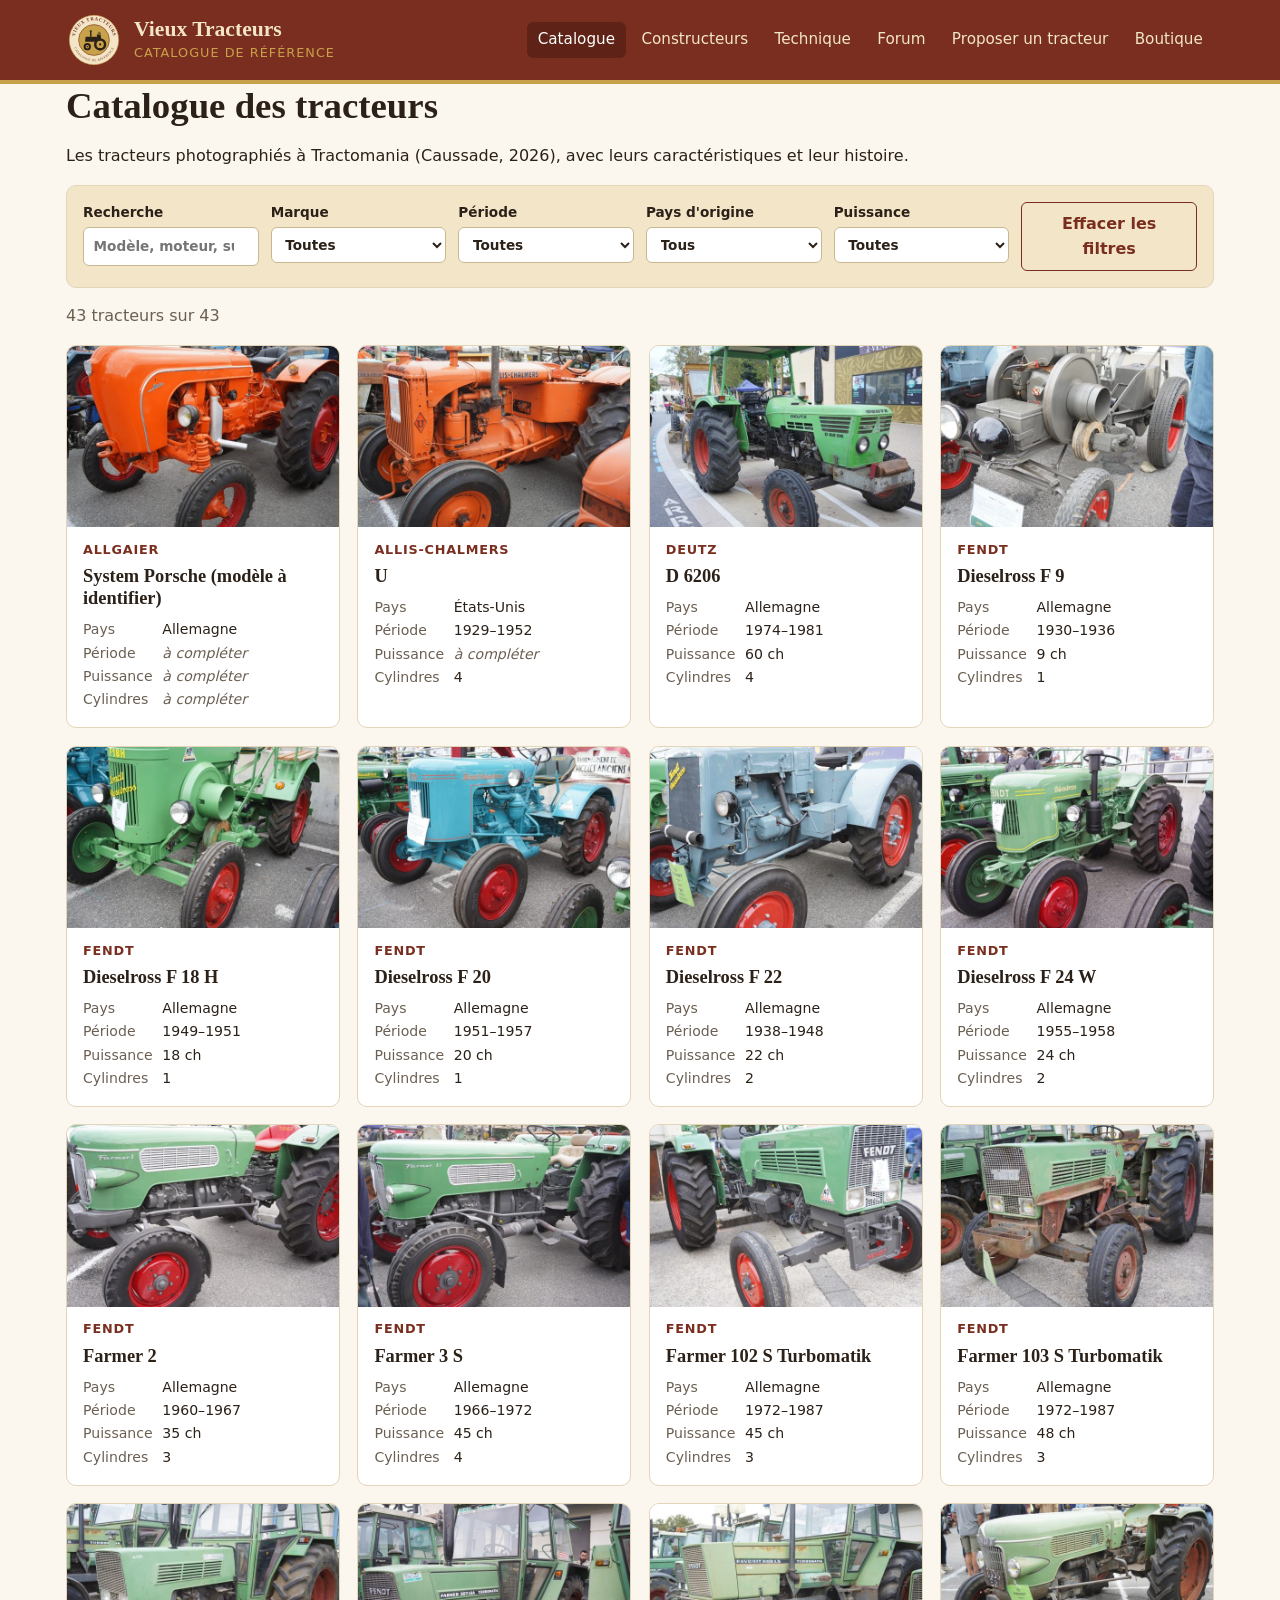
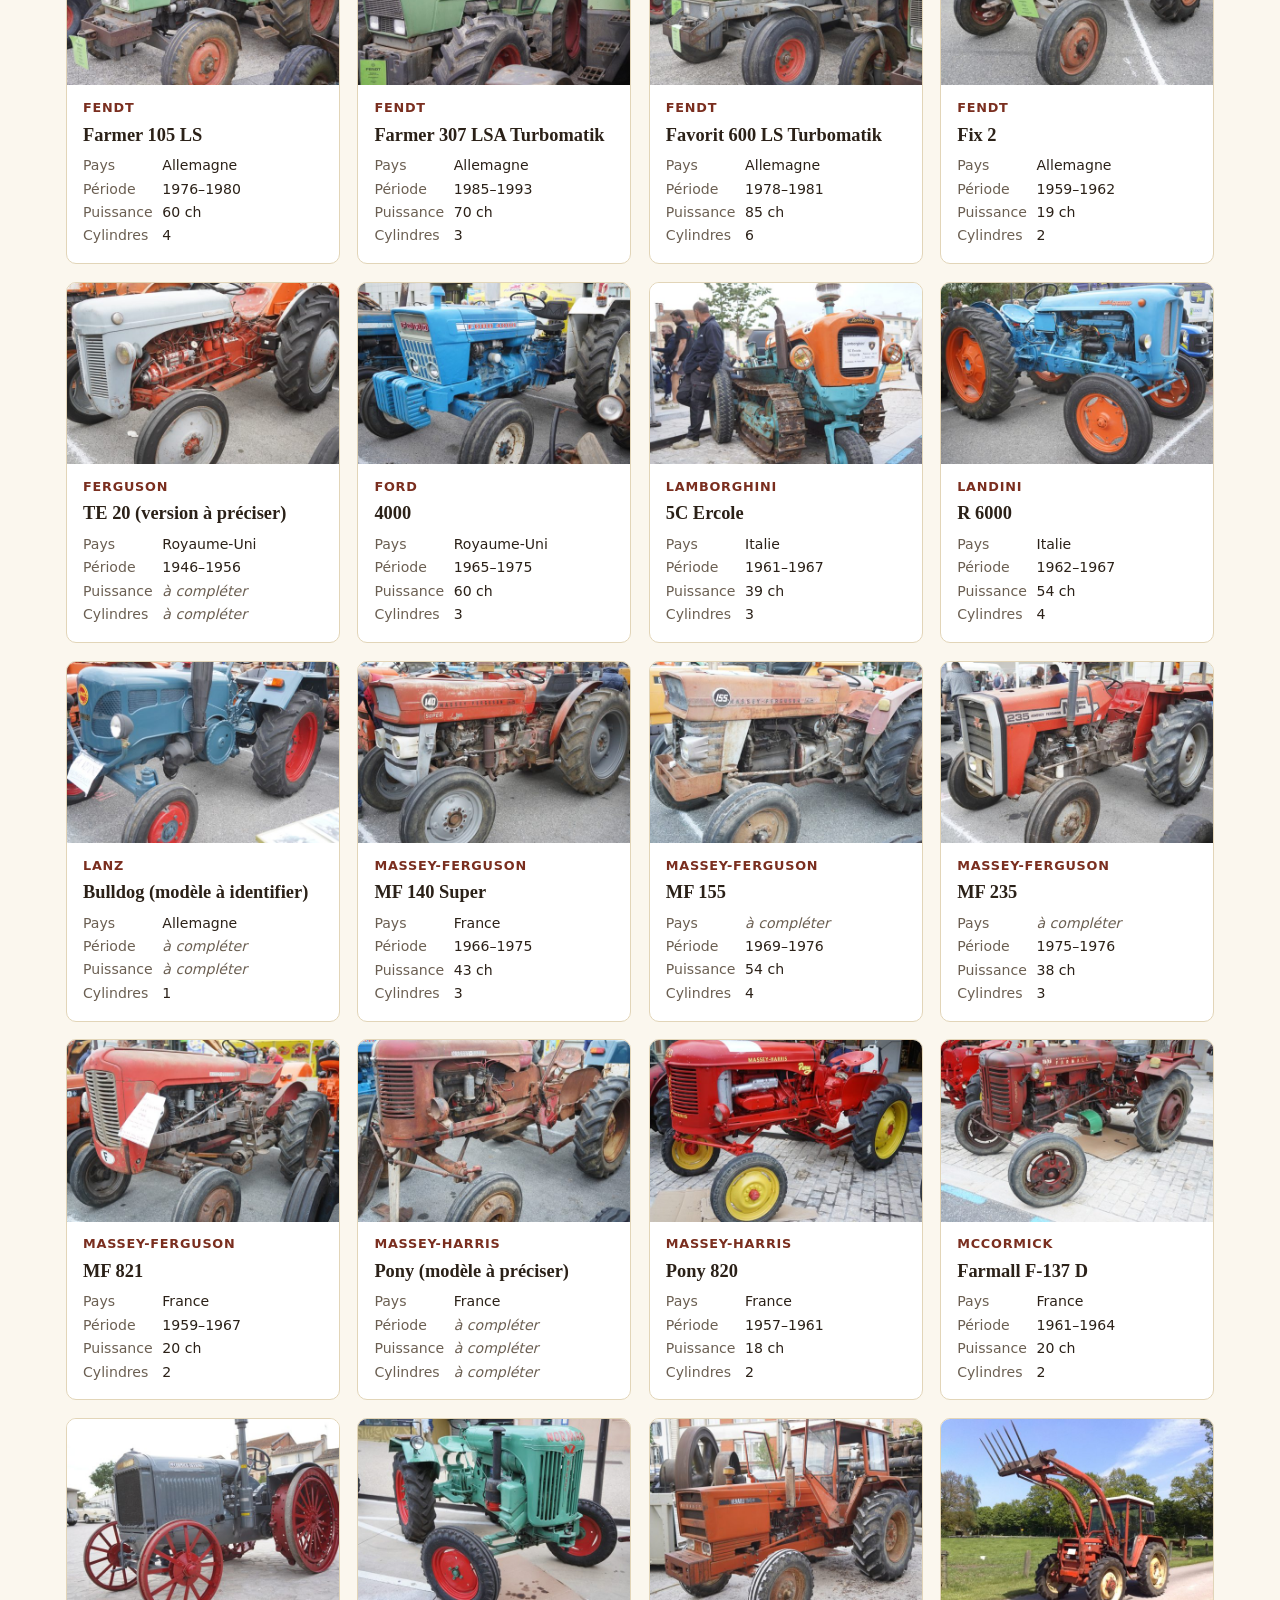
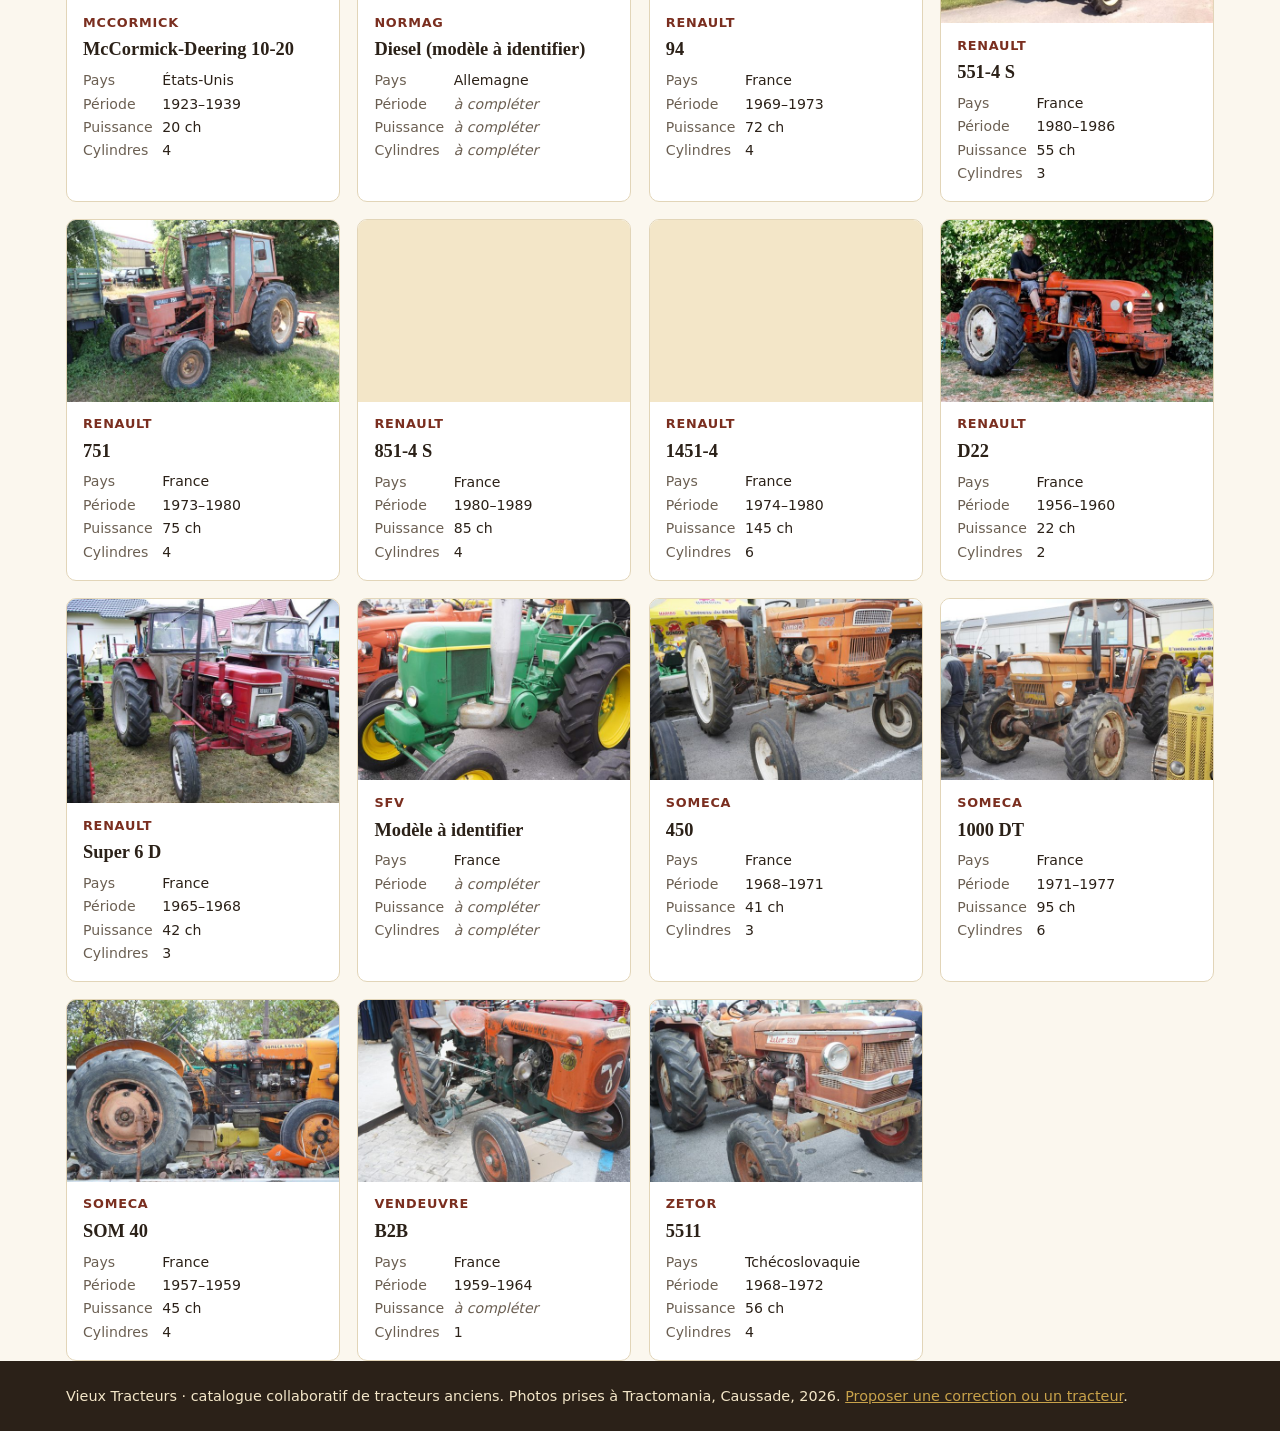
==== index.html @ 47f9be94 "Ajouter six fiches Renault détaillées (D22, Super 6 D, 551-4 S, 751, 851-4 S, 1451-4) Fiche techniqu" ====
<!doctype html>
<html lang="fr">
<head>
<meta charset="utf-8">
<meta name="viewport" content="width=device-width, initial-scale=1">
<title>Vieux Tracteurs · Catalogue de référence</title>
<meta name="description" content="Catalogue de référence des tracteurs anciens : fiches, photos, caractéristiques et histoire des constructeurs.">
<link rel="icon" href="assets/img/logo.svg" type="image/svg+xml">
<link rel="stylesheet" href="assets/css/style.css?v=5">
</head>
<body>
<header id="entete"></header>
<main class="conteneur">
<h1>Catalogue des tracteurs</h1>
<p>Les tracteurs photographiés à Tractomania (Caussade, 2026), avec leurs caractéristiques et leur histoire.</p>
<form class="filtres" onsubmit="return false" role="search">
  <label>Recherche<input id="f-q" type="search" placeholder="Modèle, moteur, surnom…"></label>
  <label>Marque<select id="f-marque"><option value="">Toutes</option></select></label>
  <label>Période<select id="f-decennie"><option value="">Toutes</option></select></label>
  <label>Pays d'origine<select id="f-pays"><option value="">Tous</option></select></label>
  <label>Puissance<select id="f-puissance"><option value="">Toutes</option></select></label>
  <div class="actions"><button type="button" class="bouton secondaire" id="f-effacer">Effacer les filtres</button></div>
</form>
<p class="compteur" id="compteur" aria-live="polite"></p>
<div class="grille" id="grille"></div>
</main>
<footer id="pied"></footer>
<script src="assets/js/config.js?v=5"></script>
<script src="data/constructeurs.js?v=5"></script>
<script src="data/tracteurs.js?v=5"></script>
<script src="assets/js/commun.js?v=5"></script>
<script src="assets/js/catalogue.js?v=5"></script>
</body>
</html>
---- assets/css/style.css ----
:root {
  --rouille: #7a2e1f;
  --rouille-fonce: #5e2216;
  --paille: #f3e6c8;
  --or: #c8a24a;
  --encre: #2b2118;
  --fond: #fbf7ee;
  --gris: #6b5f52;
  --bord: #e2d5b8;
  --rayon: 10px;
}

* { box-sizing: border-box; }

html { -webkit-text-size-adjust: 100%; }

body {
  margin: 0;
  background: var(--fond);
  color: var(--encre);
  font-family: system-ui, -apple-system, "Segoe UI", Roboto, sans-serif;
  line-height: 1.55;
  overflow-x: hidden;
}

h1, h2, h3, .marque-titre { font-family: Georgia, "Times New Roman", serif; line-height: 1.2; }
h1 { font-size: clamp(1.6rem, 4vw, 2.3rem); margin: 0 0 .5rem; }
h2 { font-size: 1.4rem; margin: 2rem 0 .75rem; color: var(--rouille); }
h3 { font-size: 1.1rem; margin: 1.25rem 0 .5rem; }

a { color: var(--rouille); }
a:hover { color: var(--rouille-fonce); }
img { max-width: 100%; height: auto; display: block; }

.conteneur { max-width: 1180px; margin: 0 auto; padding: 0 16px; }

/* En-tête */
.entete { background: var(--rouille); color: var(--paille); border-bottom: 4px solid var(--or); }
.entete .conteneur { display: flex; align-items: center; justify-content: space-between; gap: 1rem; flex-wrap: wrap; padding-top: .75rem; padding-bottom: .75rem; }
.logo { display: flex; align-items: center; gap: .75rem; color: var(--paille); text-decoration: none; }
.logo:hover { color: #fff; }
.logo img { width: 56px; height: 56px; }
.logo .marque-titre { font-size: 1.35rem; font-weight: bold; display: block; }
.logo small { display: block; font-size: .8rem; letter-spacing: .08em; text-transform: uppercase; color: var(--or); }
.nav { display: flex; flex-wrap: wrap; gap: .25rem; }
.nav a { color: var(--paille); text-decoration: none; padding: .4rem .7rem; border-radius: 6px; font-size: .95rem; }
.nav a:hover, .nav a[aria-current="page"] { background: var(--rouille-fonce); color: #fff; }

main { padding: 1.5rem 0 3rem; min-height: 60vh; }

/* Pied */
.pied { background: var(--encre); color: var(--paille); padding: 1.5rem 0; font-size: .9rem; }
.pied a { color: var(--or); }

/* Filtres */
.filtres { background: var(--paille); border: 1px solid var(--bord); border-radius: var(--rayon); padding: 1rem; display: grid; grid-template-columns: repeat(auto-fit, minmax(170px, 1fr)); gap: .75rem; margin-bottom: 1rem; }
.filtres label { display: flex; flex-direction: column; font-size: .85rem; font-weight: 600; gap: .25rem; min-width: 0; }
input, select, textarea { font: inherit; padding: .5rem .6rem; border: 1px solid #c9b791; border-radius: 6px; background: #fff; color: var(--encre); width: 100%; min-width: 0; }
input:focus, select:focus, textarea:focus { outline: 2px solid var(--or); outline-offset: 1px; }
.bouton { display: inline-block; font: inherit; font-weight: 600; background: var(--rouille); color: var(--paille); border: 0; border-radius: 6px; padding: .55rem 1rem; cursor: pointer; text-decoration: none; }
.bouton:hover { background: var(--rouille-fonce); color: #fff; }
.bouton.secondaire { background: transparent; color: var(--rouille); border: 1px solid var(--rouille); }
.bouton.secondaire:hover { background: var(--rouille); color: var(--paille); }
.filtres .actions { display: flex; align-items: flex-end; }

.compteur { color: var(--gris); margin: 0 0 1rem; }

/* Cartes */
.grille { display: grid; grid-template-columns: repeat(auto-fill, minmax(250px, 1fr)); gap: 1.1rem; }
.carte { background: #fff; border: 1px solid var(--bord); border-radius: var(--rayon); overflow: hidden; display: flex; flex-direction: column; text-decoration: none; color: inherit; transition: transform .15s, box-shadow .15s; }
.carte:hover { transform: translateY(-2px); box-shadow: 0 6px 18px rgba(43, 33, 24, .12); color: inherit; }
.carte .vignette { aspect-ratio: 3 / 2; background: var(--paille); position: relative; }
.carte .vignette img { width: 100%; height: 100%; object-fit: cover; }
.carte .corps { padding: .8rem 1rem 1rem; display: flex; flex-direction: column; gap: .35rem; }
.carte .marque { font-size: .8rem; text-transform: uppercase; letter-spacing: .06em; color: var(--rouille); font-weight: 700; }
.carte h3 { margin: 0; font-size: 1.15rem; font-family: Georgia, serif; }
.carte dl { display: grid; grid-template-columns: auto 1fr; gap: .1rem .6rem; margin: .25rem 0 0; font-size: .88rem; }
.carte dt { color: var(--gris); }
.carte dd { margin: 0; }
.badge { display: inline-block; background: var(--or); color: var(--encre); font-size: .75rem; font-weight: 700; padding: .15rem .5rem; border-radius: 999px; }
.carte .badge { position: absolute; top: .5rem; left: .5rem; }

.vide { text-align: center; padding: 2rem; background: var(--paille); border-radius: var(--rayon); }

/* Fiche */
.fil { font-size: .9rem; margin-bottom: 1rem; }
.fiche-entete { display: flex; flex-wrap: wrap; align-items: baseline; gap: .5rem 1rem; }
.surnom { font-style: italic; color: var(--gris); }
.encart { background: #fff4d6; border: 1px solid var(--or); border-left: 6px solid var(--or); border-radius: var(--rayon); padding: .8rem 1rem; margin: 1rem 0; }
.galerie .principale { border-radius: var(--rayon); overflow: hidden; background: var(--paille); }
.galerie .principale img { width: 100%; max-height: 560px; object-fit: contain; background: #e9dfc8; }
.galerie .miniatures { display: flex; gap: .5rem; flex-wrap: wrap; margin-top: .5rem; }
.galerie .miniatures button { padding: 0; border: 2px solid transparent; border-radius: 6px; overflow: hidden; cursor: pointer; background: none; width: 96px; }
.galerie .miniatures button[aria-current="true"] { border-color: var(--rouille); }
.galerie .miniatures img { width: 96px; height: 64px; object-fit: cover; }
.fiche-grille { display: grid; grid-template-columns: minmax(0, 3fr) minmax(0, 2fr); gap: 2rem; margin-top: 1.5rem; }
.caracs { width: 100%; border-collapse: collapse; background: #fff; border: 1px solid var(--bord); border-radius: var(--rayon); overflow: hidden; }
.caracs th, .caracs td { text-align: left; padding: .5rem .75rem; border-bottom: 1px solid var(--bord); vertical-align: top; }
.caracs th { width: 42%; background: var(--paille); font-weight: 600; }
.caracs tr:last-child th, .caracs tr:last-child td { border-bottom: 0; }
.a-completer { color: var(--gris); font-style: italic; }
.qualites-defauts { display: grid; grid-template-columns: 1fr 1fr; gap: 1rem; }
.qualites-defauts ul { padding-left: 1.2rem; margin: .25rem 0; }

/* Constructeurs */
.constructeur { background: #fff; border: 1px solid var(--bord); border-radius: var(--rayon); padding: 1rem 1.25rem; margin-bottom: 1rem; scroll-margin-top: 1rem; }
.constructeur h2 { margin-top: 0; }
.meta { color: var(--gris); font-size: .9rem; margin: -.4rem 0 .6rem; }
.liens-modeles { display: flex; flex-wrap: wrap; gap: .4rem; padding: 0; list-style: none; }
.liens-modeles a { display: inline-block; background: var(--paille); padding: .2rem .6rem; border-radius: 999px; text-decoration: none; font-size: .9rem; }
.sommaire { display: flex; flex-wrap: wrap; gap: .4rem; margin-bottom: 1.5rem; }
.sommaire a { font-size: .9rem; }

/* Formulaire */
.formulaire { display: grid; grid-template-columns: 1fr 1fr; gap: 1rem; background: #fff; border: 1px solid var(--bord); border-radius: var(--rayon); padding: 1.25rem; }
.formulaire label { display: flex; flex-direction: column; gap: .3rem; font-weight: 600; font-size: .92rem; min-width: 0; }
.formulaire .large { grid-column: 1 / -1; }
.aide { color: var(--gris); font-size: .9rem; }

.commentaires { margin-top: 2.5rem; }
.boutique { text-align: center; padding: 3rem 1rem; background: var(--paille); border-radius: var(--rayon); }
.boutique img { width: 140px; margin: 0 auto 1rem; }

@media (max-width: 760px) {
  .fiche-grille, .qualites-defauts, .formulaire { grid-template-columns: 1fr; }
  .entete .conteneur { justify-content: center; }
  .nav { justify-content: center; }
  .logo img { width: 48px; height: 48px; }
}

.sources ul { padding-left: 1.2rem; font-size: .9rem; }
.sources li { overflow-wrap: anywhere; margin-bottom: .2rem; }

.saviez { background: var(--paille); border-left: 6px solid var(--rouille); border-radius: var(--rayon); padding: .9rem 1.1rem; margin: 1rem 0 0; }
.saviez h3 { margin: 0 0 .4rem; color: var(--rouille); font-family: Georgia, serif; }
.saviez p { margin: .4rem 0 0; }

/* Pages techniques */
.technique { max-width: 820px; }
.technique h2 { scroll-margin-top: 1rem; }
.technique .chapo { font-size: 1.08rem; }
.sous-nav { display: flex; flex-wrap: wrap; gap: .5rem; margin: 1rem 0 1.5rem; }
.sous-nav a { background: var(--paille); border: 1px solid var(--bord); border-radius: 999px; padding: .3rem .8rem; text-decoration: none; font-size: .92rem; }
.sous-nav a[aria-current="page"] { background: var(--rouille); color: var(--paille); border-color: var(--rouille); }
.schema { margin: 1.25rem 0; background: #fff; border: 1px solid var(--bord); border-radius: var(--rayon); padding: .75rem; }
.schema svg { width: 100%; height: auto; display: block; }
.schema figcaption { font-size: .9rem; color: var(--gris); margin-top: .5rem; }
.schema text { font-family: system-ui, sans-serif; }
.encadre { background: var(--paille); border-left: 6px solid var(--or); border-radius: var(--rayon); padding: .8rem 1.1rem; margin: 1rem 0; }
.encadre p:first-child { margin-top: 0; }
.encadre p:last-child { margin-bottom: 0; }
.chronologie { list-style: none; padding: 0; border-left: 3px solid var(--or); margin: 1rem 0 1rem .4rem; }
.chronologie li { padding: 0 0 .8rem 1rem; position: relative; }
.chronologie li::before { content: ""; position: absolute; left: -.5rem; top: .45rem; width: .7rem; height: .7rem; border-radius: 50%; background: var(--rouille); }
.chronologie strong { color: var(--rouille); }

.credit { font-size: .8rem; color: var(--gris); margin: .35rem 0 0; }
.credit:empty { display: none; }
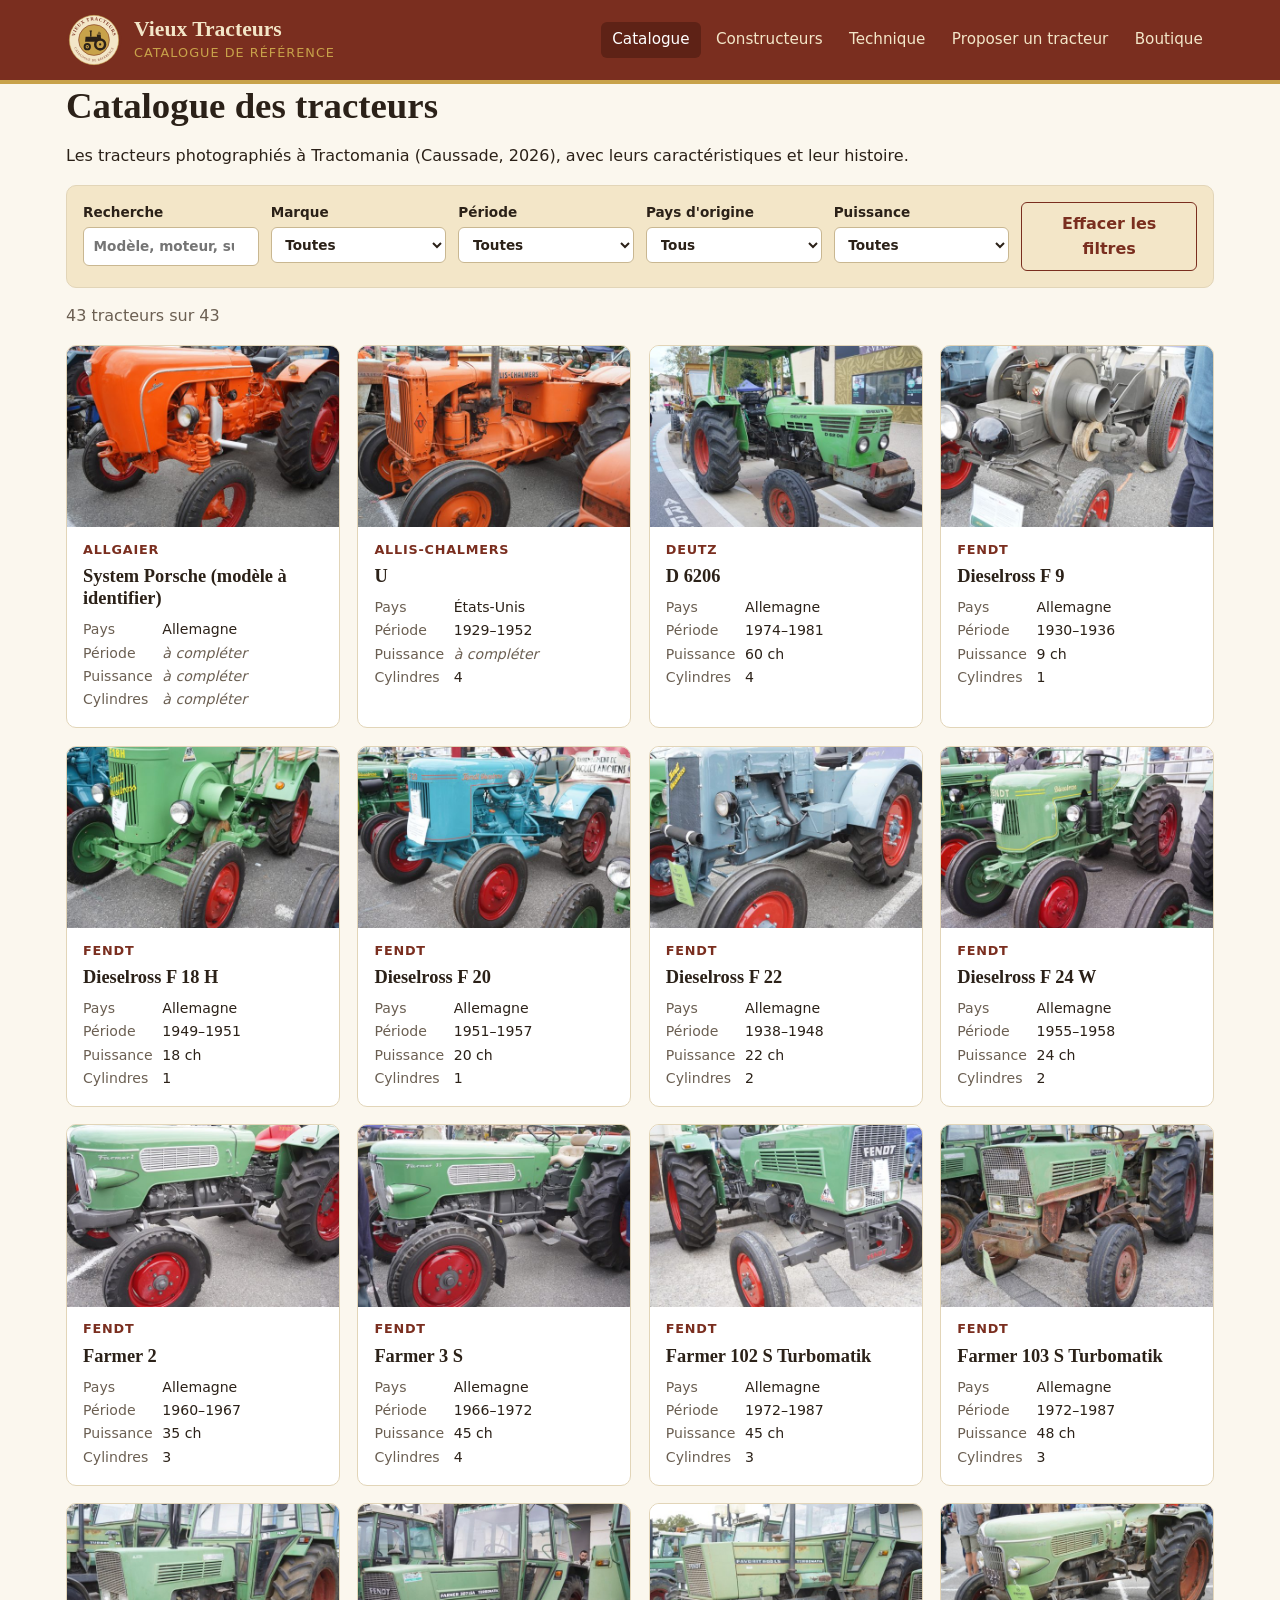
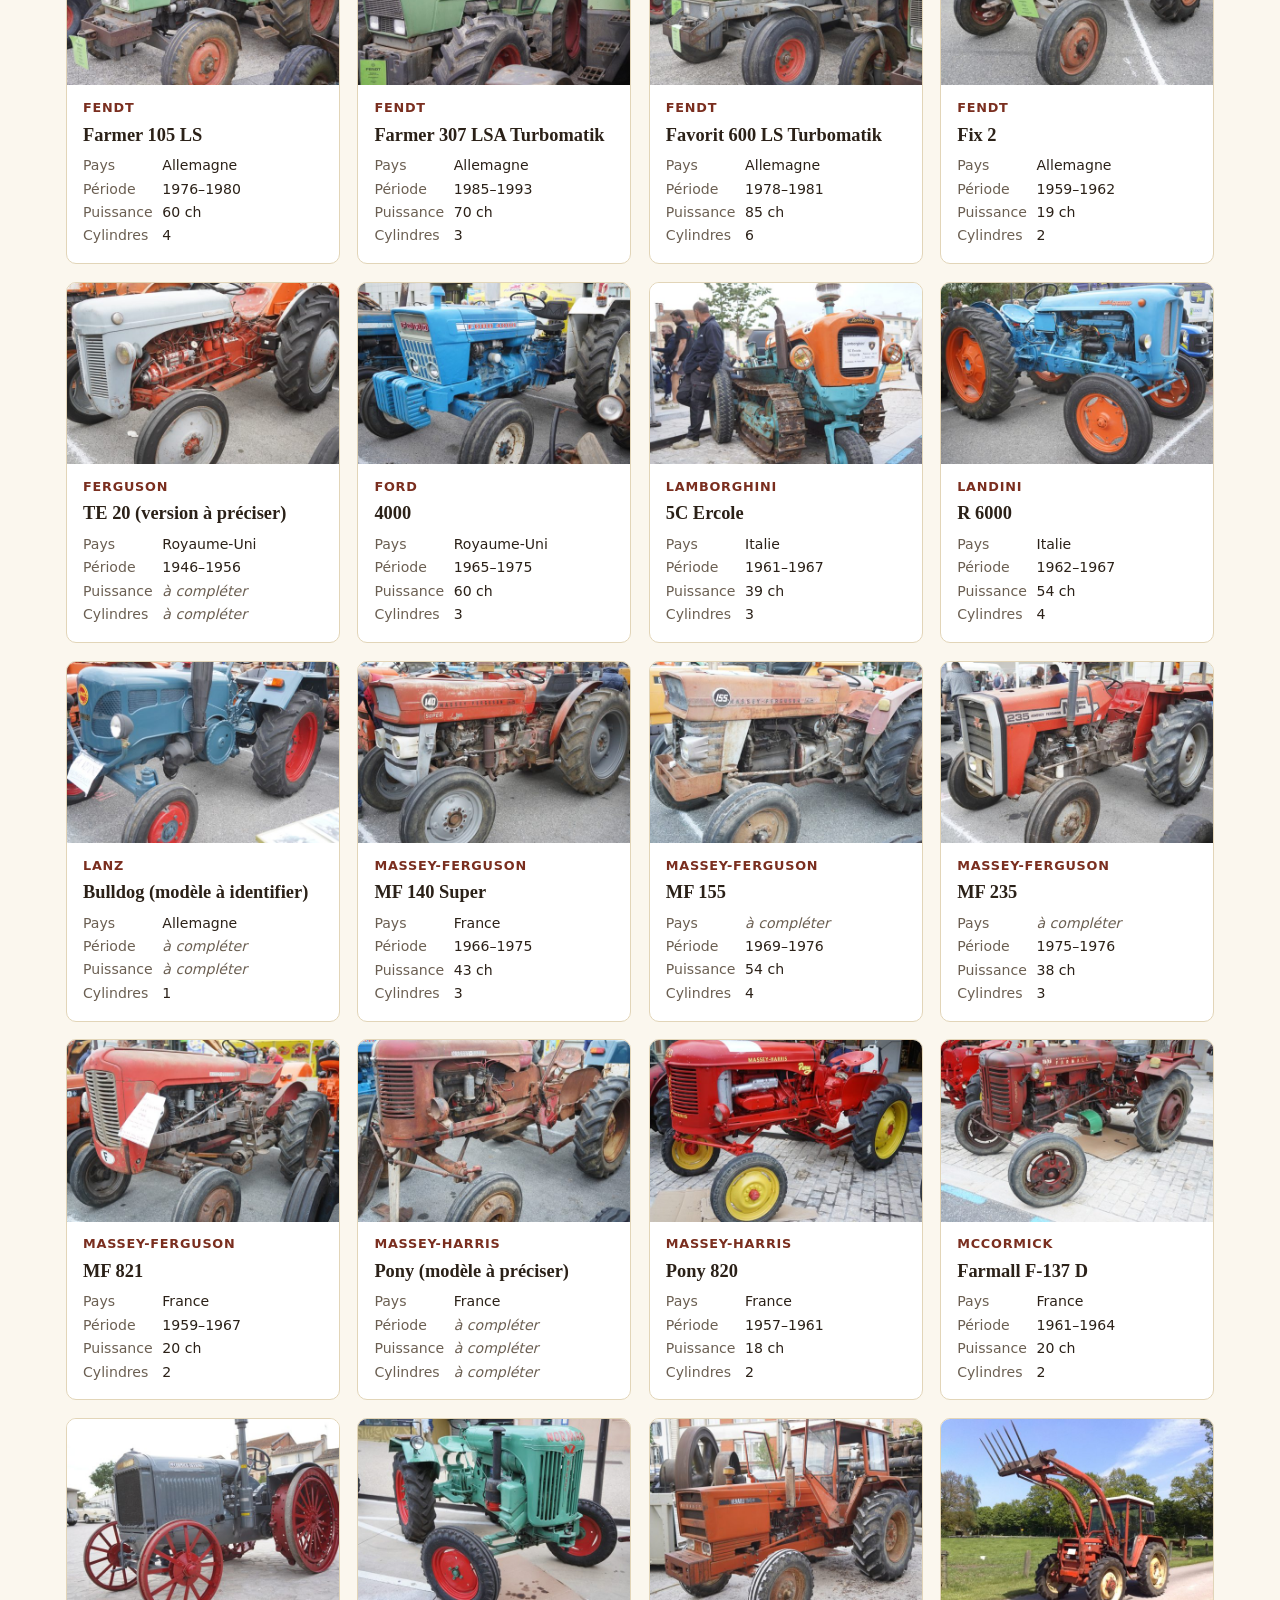
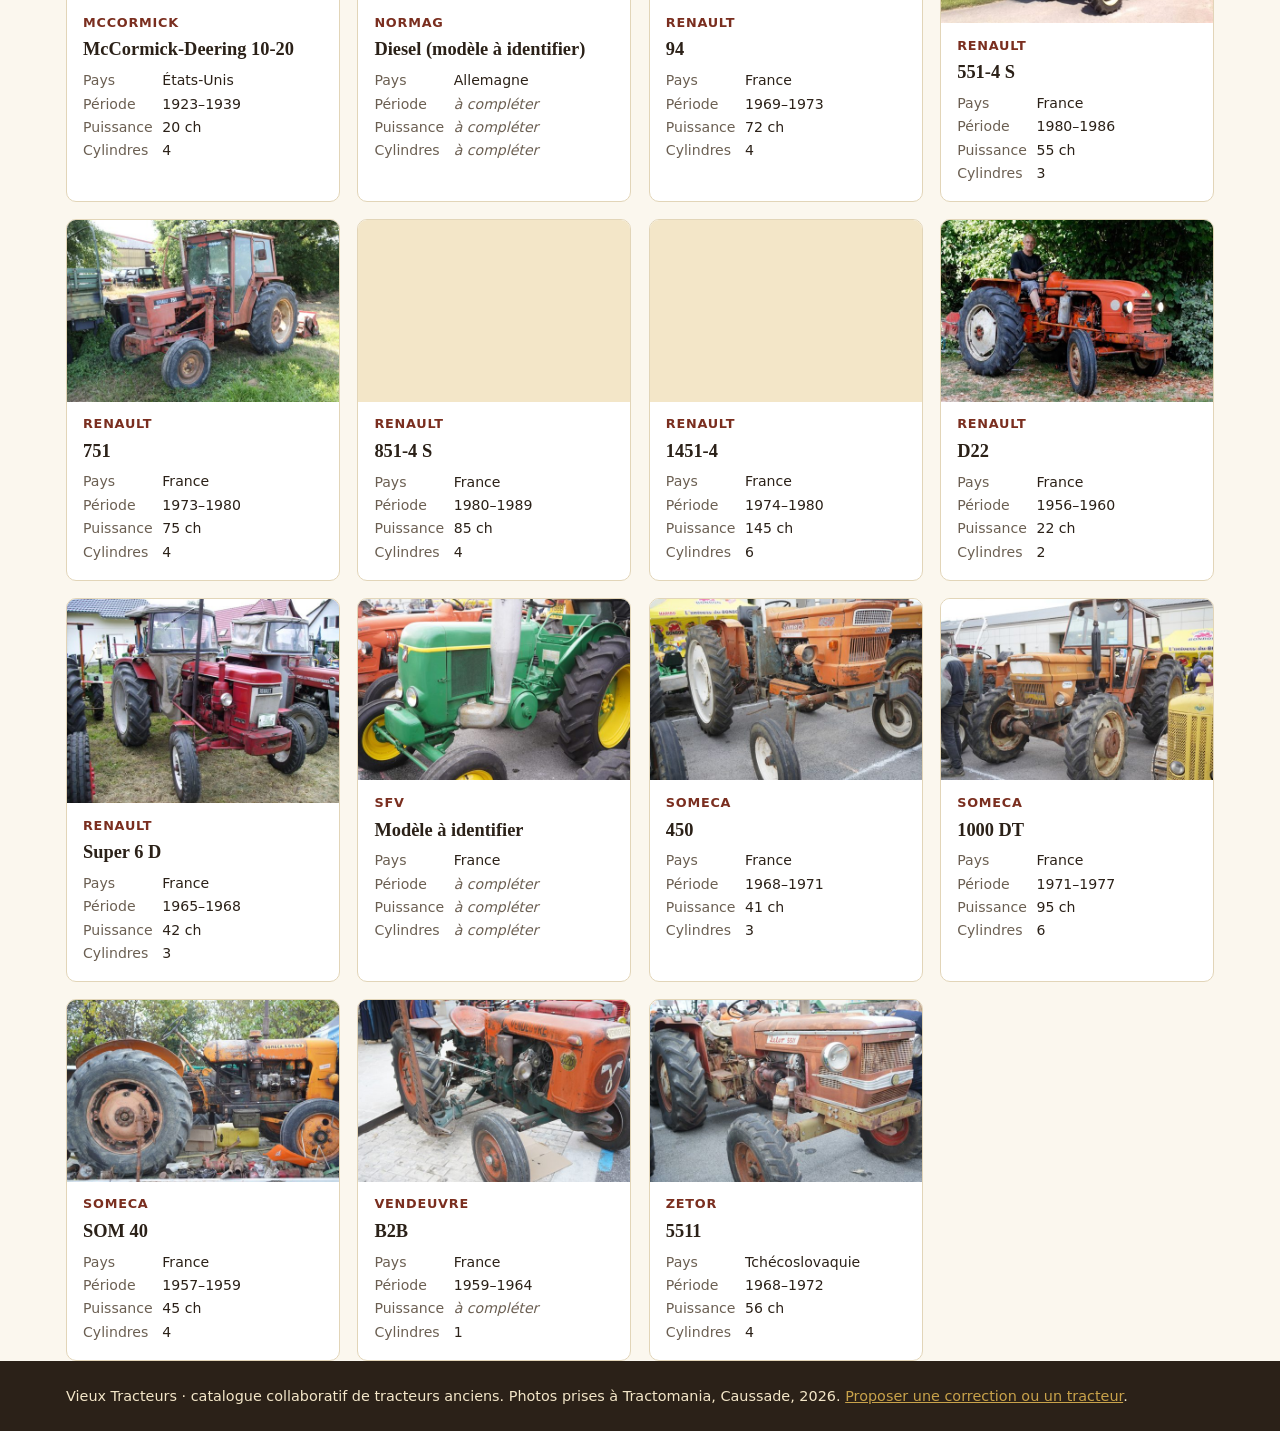
==== commit 8e33fd81: "Retirer les commentaires et le forum : site 100 % statique Supprime Giscus des fiches, la page forum" ====
--- a/index.html
+++ b/index.html
@@ -6,7 +6,7 @@
 <title>Vieux Tracteurs · Catalogue de référence</title>
 <meta name="description" content="Catalogue de référence des tracteurs anciens : fiches, photos, caractéristiques et histoire des constructeurs.">
 <link rel="icon" href="assets/img/logo.svg" type="image/svg+xml">
-<link rel="stylesheet" href="assets/css/style.css?v=5">
+<link rel="stylesheet" href="assets/css/style.css?v=6">
 </head>
 <body>
 <header id="entete"></header>
@@ -25,10 +25,10 @@
 <div class="grille" id="grille"></div>
 </main>
 <footer id="pied"></footer>
-<script src="assets/js/config.js?v=5"></script>
-<script src="data/constructeurs.js?v=5"></script>
-<script src="data/tracteurs.js?v=5"></script>
-<script src="assets/js/commun.js?v=5"></script>
-<script src="assets/js/catalogue.js?v=5"></script>
+<script src="assets/js/config.js?v=6"></script>
+<script src="data/constructeurs.js?v=6"></script>
+<script src="data/tracteurs.js?v=6"></script>
+<script src="assets/js/commun.js?v=6"></script>
+<script src="assets/js/catalogue.js?v=6"></script>
 </body>
 </html>
--- a/assets/css/style.css
+++ b/assets/css/style.css
@@ -117,7 +117,6 @@
 .formulaire .large { grid-column: 1 / -1; }
 .aide { color: var(--gris); font-size: .9rem; }
 
-.commentaires { margin-top: 2.5rem; }
 .boutique { text-align: center; padding: 3rem 1rem; background: var(--paille); border-radius: var(--rayon); }
 .boutique img { width: 140px; margin: 0 auto 1rem; }
 
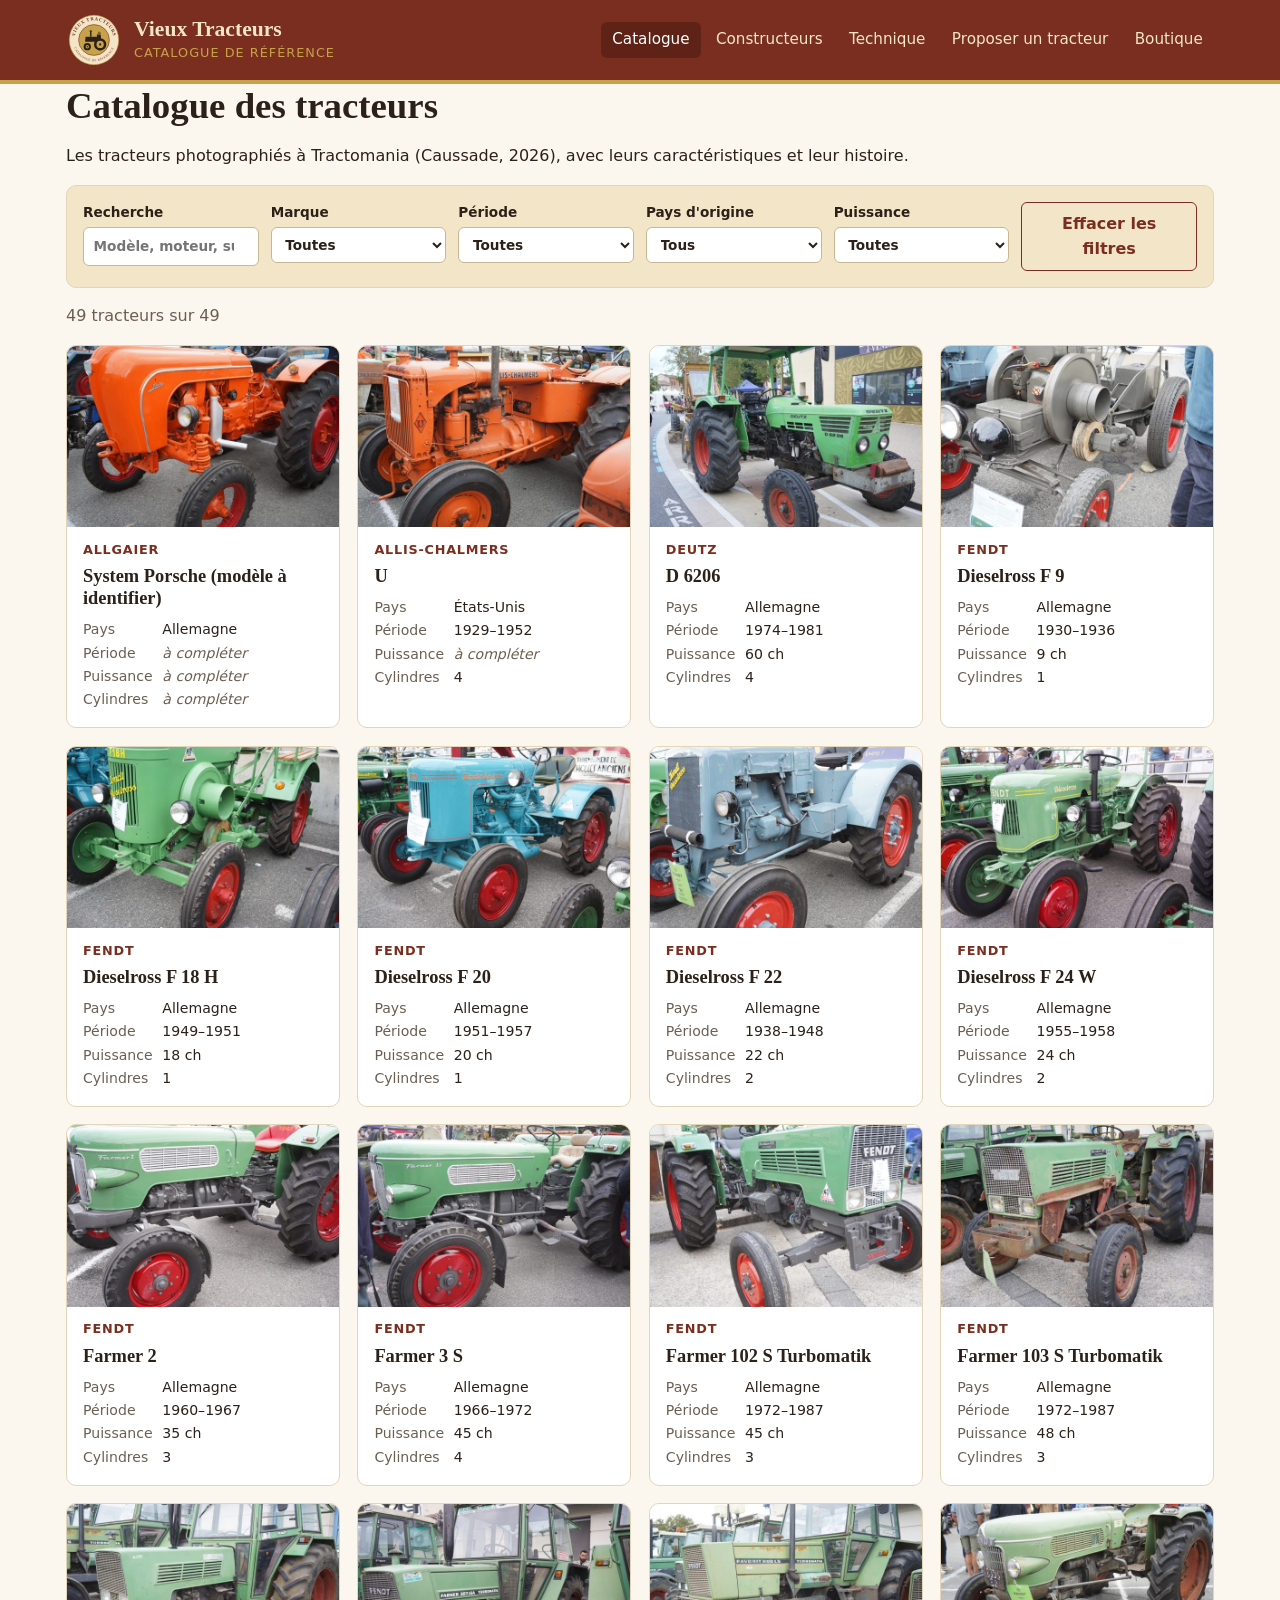
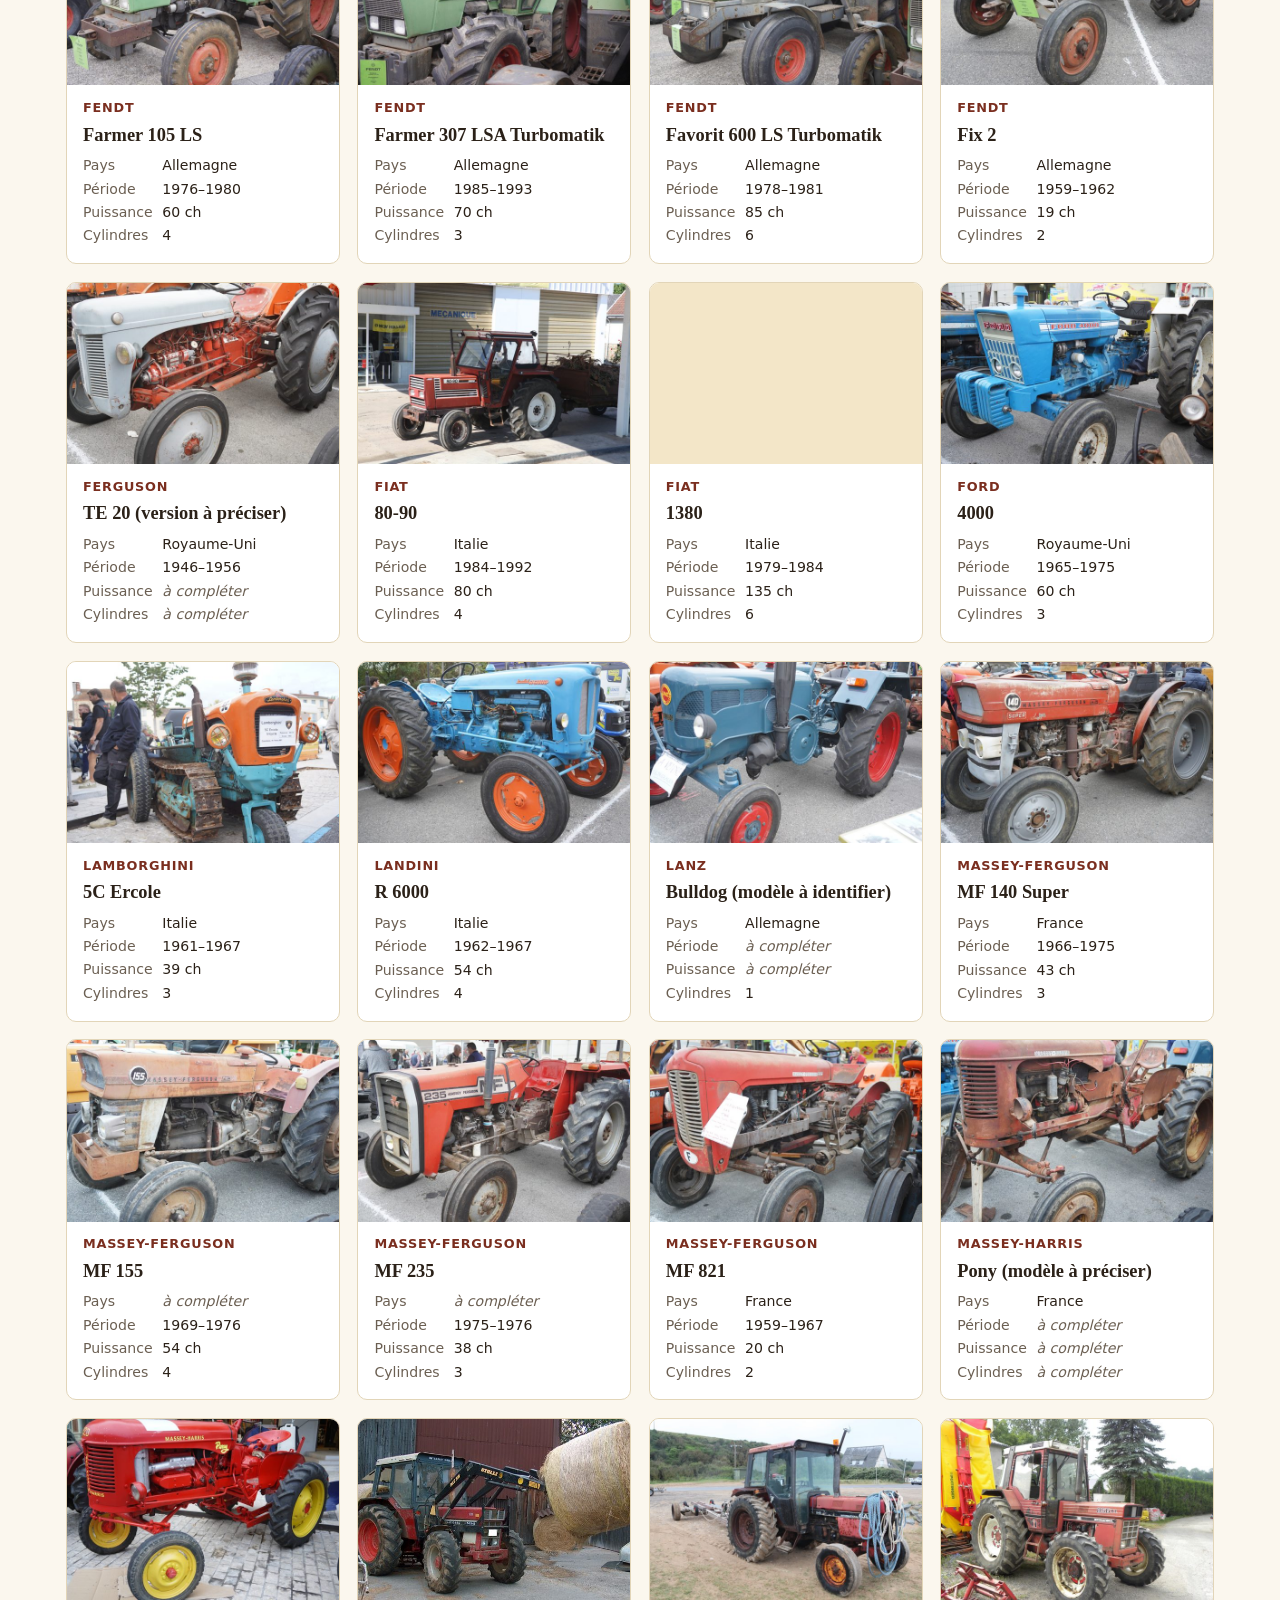
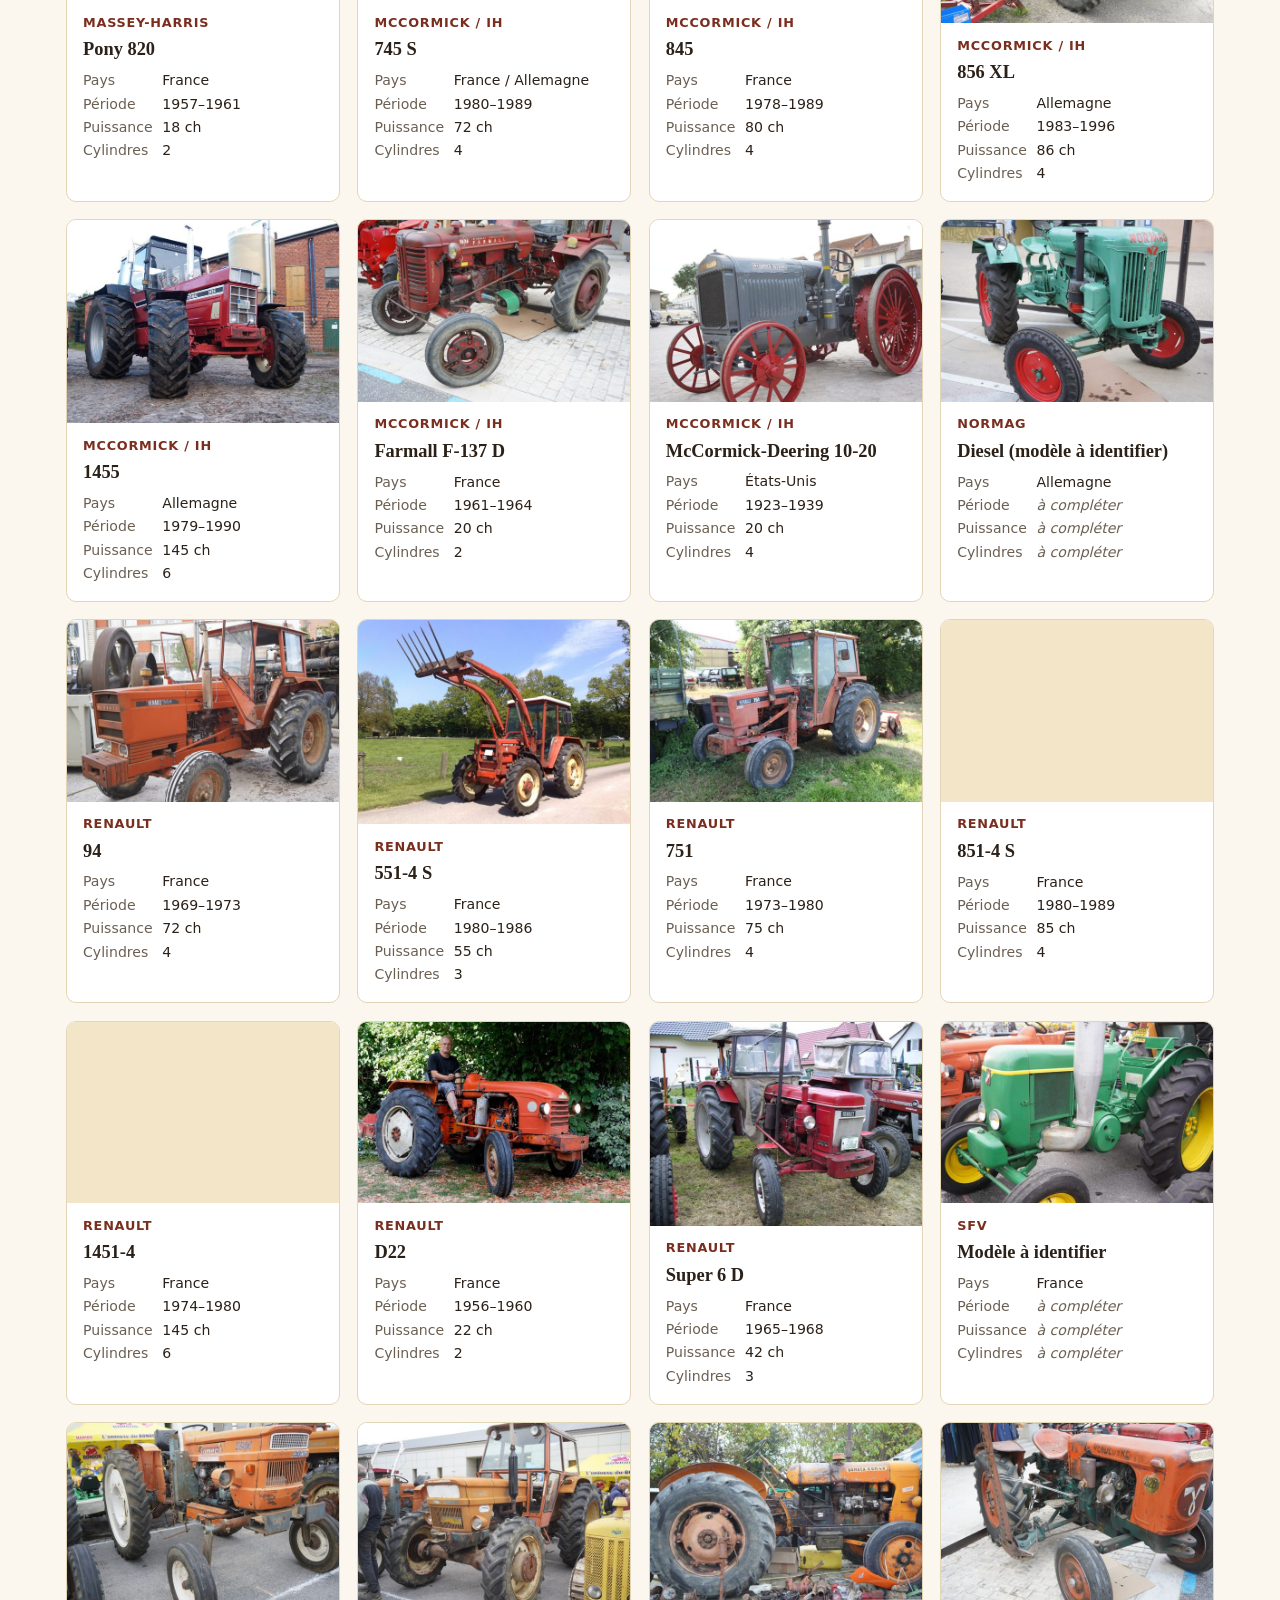
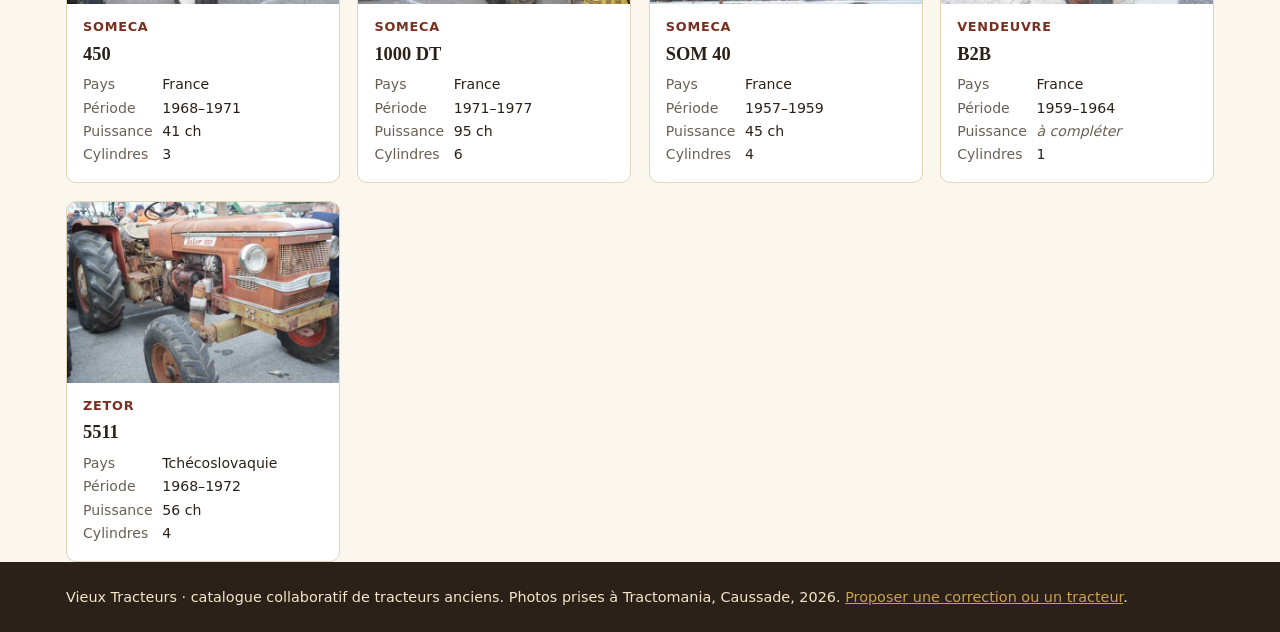
==== commit 530b1426: "Ajouter les fiches IH 745 S, 845, 856 XL, 1455 et Fiat 80-90, 1380 Constructeur International Harves" ====
--- a/index.html
+++ b/index.html
@@ -6,7 +6,7 @@
 <title>Vieux Tracteurs · Catalogue de référence</title>
 <meta name="description" content="Catalogue de référence des tracteurs anciens : fiches, photos, caractéristiques et histoire des constructeurs.">
 <link rel="icon" href="assets/img/logo.svg" type="image/svg+xml">
-<link rel="stylesheet" href="assets/css/style.css?v=6">
+<link rel="stylesheet" href="assets/css/style.css?v=7">
 </head>
 <body>
 <header id="entete"></header>
@@ -25,10 +25,10 @@
 <div class="grille" id="grille"></div>
 </main>
 <footer id="pied"></footer>
-<script src="assets/js/config.js?v=6"></script>
-<script src="data/constructeurs.js?v=6"></script>
-<script src="data/tracteurs.js?v=6"></script>
-<script src="assets/js/commun.js?v=6"></script>
-<script src="assets/js/catalogue.js?v=6"></script>
+<script src="assets/js/config.js?v=7"></script>
+<script src="data/constructeurs.js?v=7"></script>
+<script src="data/tracteurs.js?v=7"></script>
+<script src="assets/js/commun.js?v=7"></script>
+<script src="assets/js/catalogue.js?v=7"></script>
 </body>
 </html>
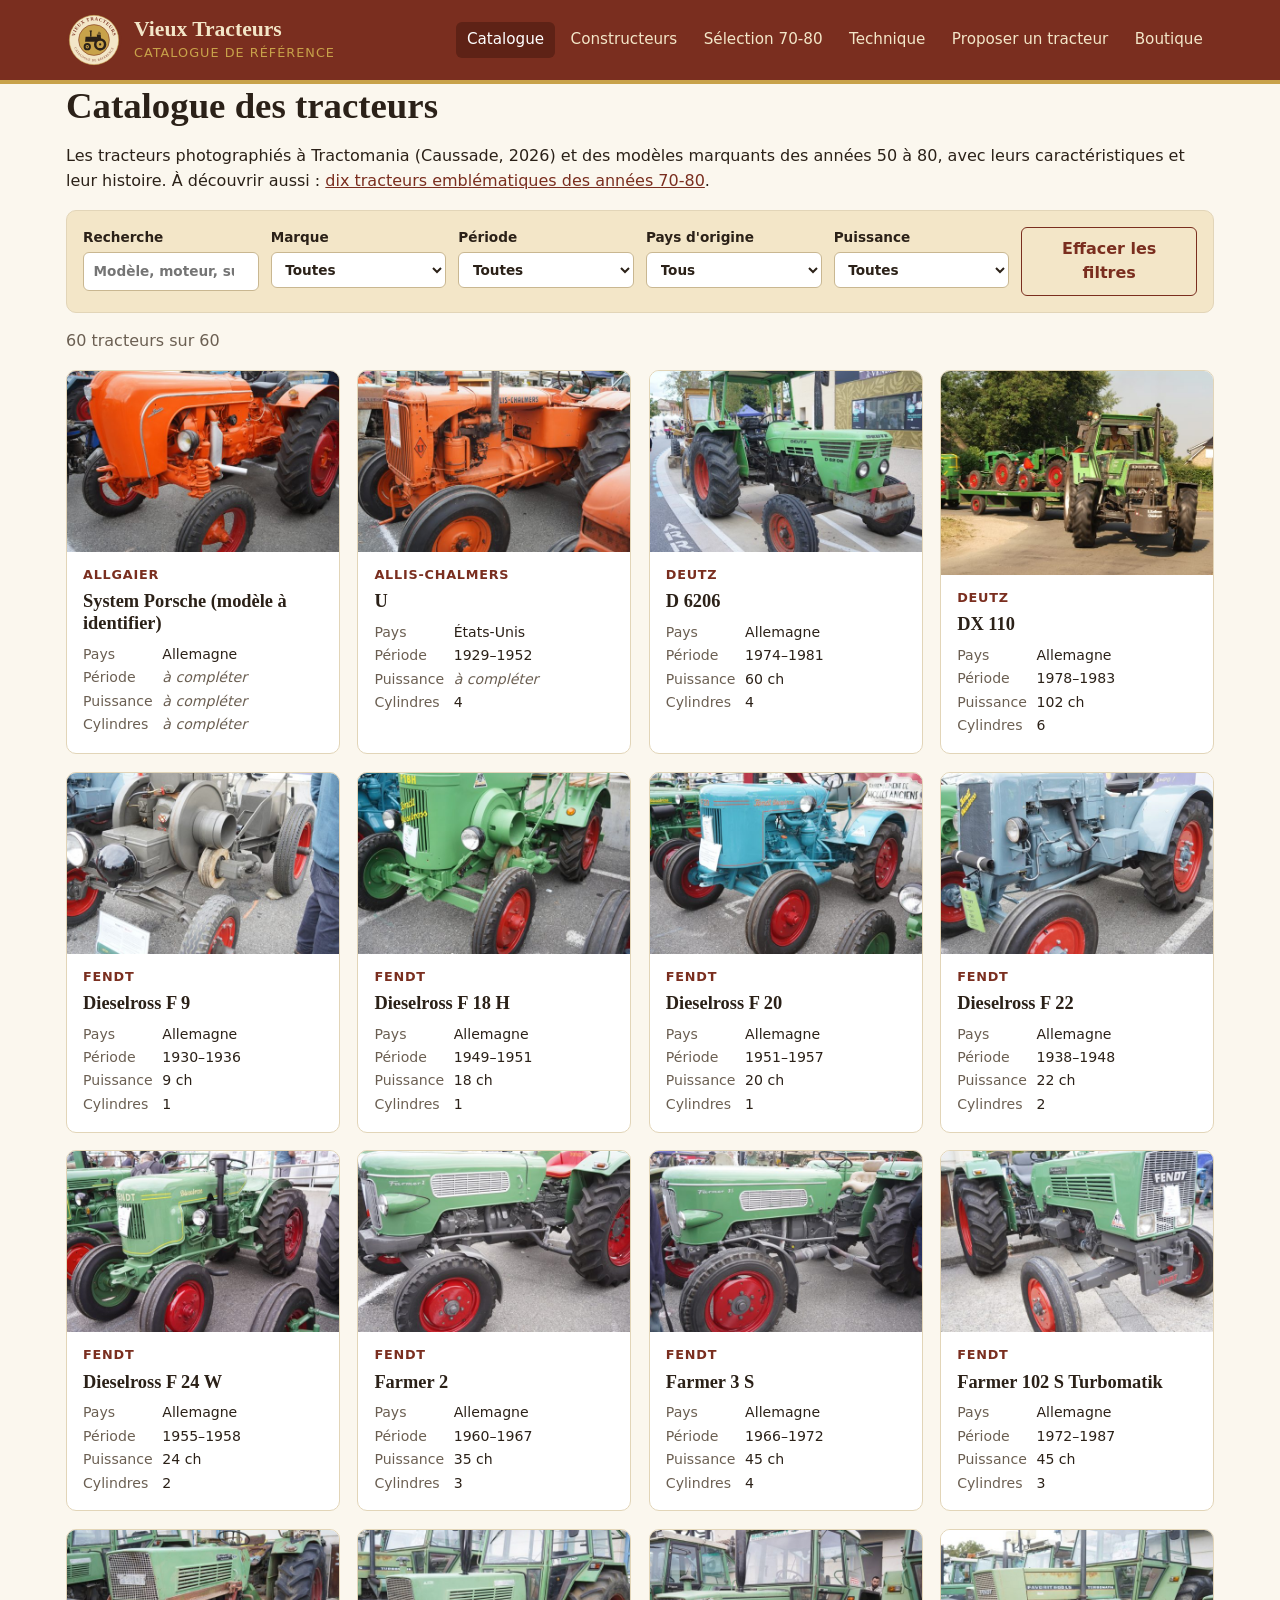
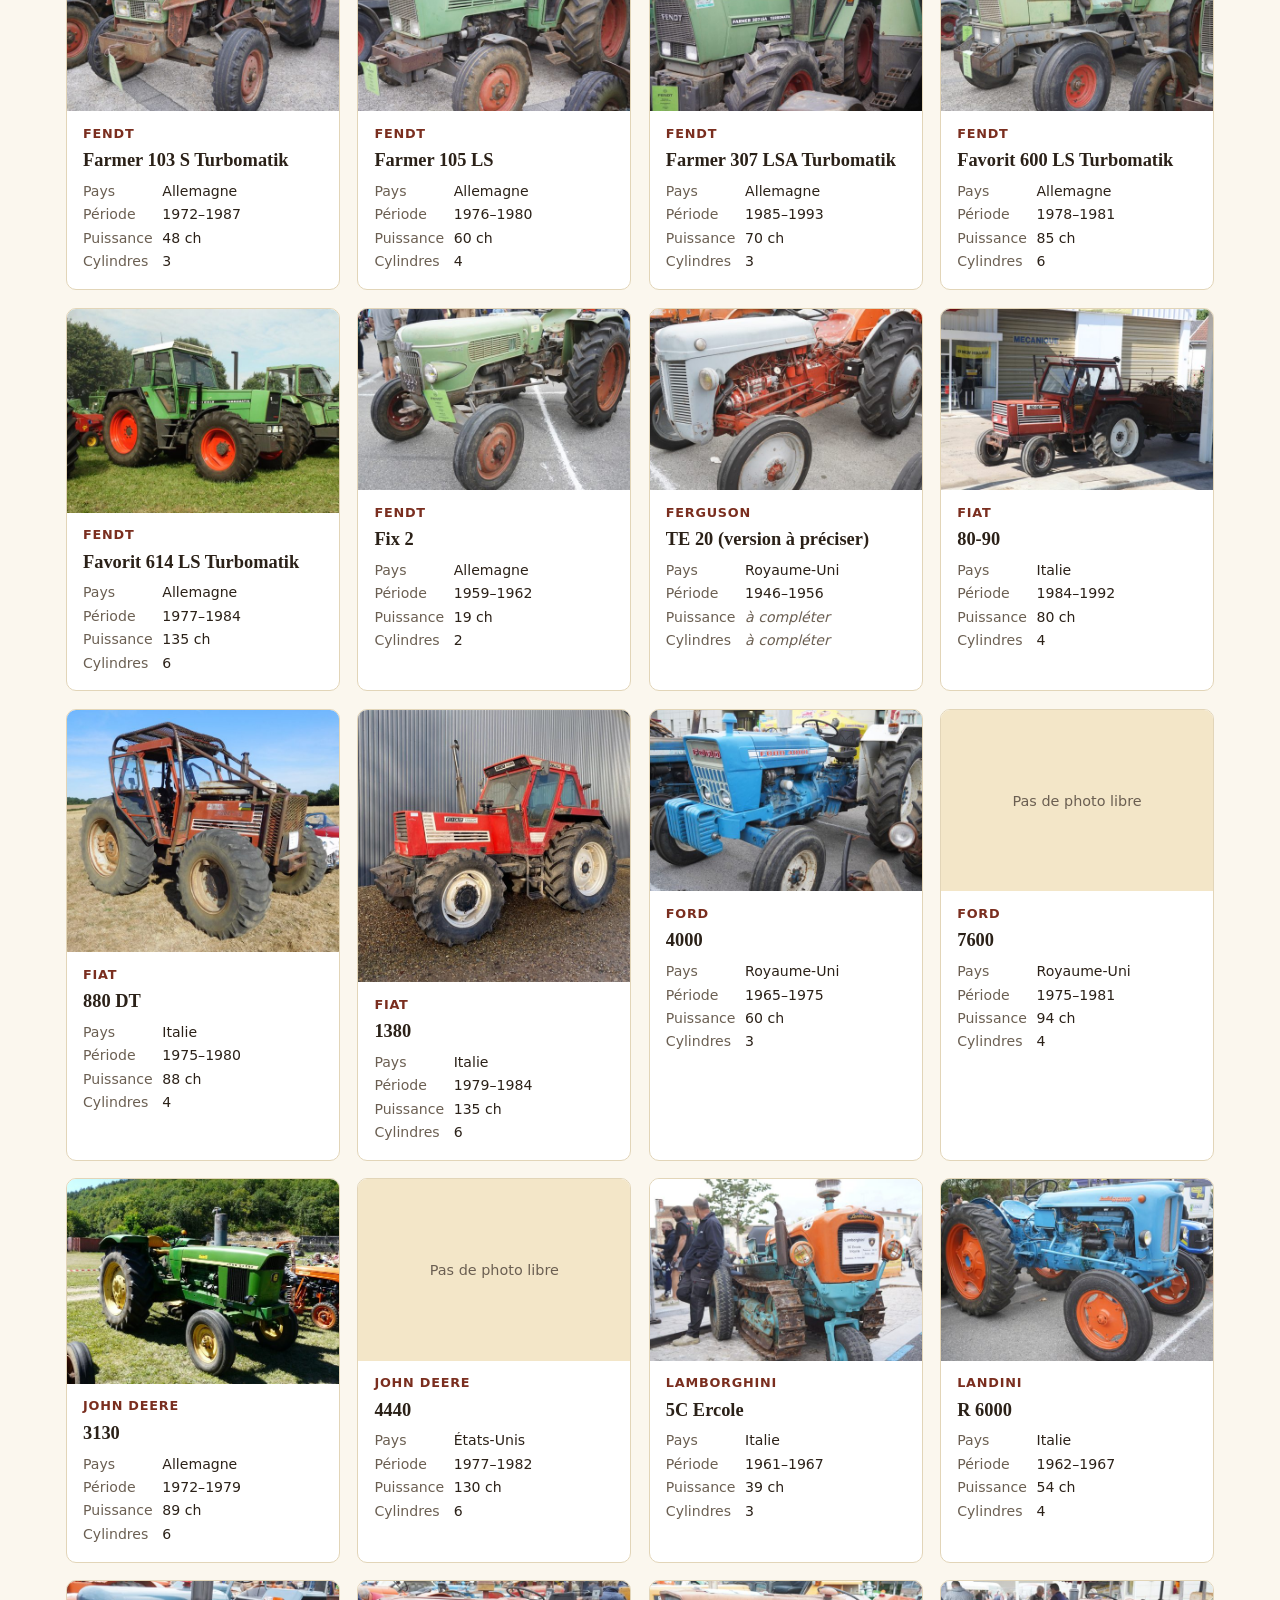
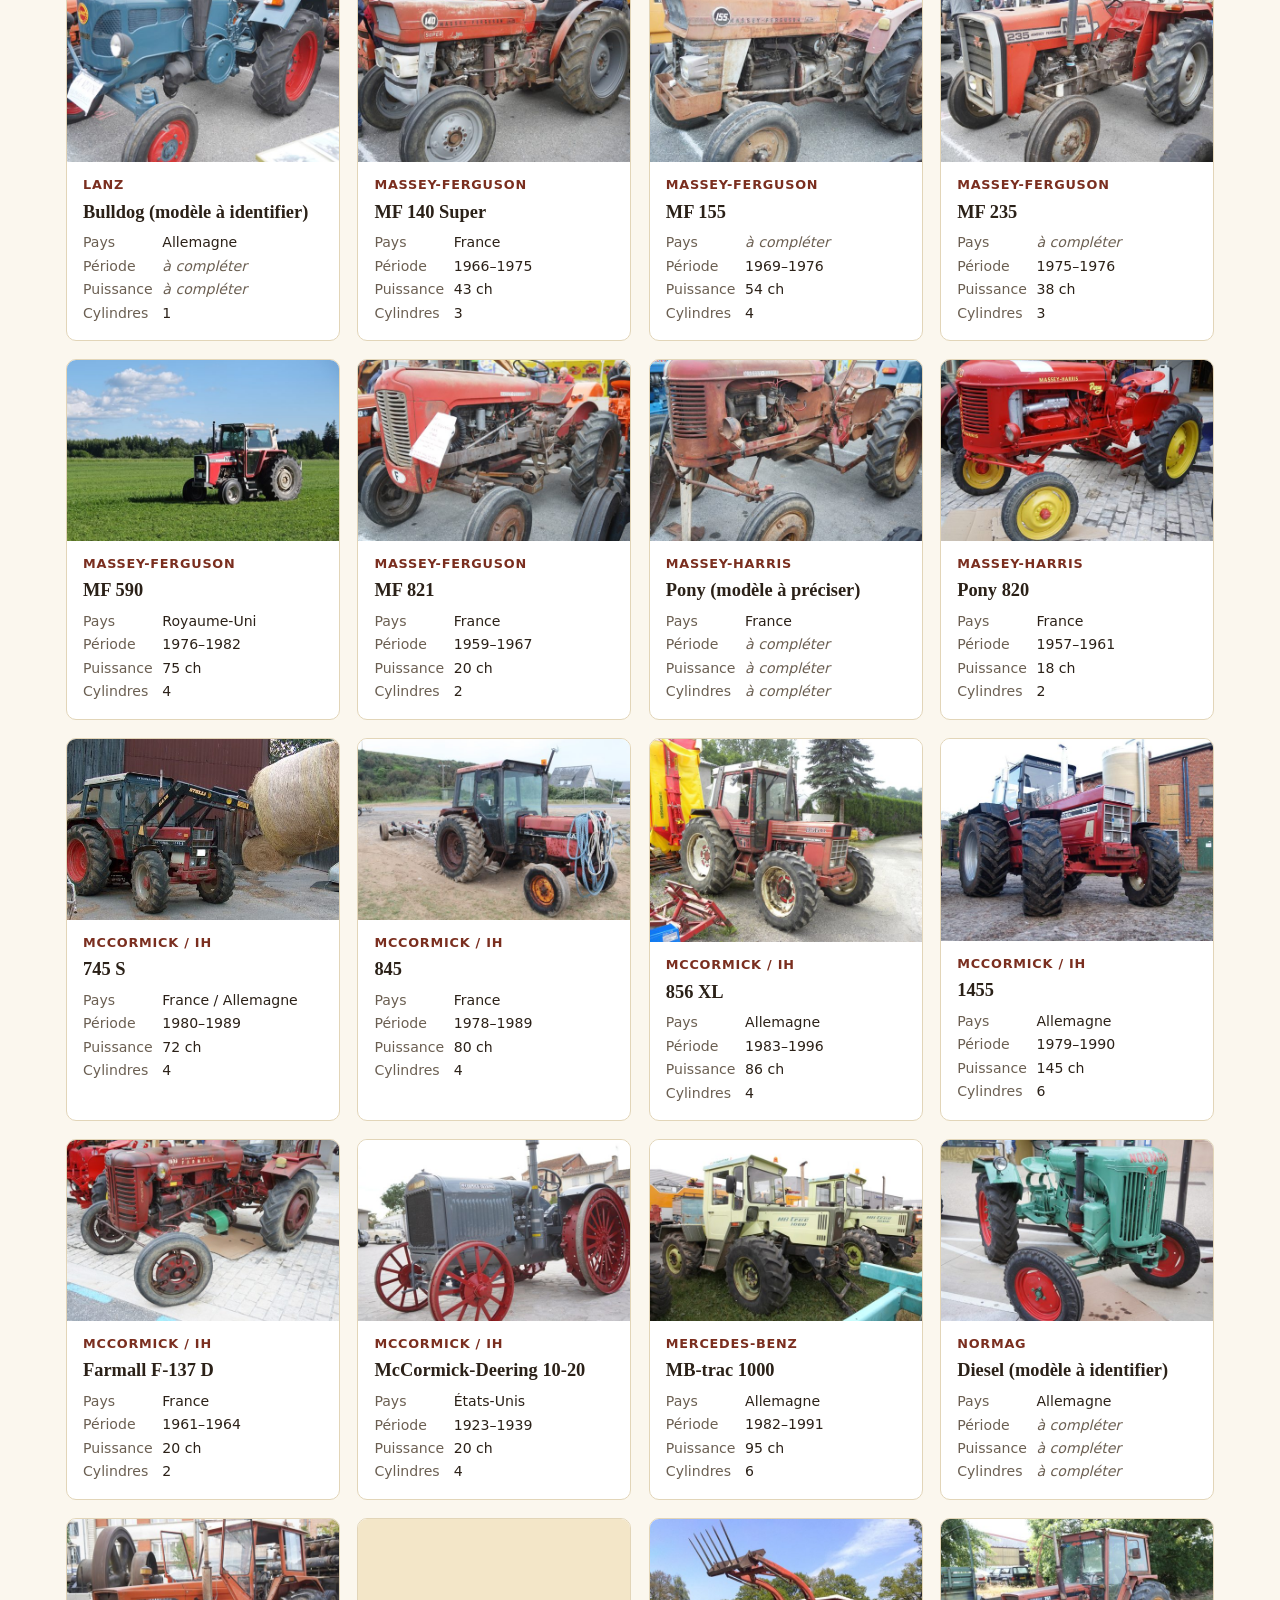
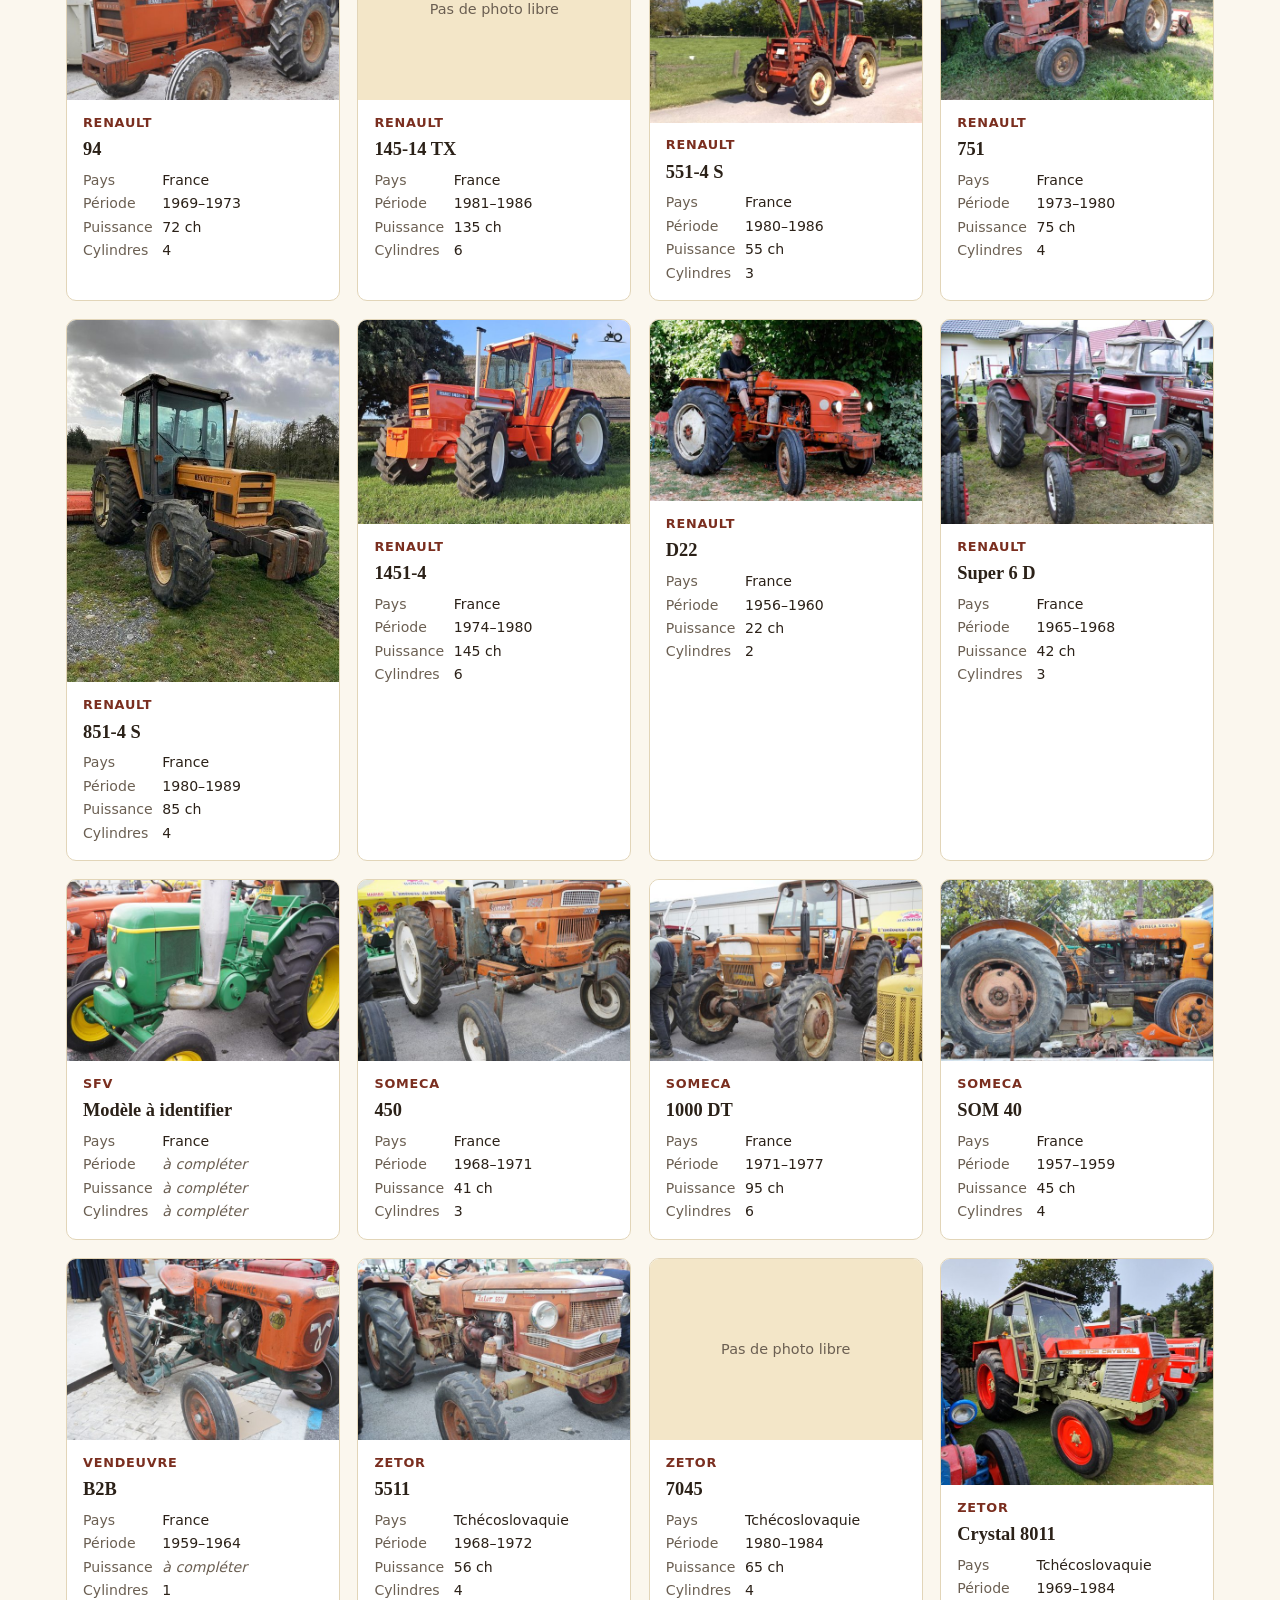
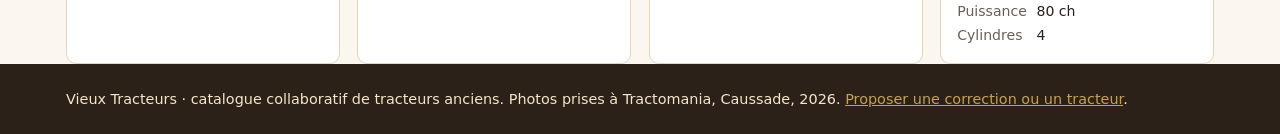
==== commit 33376ee1: "Ajouter la sélection des dix tracteurs emblématiques des années 70-80 Page selection-70-80.html (lié" ====
--- a/index.html
+++ b/index.html
@@ -6,13 +6,13 @@
 <title>Vieux Tracteurs · Catalogue de référence</title>
 <meta name="description" content="Catalogue de référence des tracteurs anciens : fiches, photos, caractéristiques et histoire des constructeurs.">
 <link rel="icon" href="assets/img/logo.svg" type="image/svg+xml">
-<link rel="stylesheet" href="assets/css/style.css?v=7">
+<link rel="stylesheet" href="assets/css/style.css?v=8">
 </head>
 <body>
 <header id="entete"></header>
 <main class="conteneur">
 <h1>Catalogue des tracteurs</h1>
-<p>Les tracteurs photographiés à Tractomania (Caussade, 2026), avec leurs caractéristiques et leur histoire.</p>
+<p>Les tracteurs photographiés à Tractomania (Caussade, 2026) et des modèles marquants des années 50 à 80, avec leurs caractéristiques et leur histoire. À découvrir aussi : <a href="selection-70-80.html">dix tracteurs emblématiques des années 70-80</a>.</p>
 <form class="filtres" onsubmit="return false" role="search">
   <label>Recherche<input id="f-q" type="search" placeholder="Modèle, moteur, surnom…"></label>
   <label>Marque<select id="f-marque"><option value="">Toutes</option></select></label>
@@ -25,10 +25,10 @@
 <div class="grille" id="grille"></div>
 </main>
 <footer id="pied"></footer>
-<script src="assets/js/config.js?v=7"></script>
-<script src="data/constructeurs.js?v=7"></script>
-<script src="data/tracteurs.js?v=7"></script>
-<script src="assets/js/commun.js?v=7"></script>
-<script src="assets/js/catalogue.js?v=7"></script>
+<script src="assets/js/config.js?v=8"></script>
+<script src="data/constructeurs.js?v=8"></script>
+<script src="data/tracteurs.js?v=8"></script>
+<script src="assets/js/commun.js?v=8"></script>
+<script src="assets/js/catalogue.js?v=8"></script>
 </body>
 </html>
--- a/assets/css/style.css
+++ b/assets/css/style.css
@@ -155,3 +155,12 @@
 
 .credit { font-size: .8rem; color: var(--gris); margin: .35rem 0 0; }
 .credit:empty { display: none; }
+
+/* Sélection */
+.selection { list-style: none; padding: 0; display: grid; grid-template-columns: repeat(auto-fill, minmax(280px, 1fr)); gap: 1.1rem; counter-reset: rang; }
+.selection li { counter-increment: rang; position: relative; }
+.selection li::before { content: counter(rang); position: absolute; z-index: 1; top: .5rem; left: .5rem; background: var(--rouille); color: var(--paille); font-family: Georgia, serif; font-weight: bold; width: 2rem; height: 2rem; border-radius: 50%; display: grid; place-items: center; }
+.selection-carte { height: 100%; }
+.selection-carte p { margin: 0; font-size: .92rem; }
+.selection-carte .meta { margin: 0; }
+.vignette:empty::after { content: "Pas de photo libre"; display: grid; place-items: center; height: 100%; color: var(--gris); font-size: .9rem; }
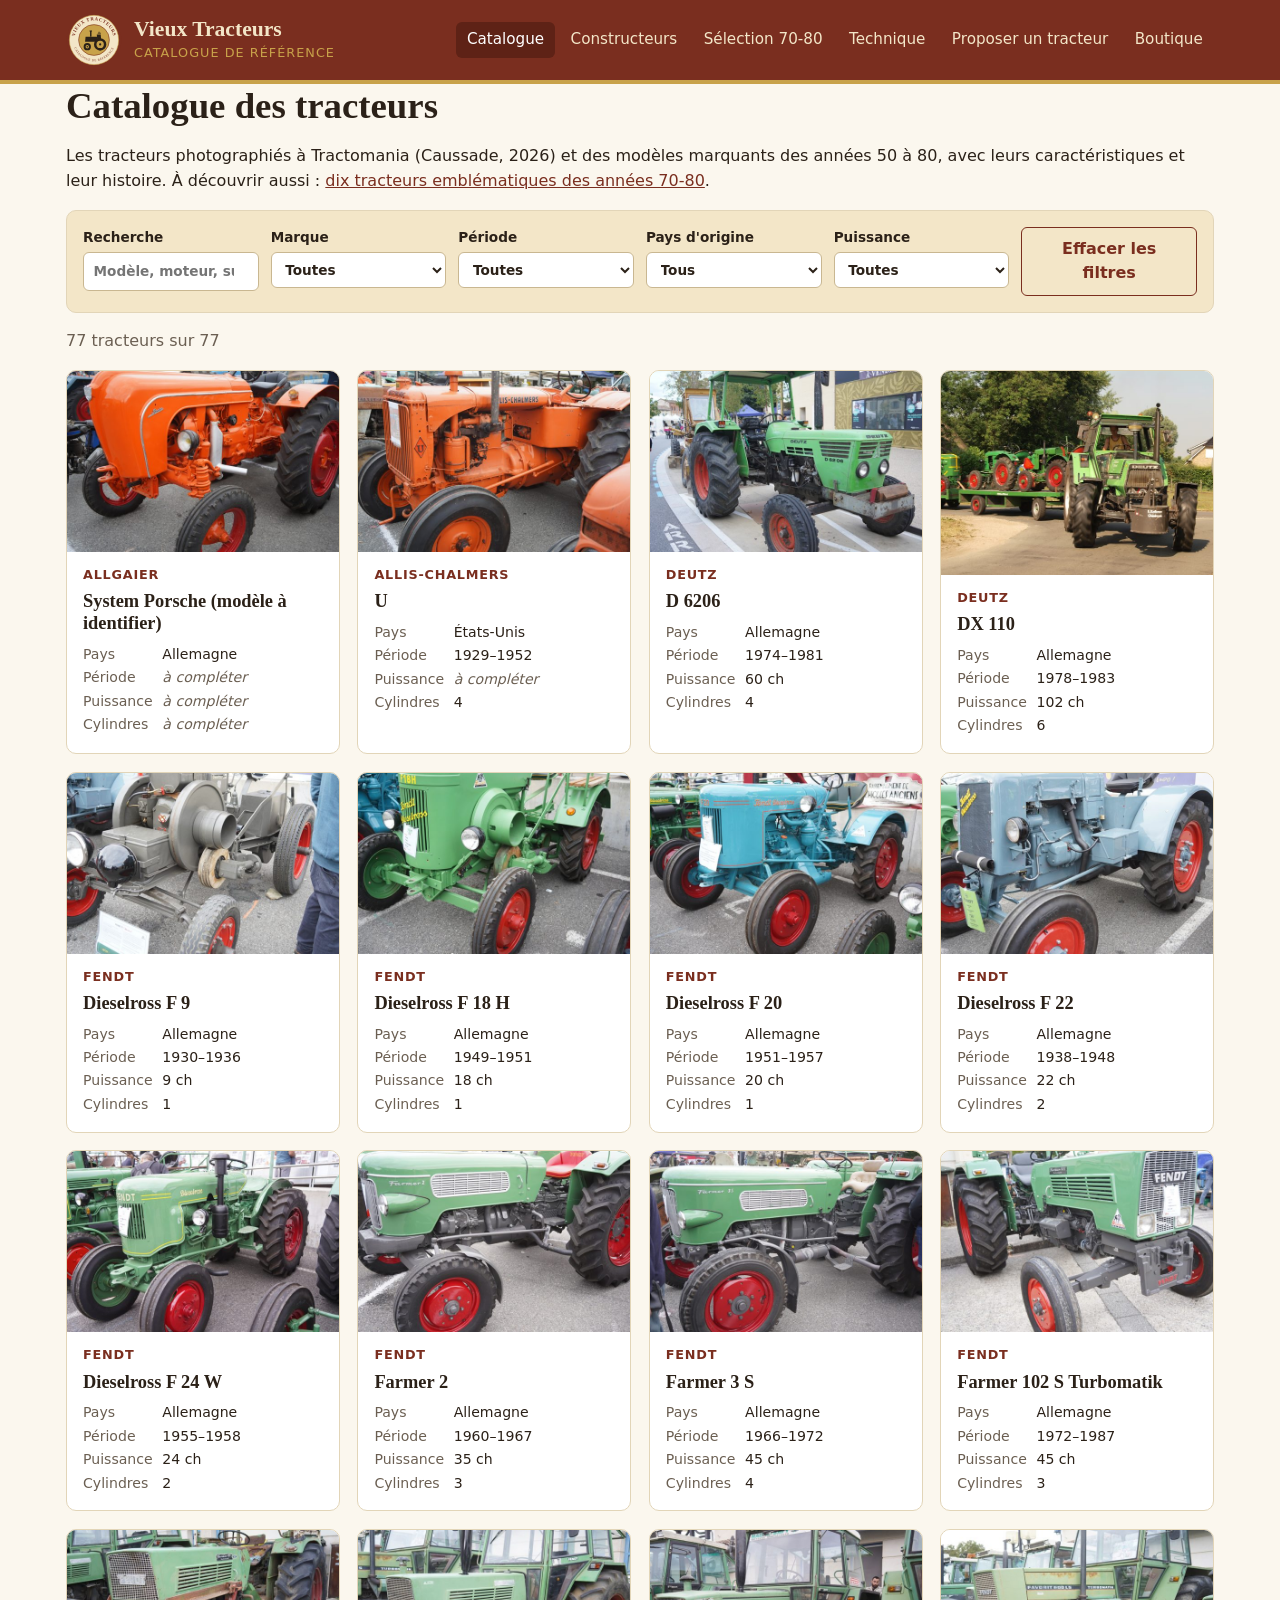
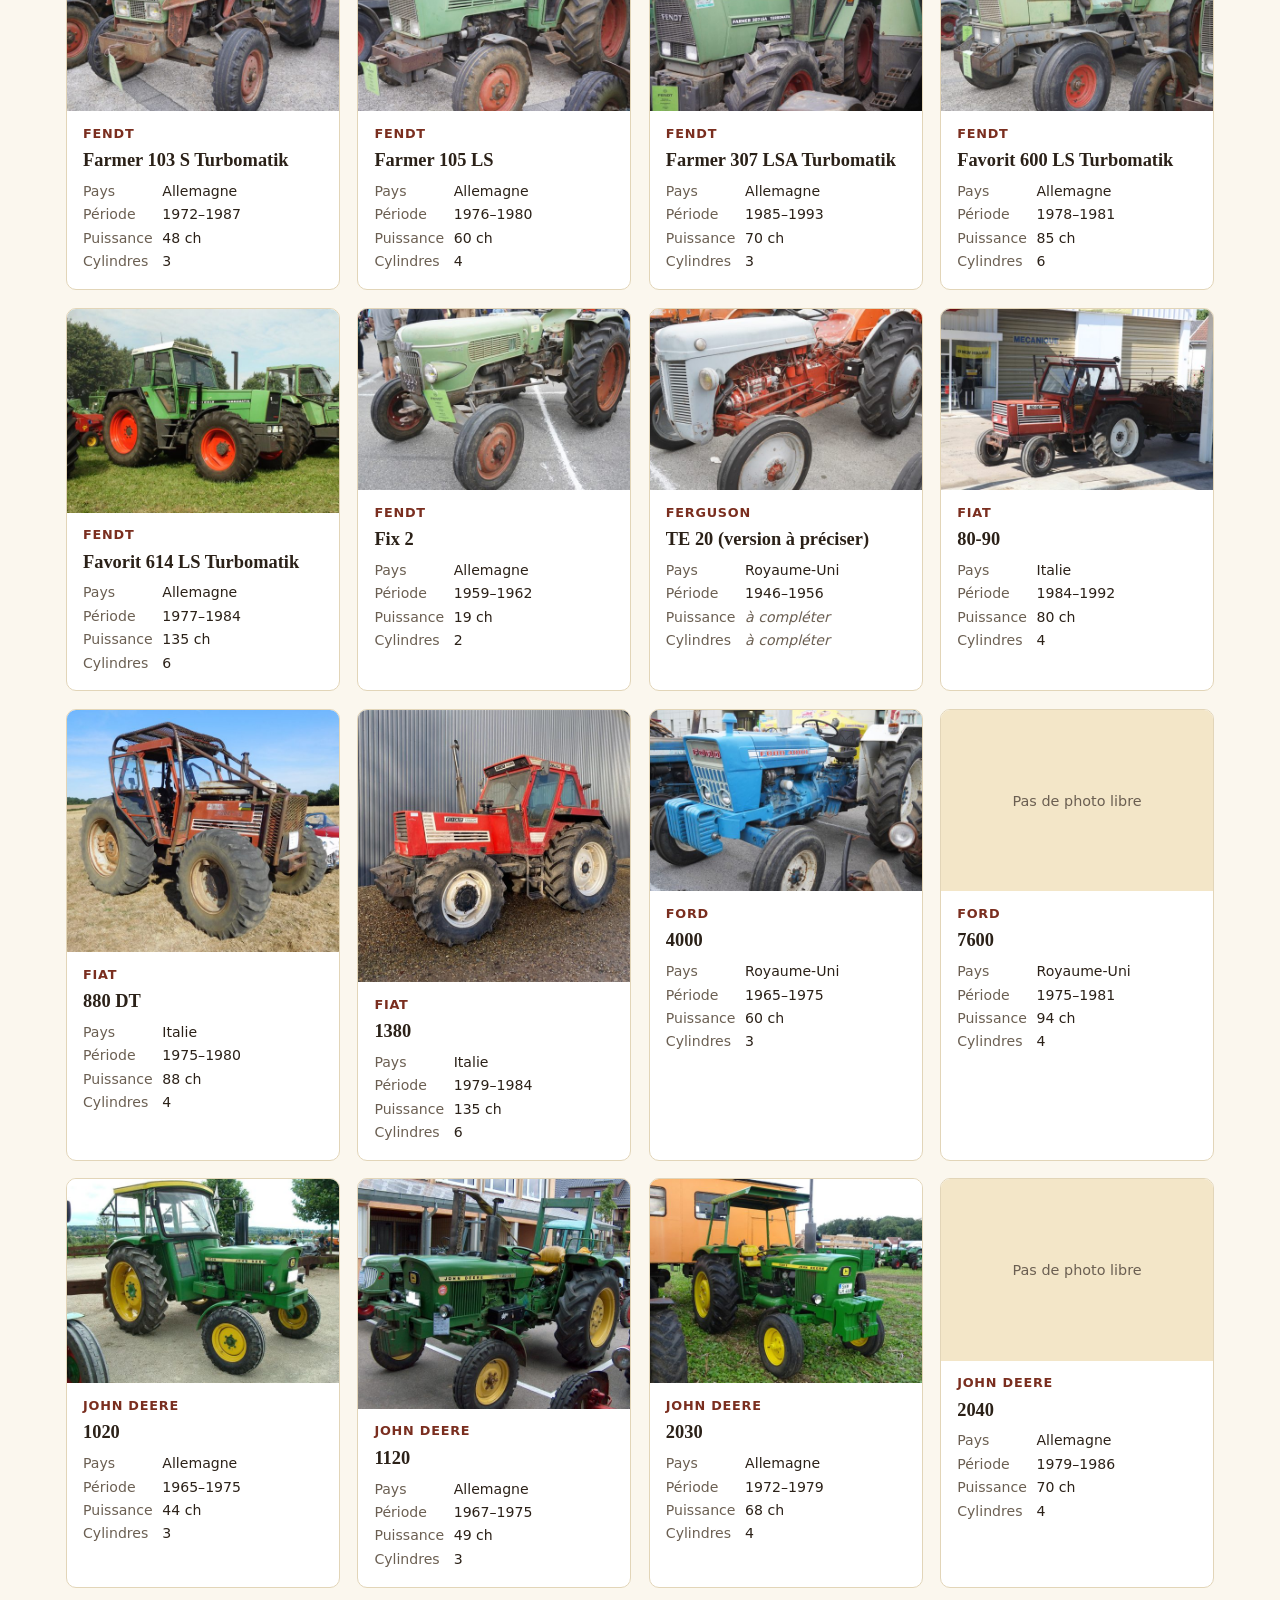
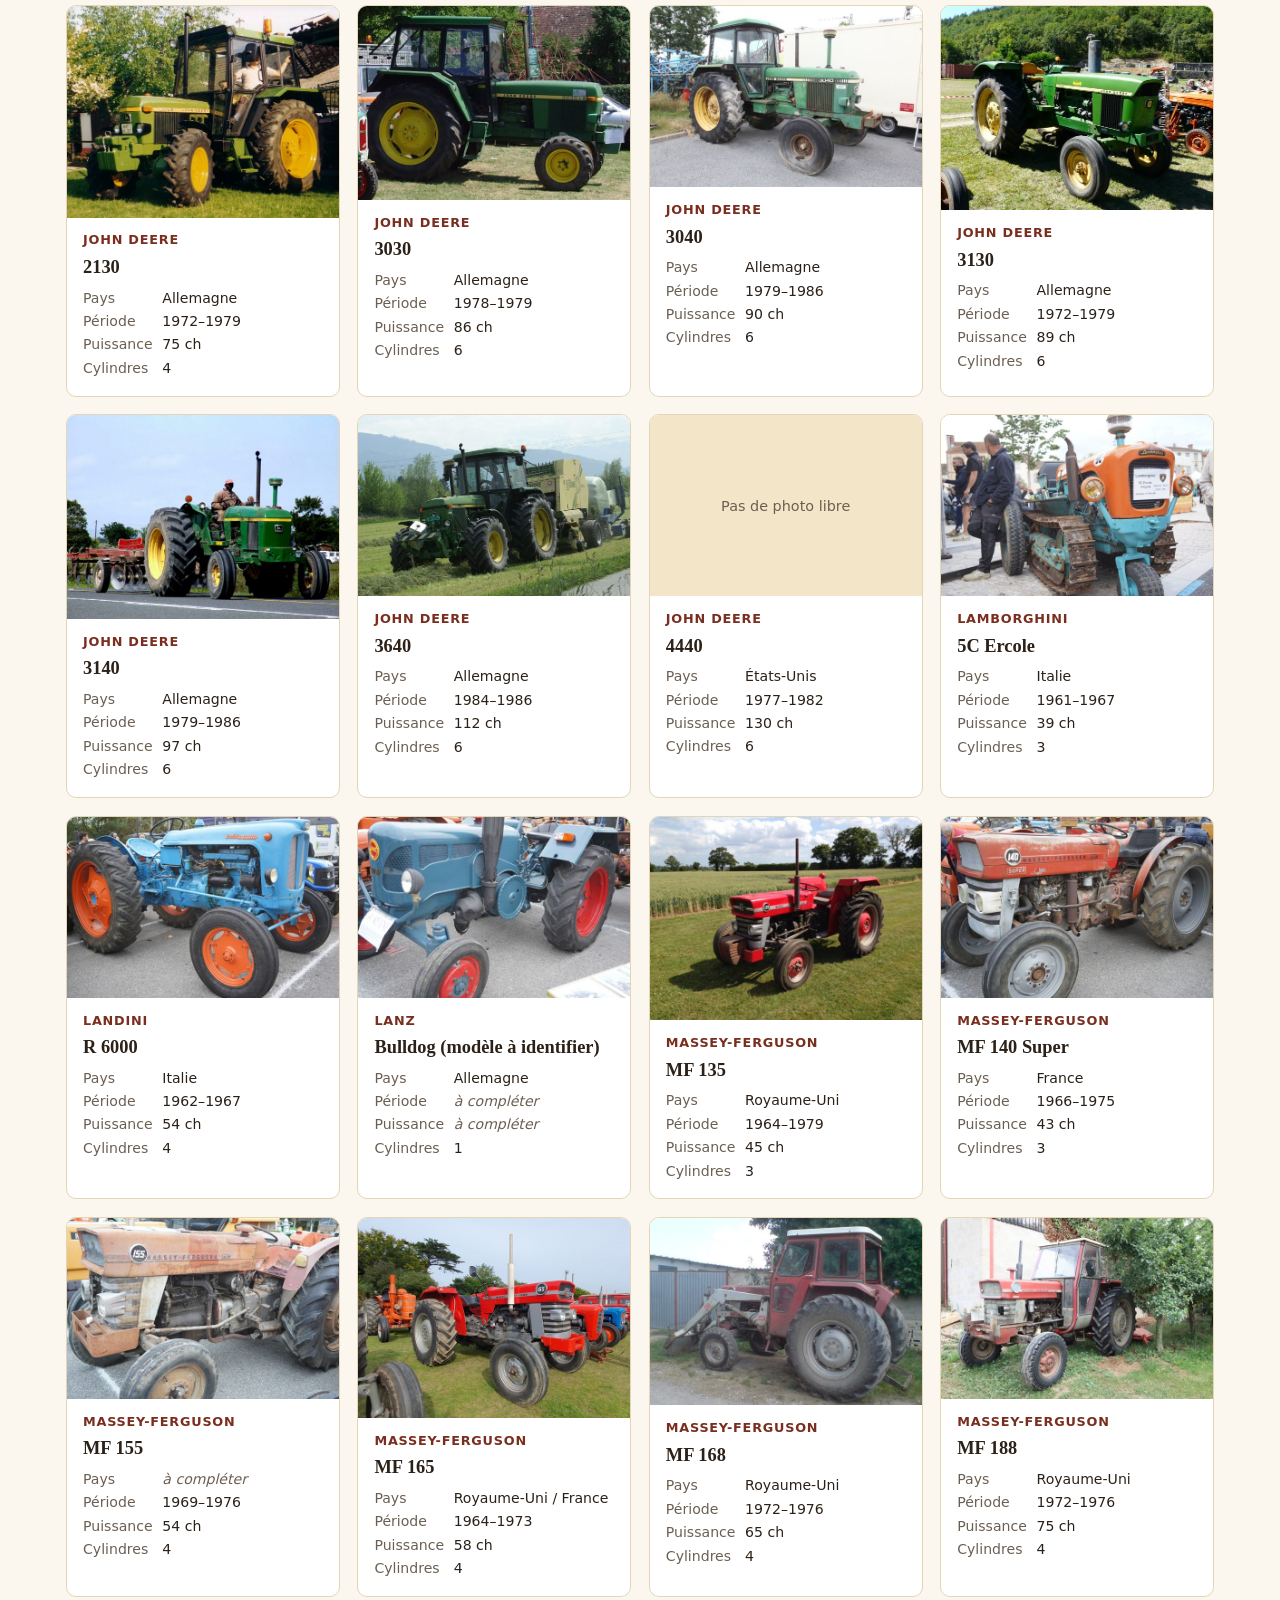
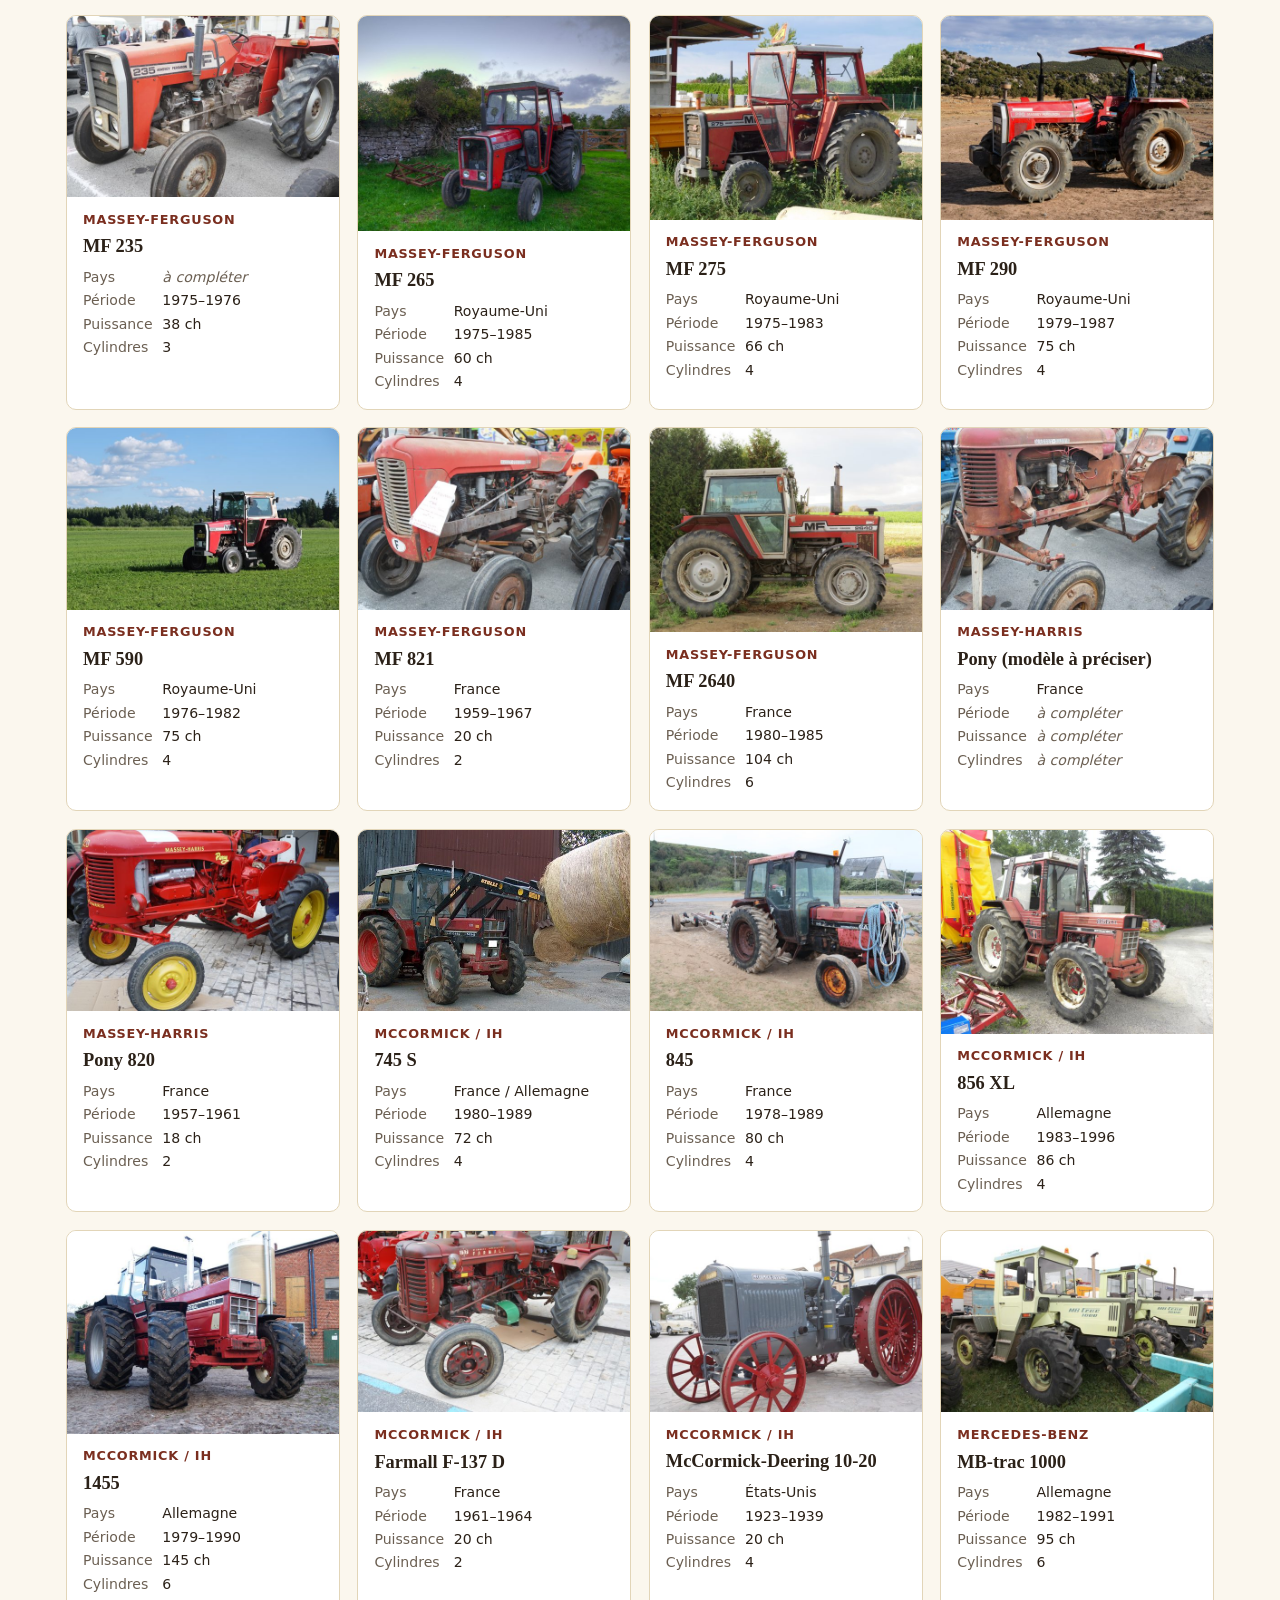
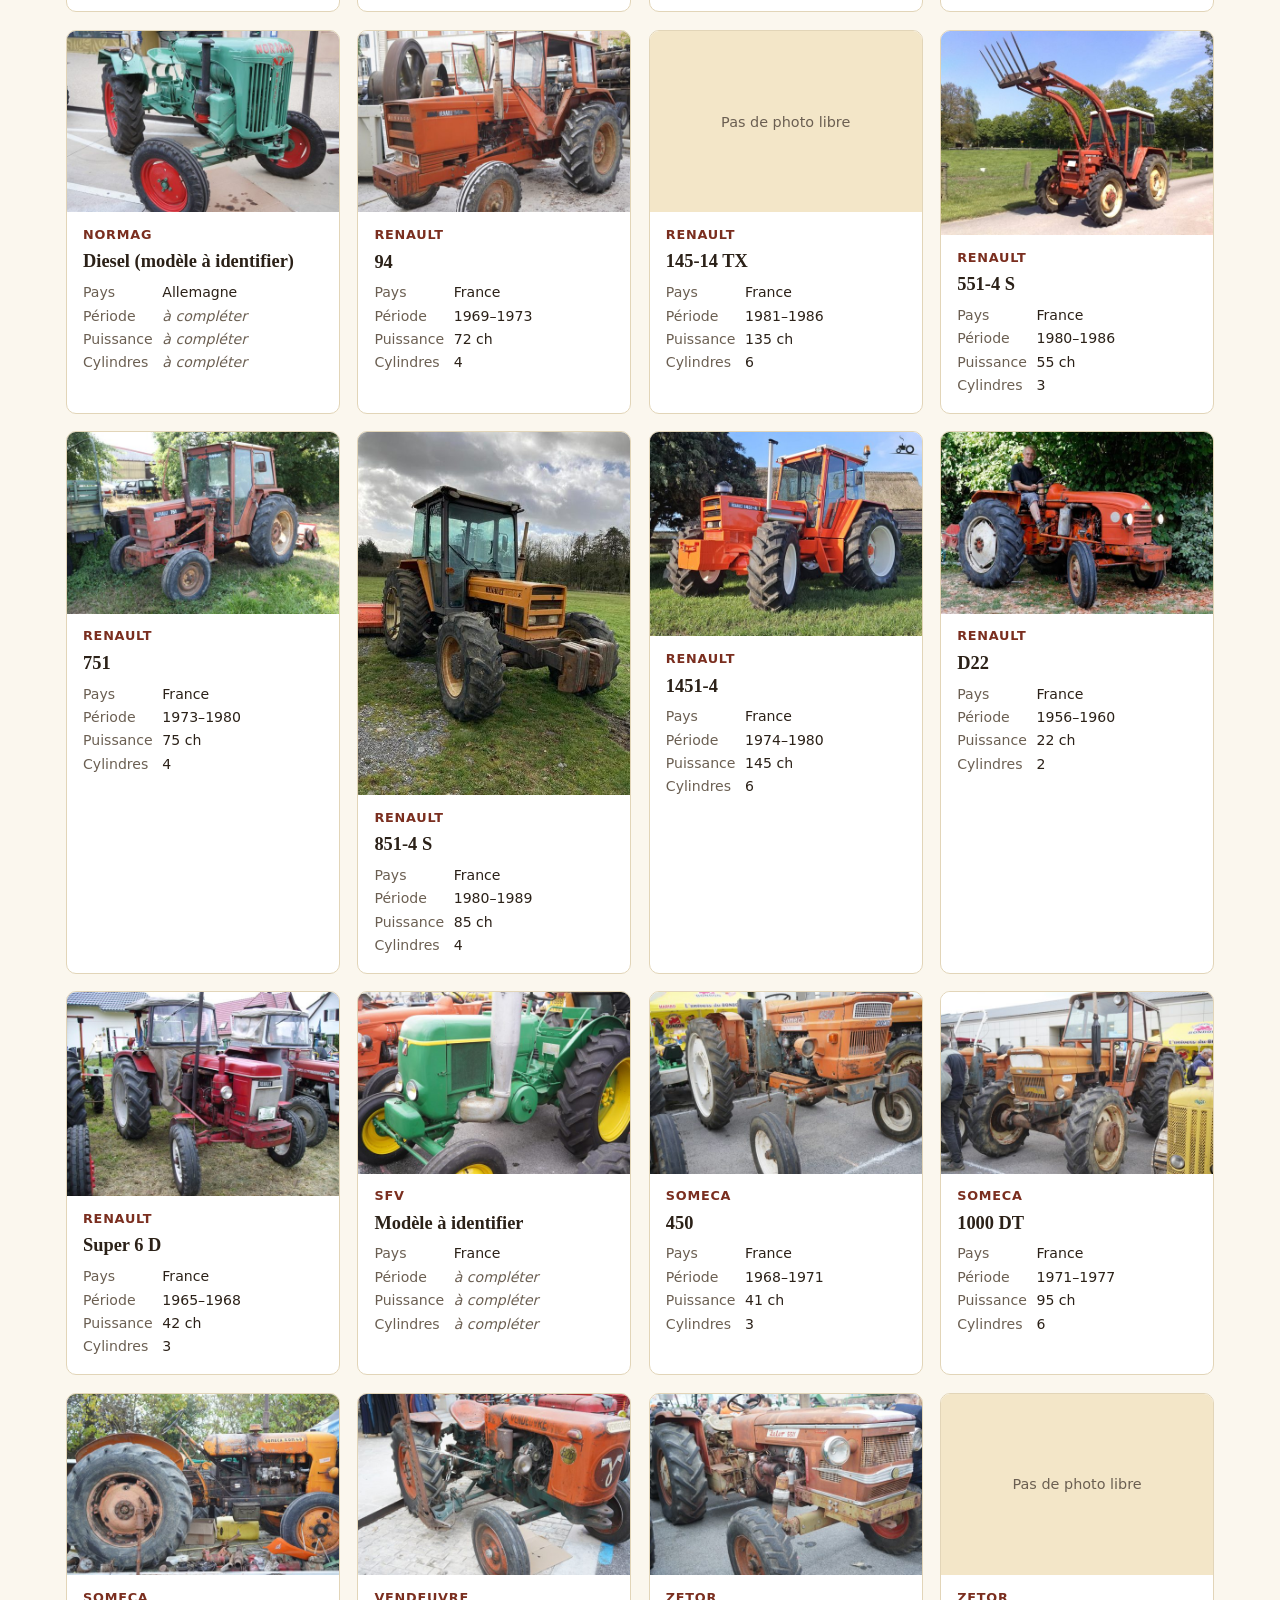
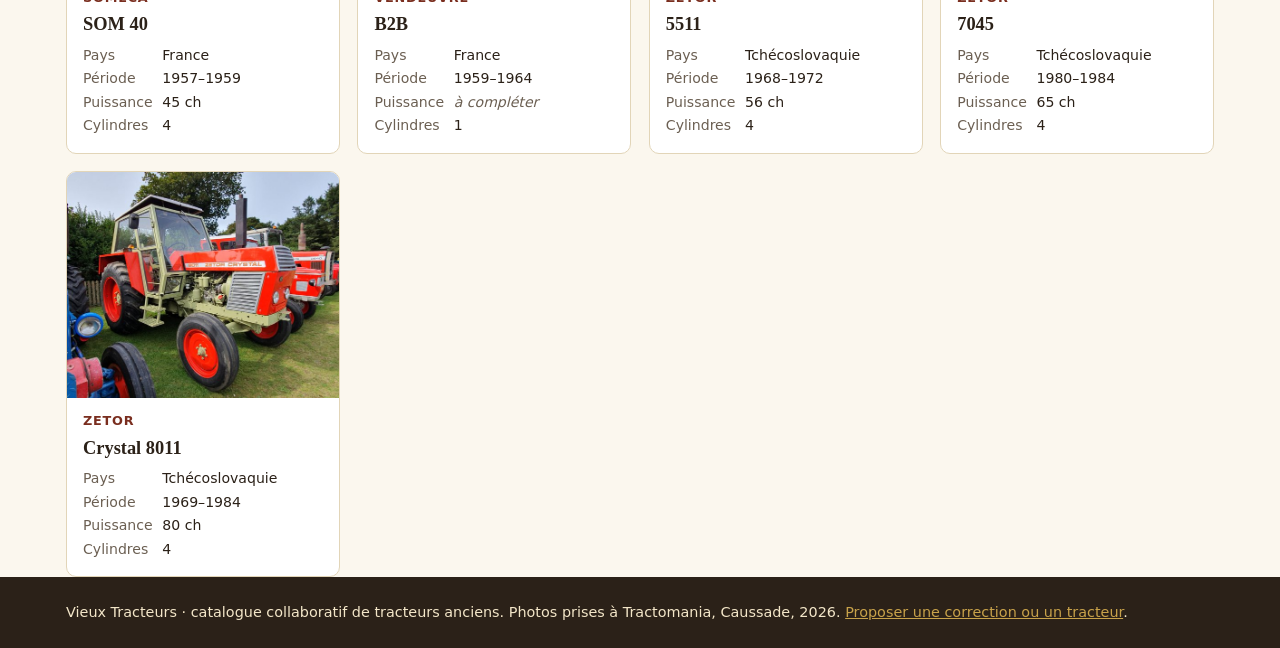
==== commit b225c614: "Ajouter 17 fiches Massey Ferguson et John Deere des années 60-80 MF 135, 165, 168, 188, 265, 275, 29" ====
--- a/index.html
+++ b/index.html
@@ -6,7 +6,7 @@
 <title>Vieux Tracteurs · Catalogue de référence</title>
 <meta name="description" content="Catalogue de référence des tracteurs anciens : fiches, photos, caractéristiques et histoire des constructeurs.">
 <link rel="icon" href="assets/img/logo.svg" type="image/svg+xml">
-<link rel="stylesheet" href="assets/css/style.css?v=8">
+<link rel="stylesheet" href="assets/css/style.css?v=9">
 </head>
 <body>
 <header id="entete"></header>
@@ -25,10 +25,10 @@
 <div class="grille" id="grille"></div>
 </main>
 <footer id="pied"></footer>
-<script src="assets/js/config.js?v=8"></script>
-<script src="data/constructeurs.js?v=8"></script>
-<script src="data/tracteurs.js?v=8"></script>
-<script src="assets/js/commun.js?v=8"></script>
-<script src="assets/js/catalogue.js?v=8"></script>
+<script src="assets/js/config.js?v=9"></script>
+<script src="data/constructeurs.js?v=9"></script>
+<script src="data/tracteurs.js?v=9"></script>
+<script src="assets/js/commun.js?v=9"></script>
+<script src="assets/js/catalogue.js?v=9"></script>
 </body>
 </html>
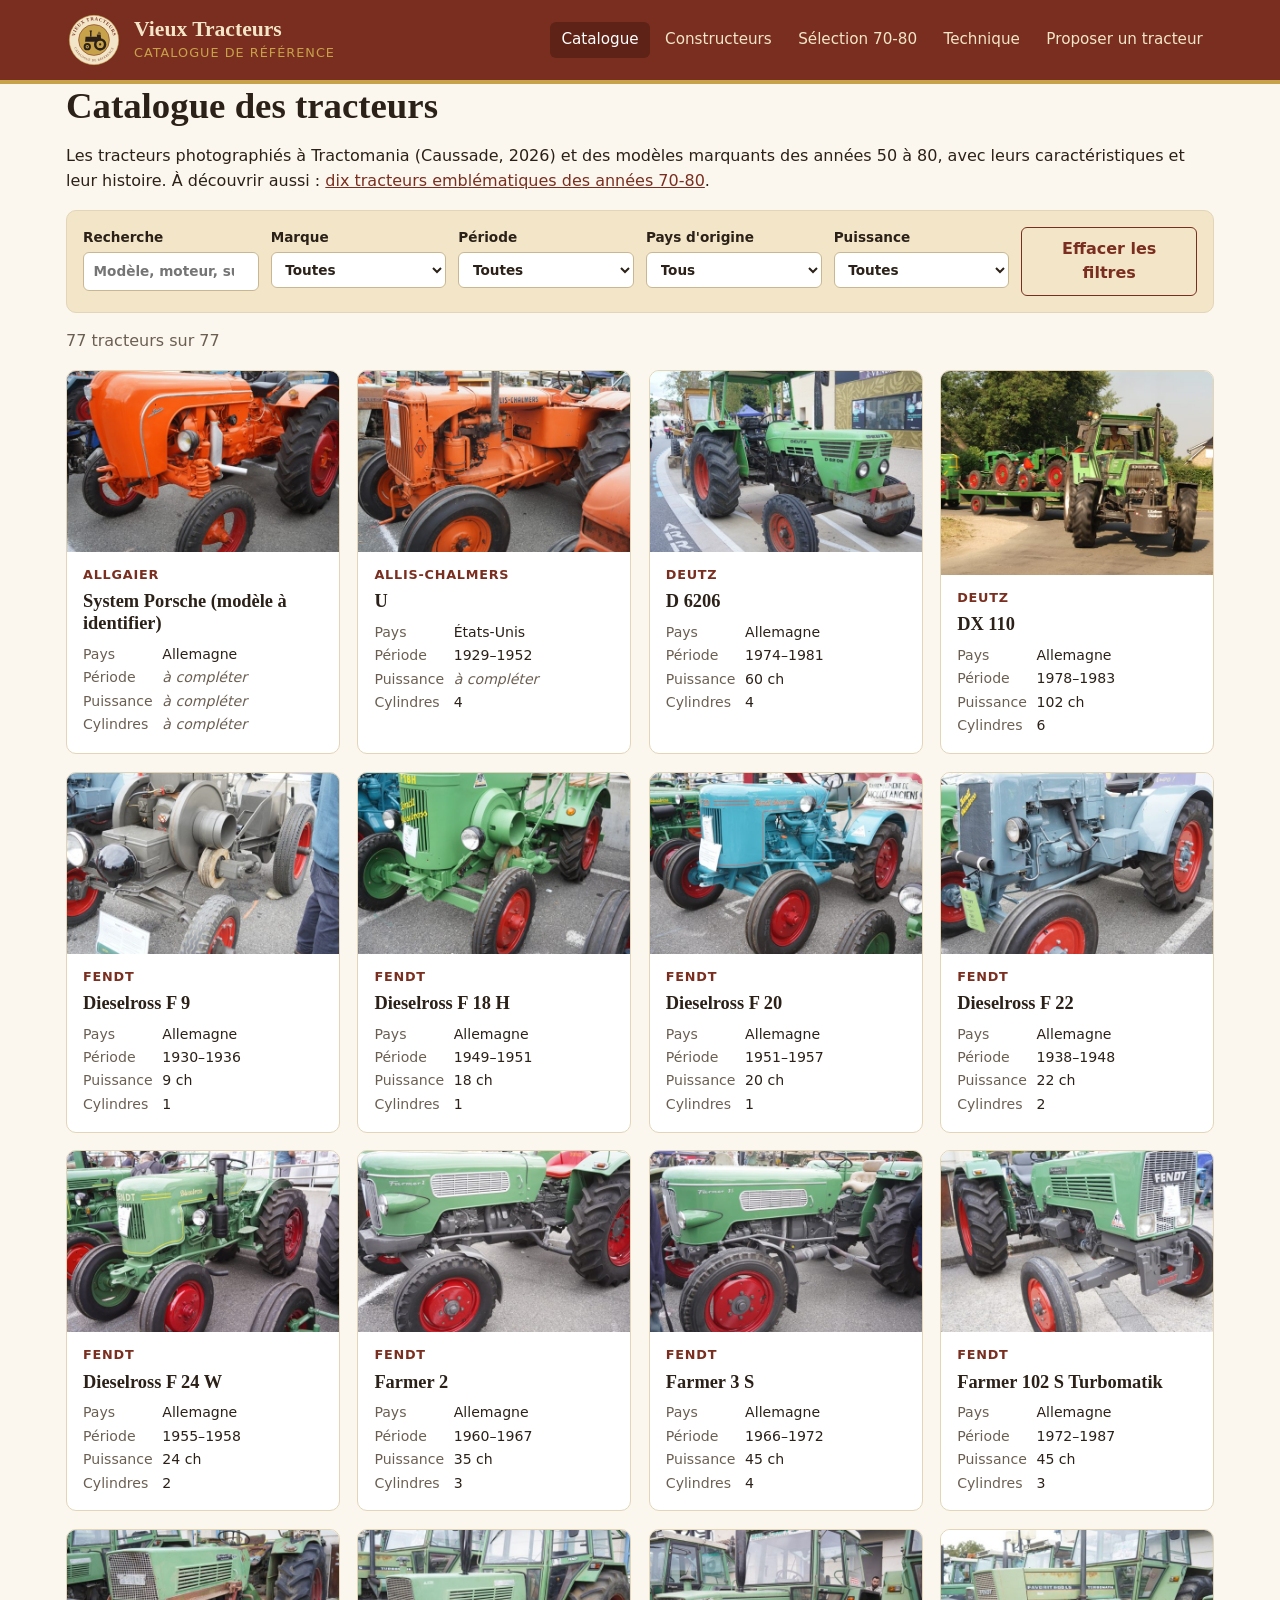
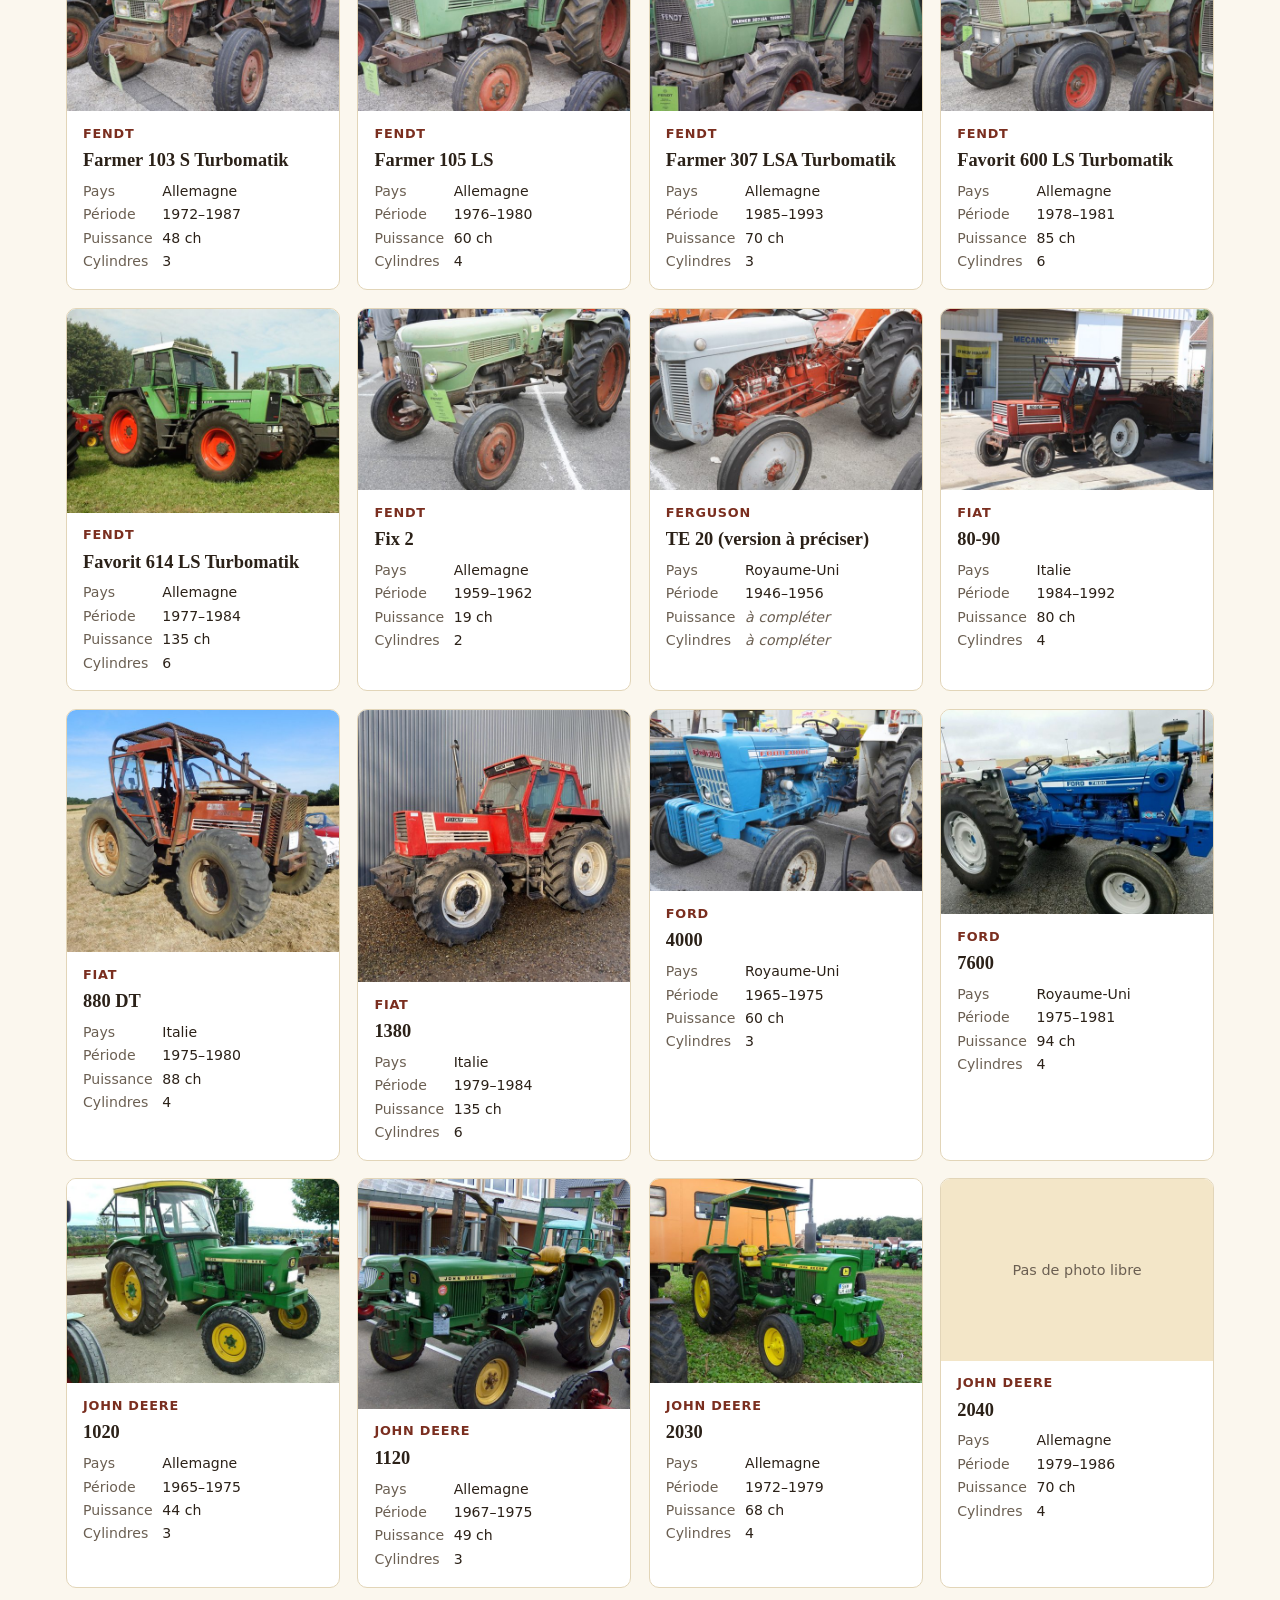
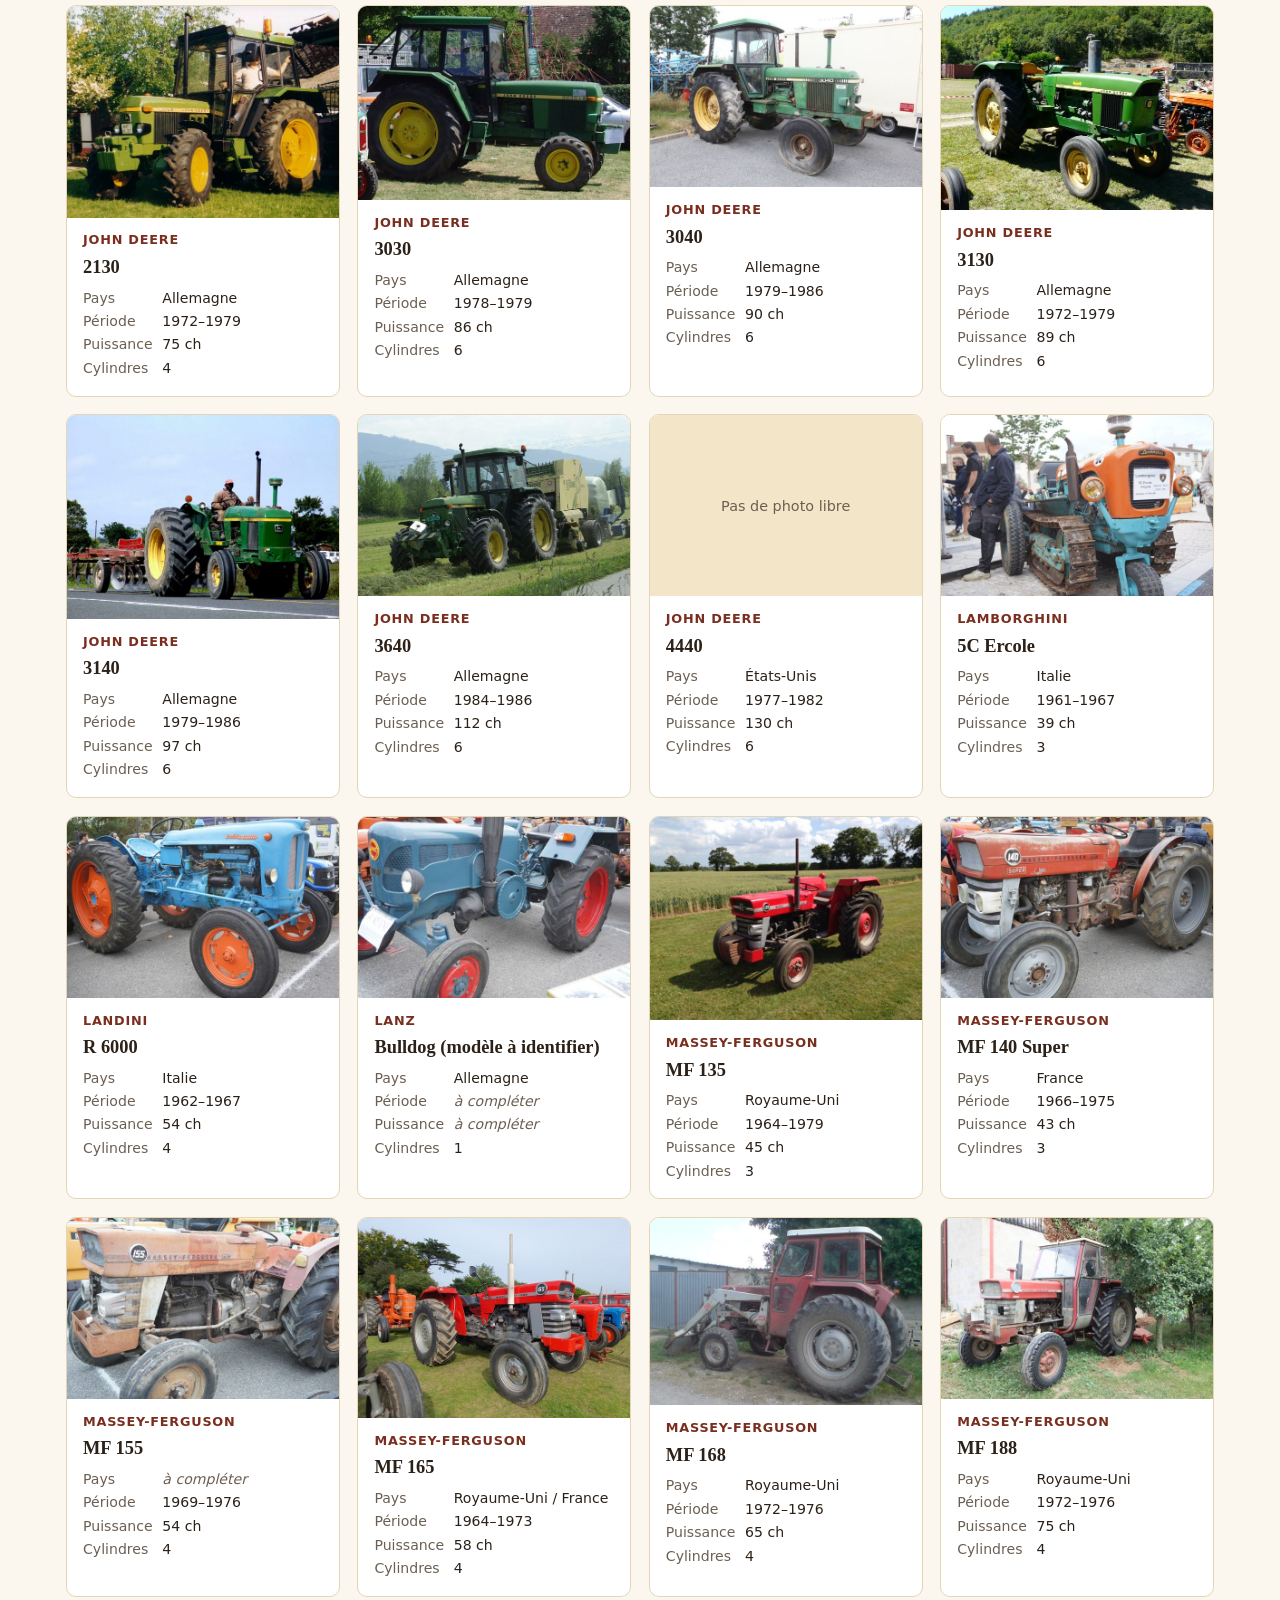
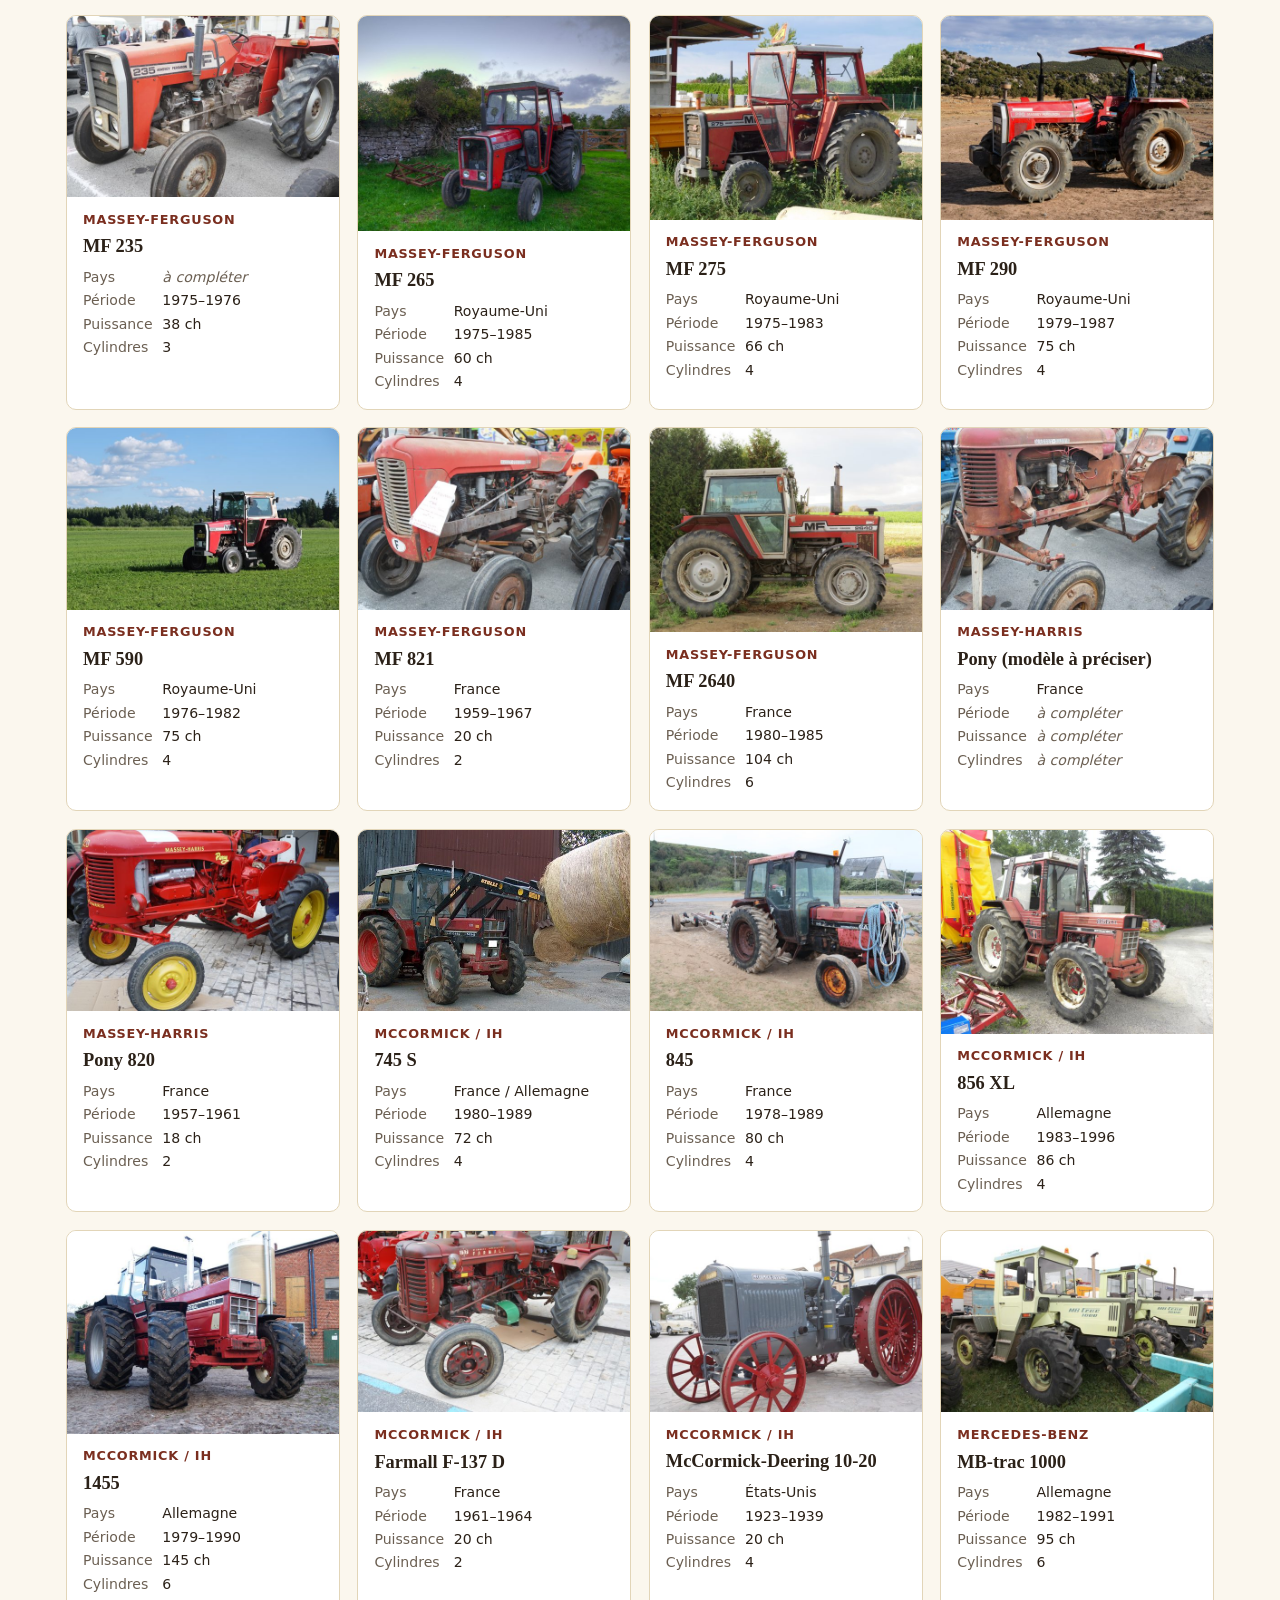
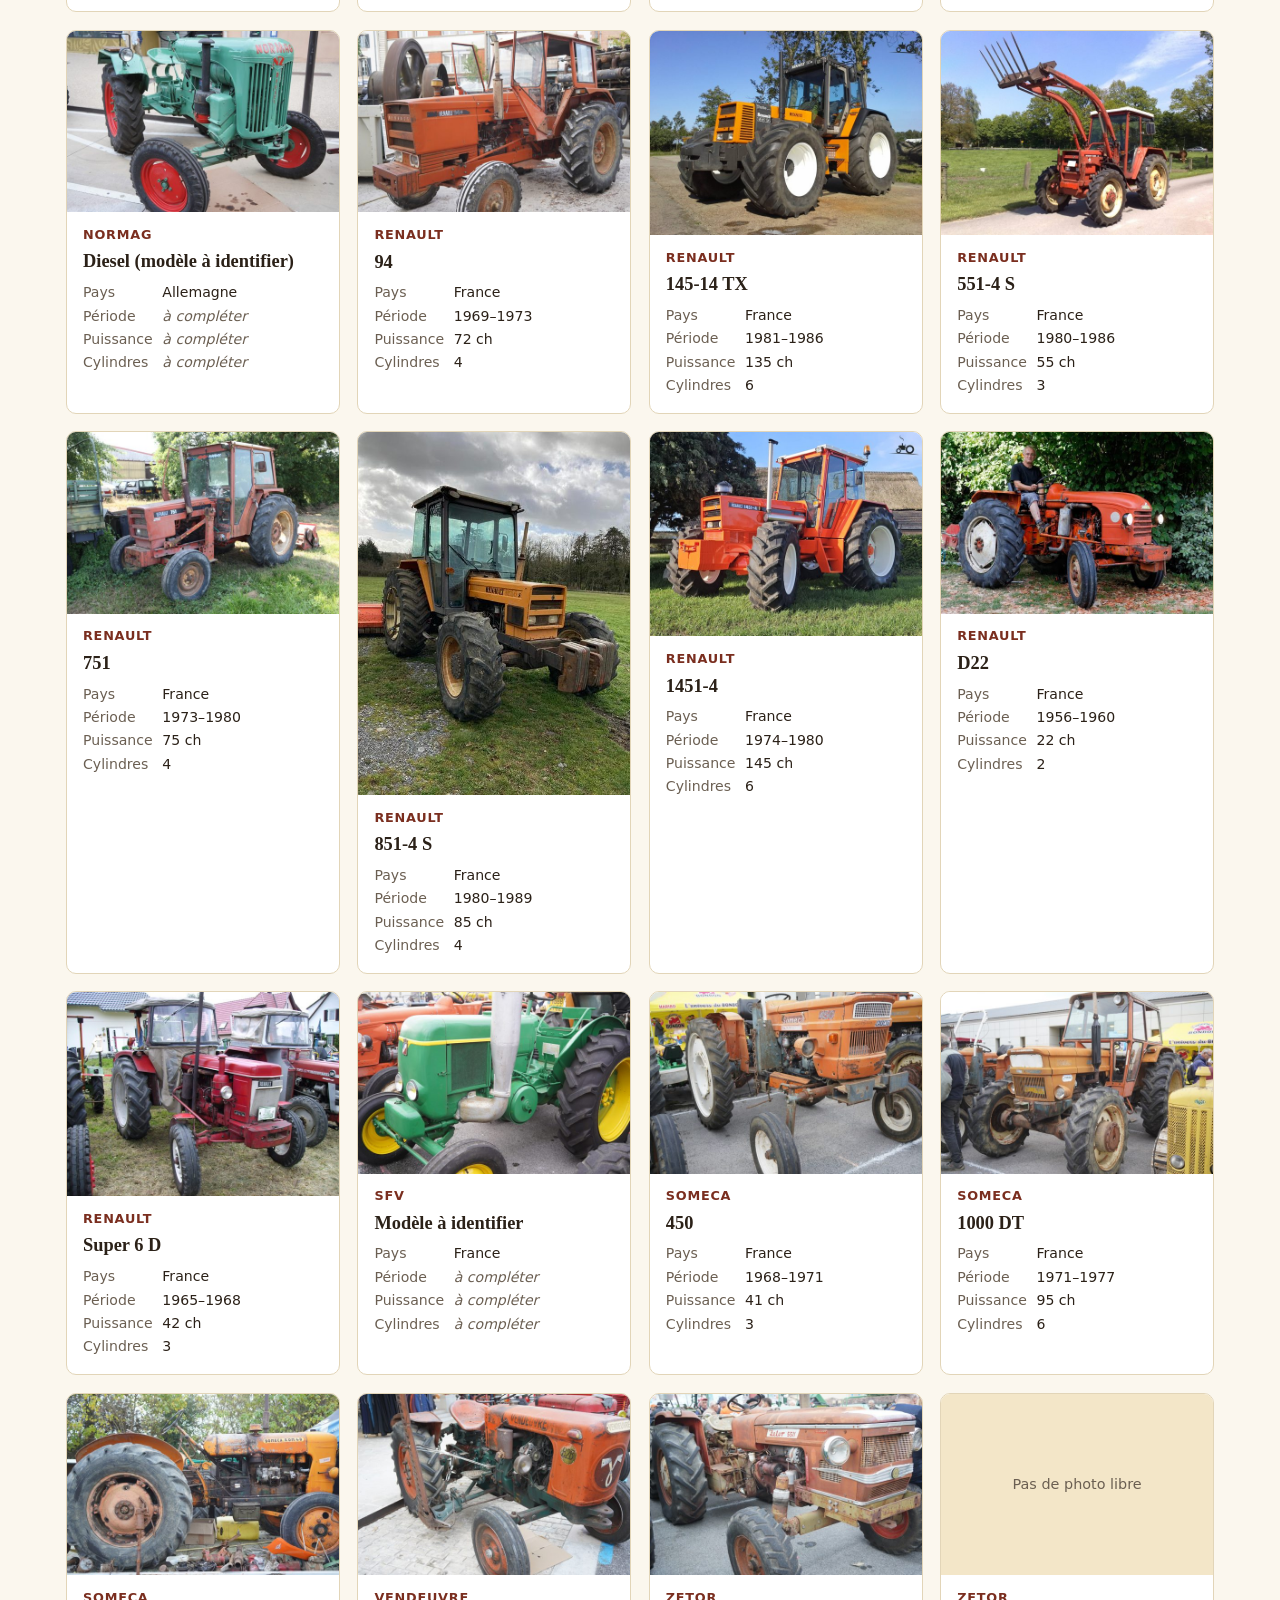
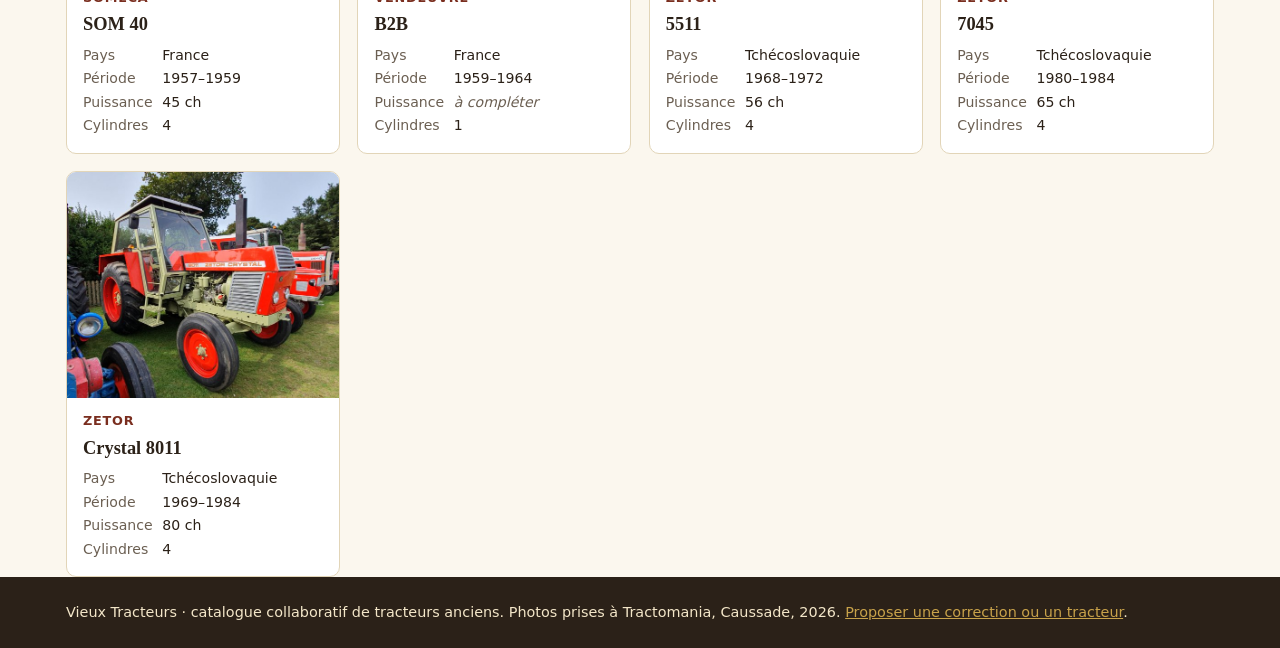
==== commit 0f88bc17: "Retirer la boutique Co-Authored-By: Claude Opus 5.5 (1M context) <noreply@anthropic.com> Claude-Sess" ====
--- a/index.html
+++ b/index.html
@@ -28,7 +28,7 @@
 <script src="assets/js/config.js?v=9"></script>
 <script src="data/constructeurs.js?v=9"></script>
 <script src="data/tracteurs.js?v=9"></script>
-<script src="assets/js/commun.js?v=9"></script>
+<script src="assets/js/commun.js?v=10"></script>
 <script src="assets/js/catalogue.js?v=9"></script>
 </body>
 </html>
--- a/assets/css/style.css
+++ b/assets/css/style.css
@@ -117,8 +117,6 @@
 .formulaire .large { grid-column: 1 / -1; }
 .aide { color: var(--gris); font-size: .9rem; }
 
-.boutique { text-align: center; padding: 3rem 1rem; background: var(--paille); border-radius: var(--rayon); }
-.boutique img { width: 140px; margin: 0 auto 1rem; }
 
 @media (max-width: 760px) {
   .fiche-grille, .qualites-defauts, .formulaire { grid-template-columns: 1fr; }
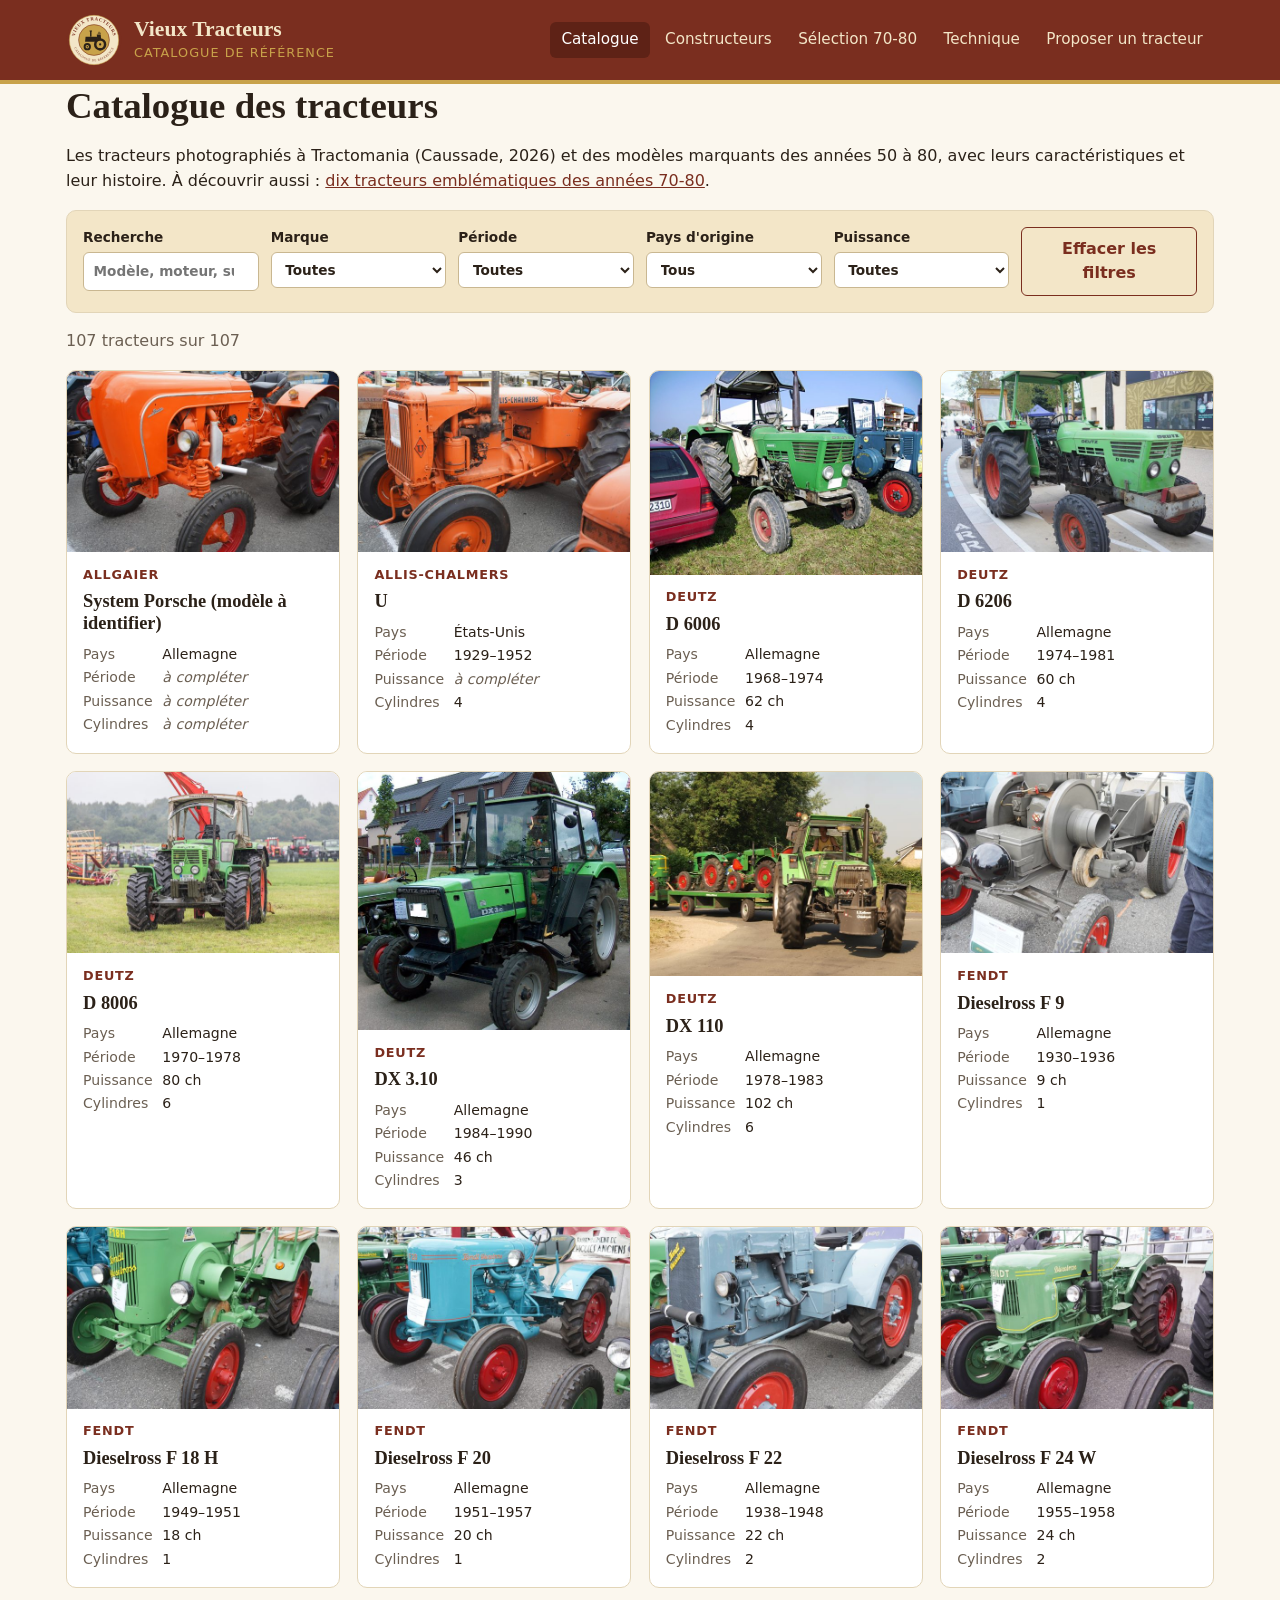
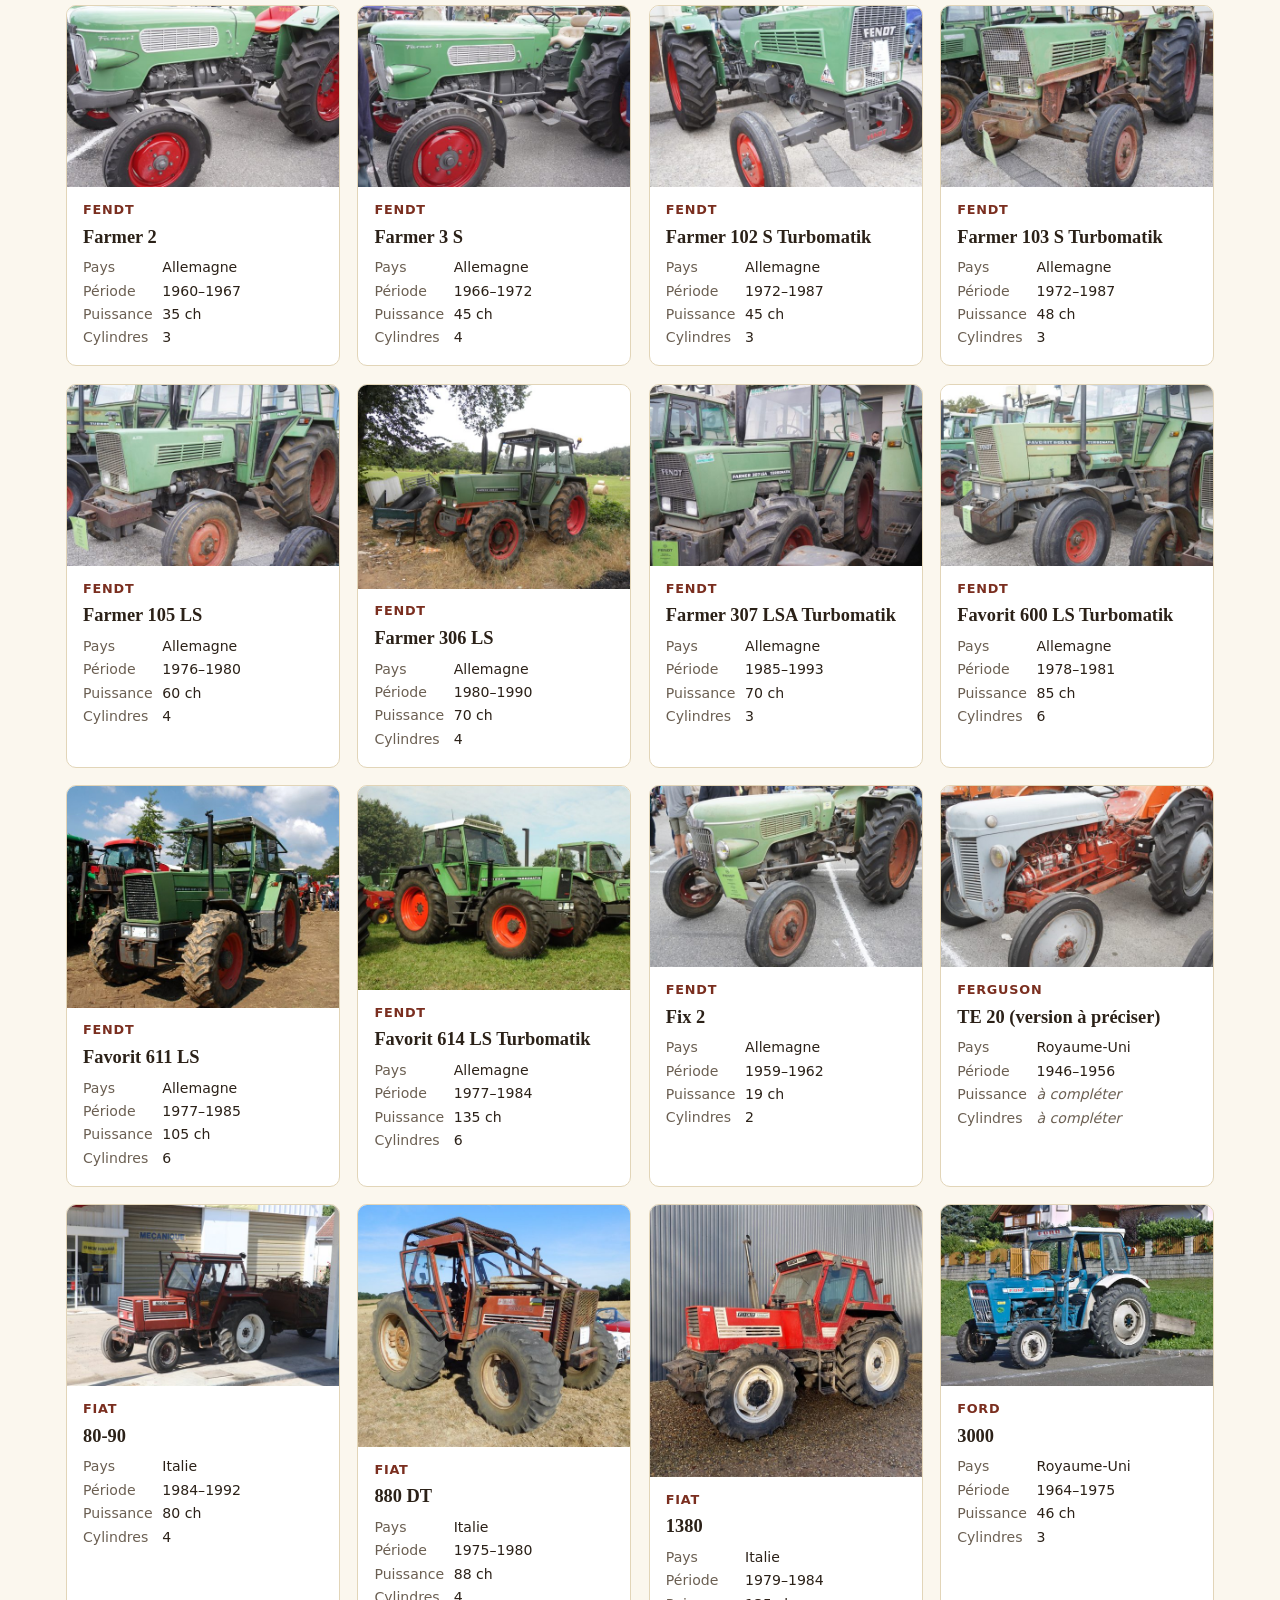
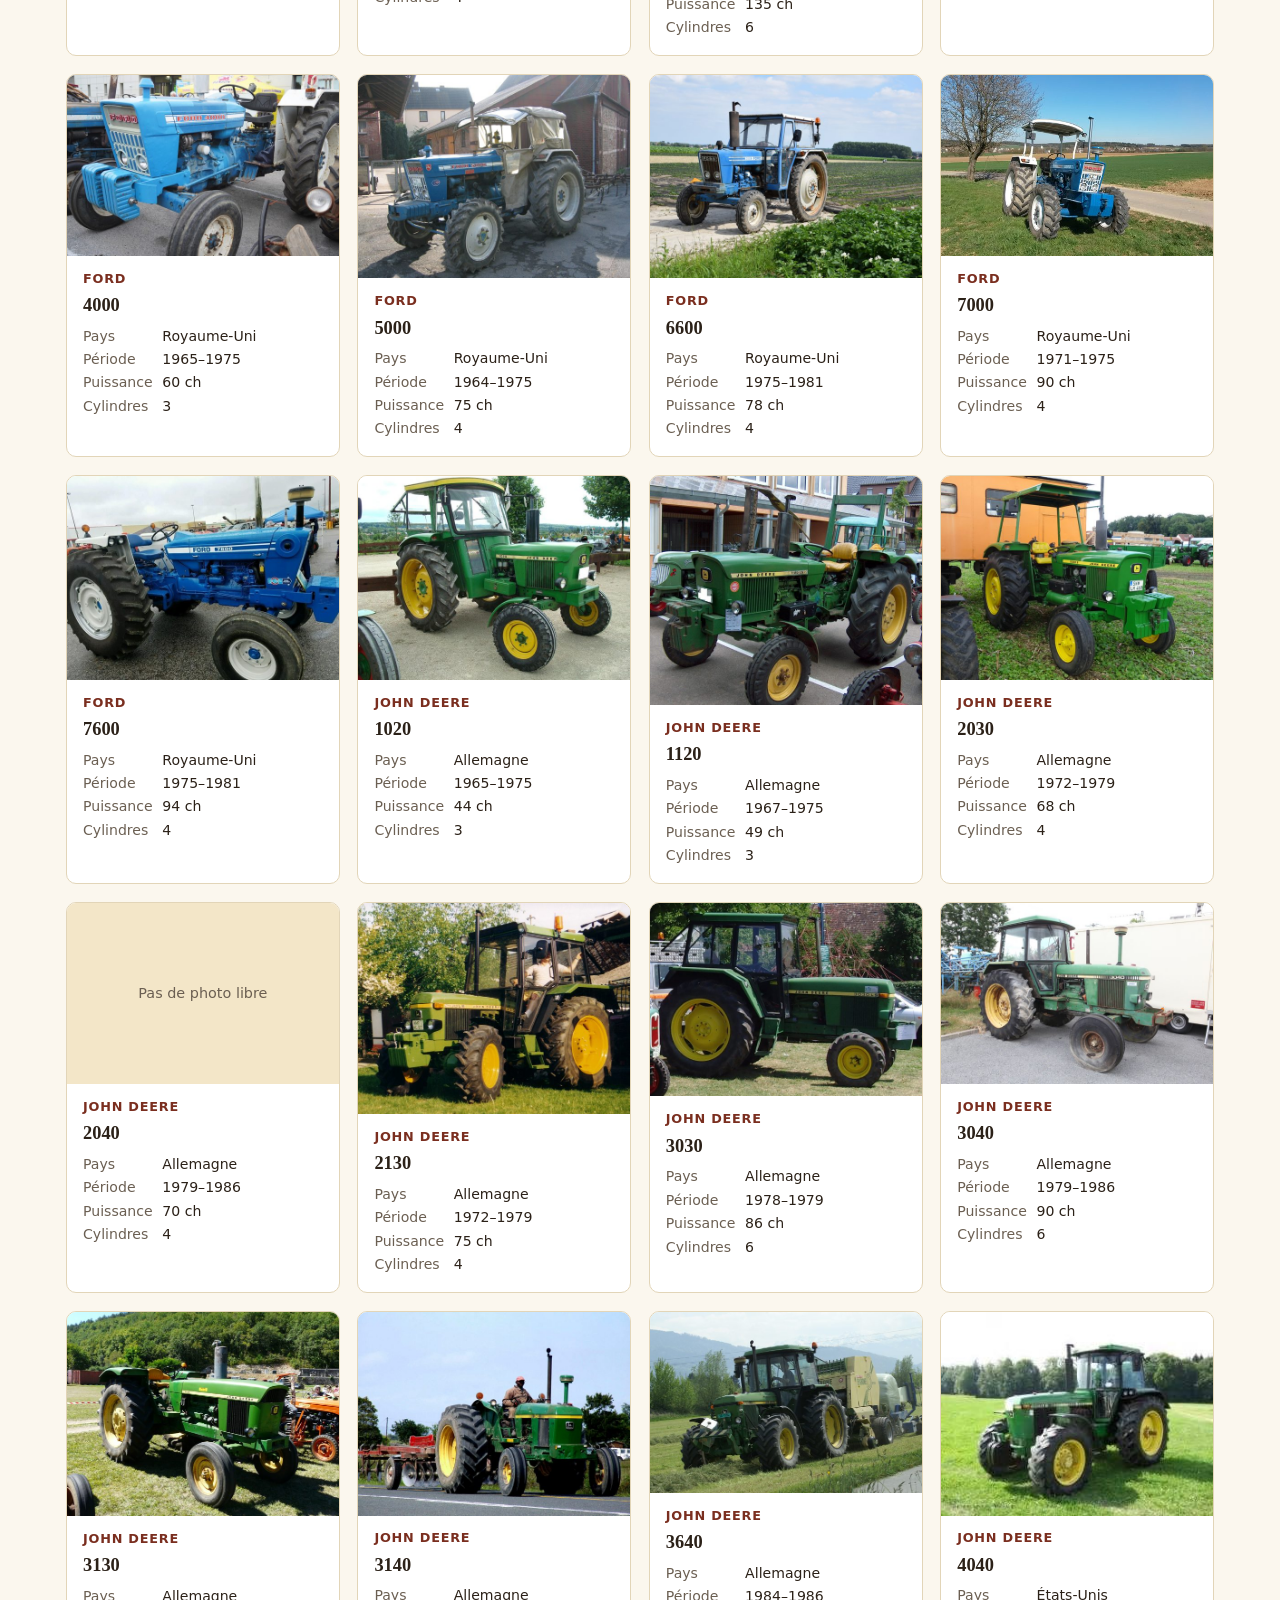
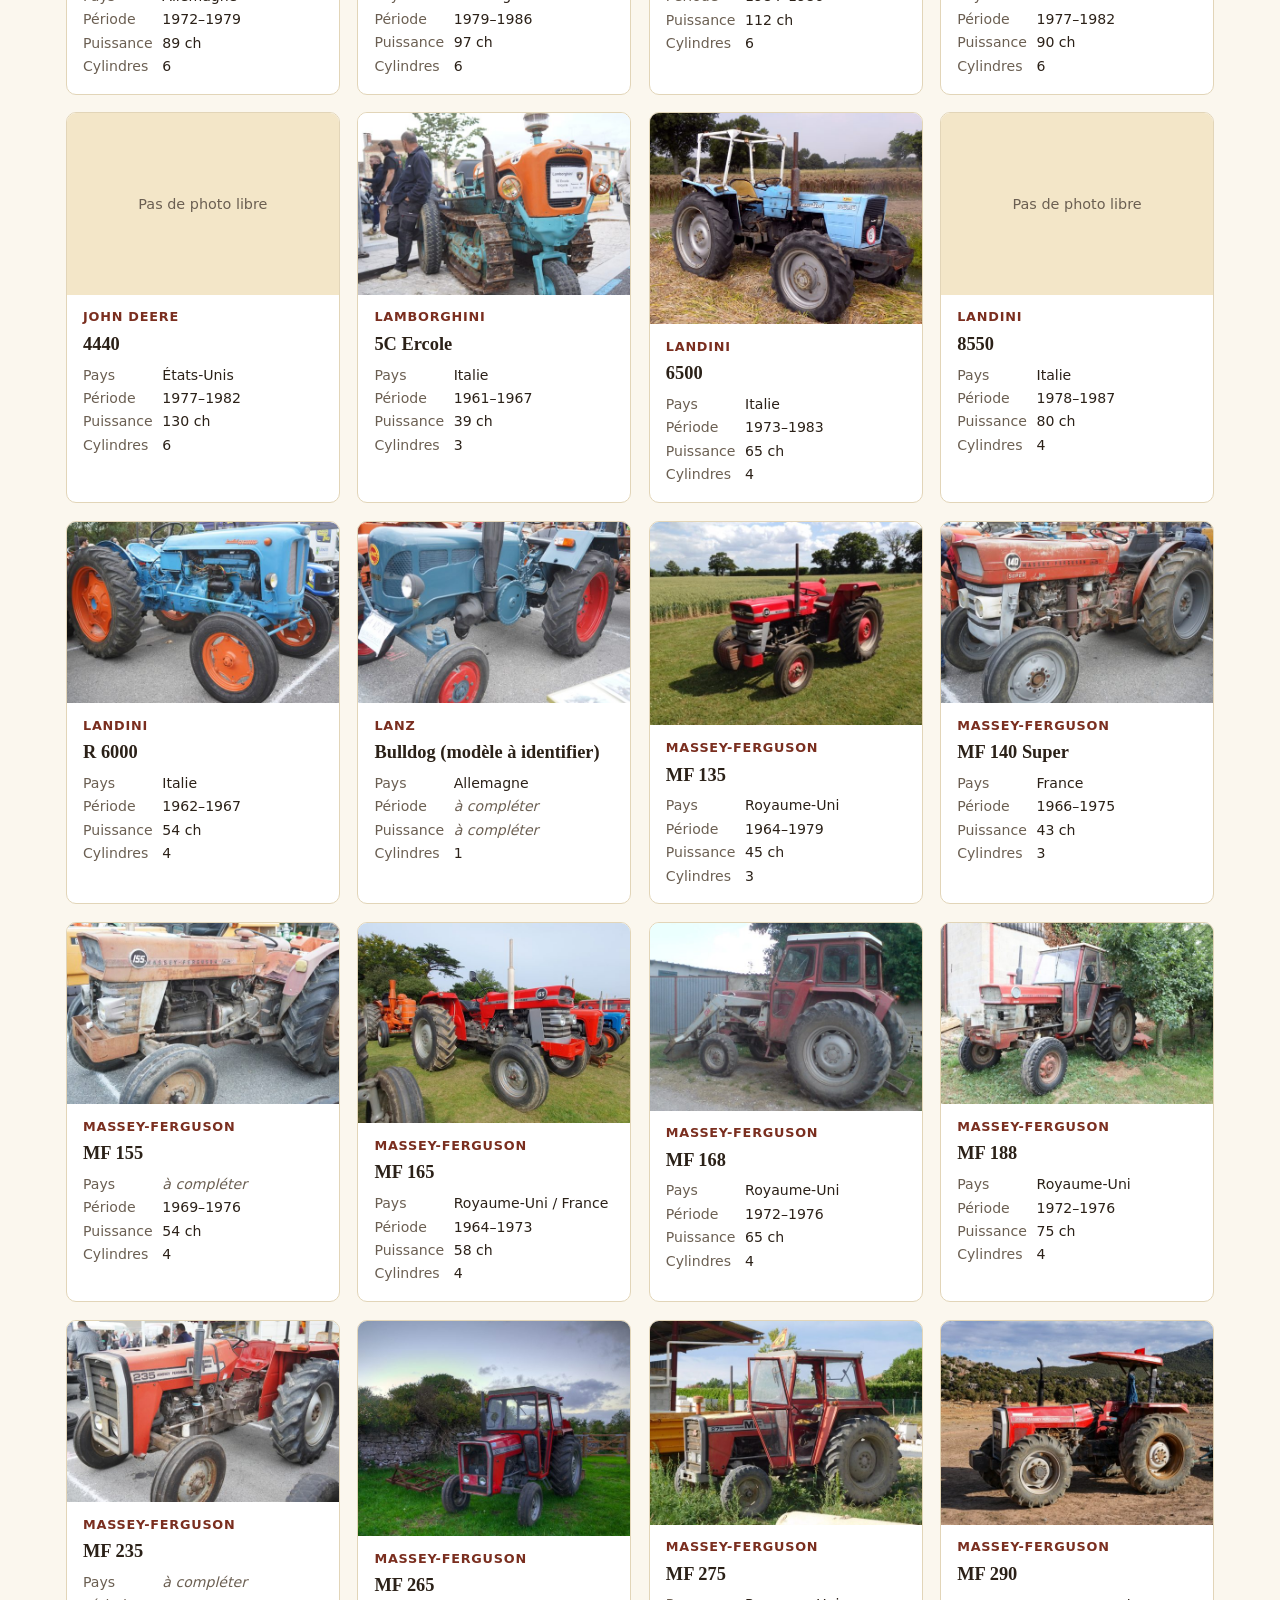
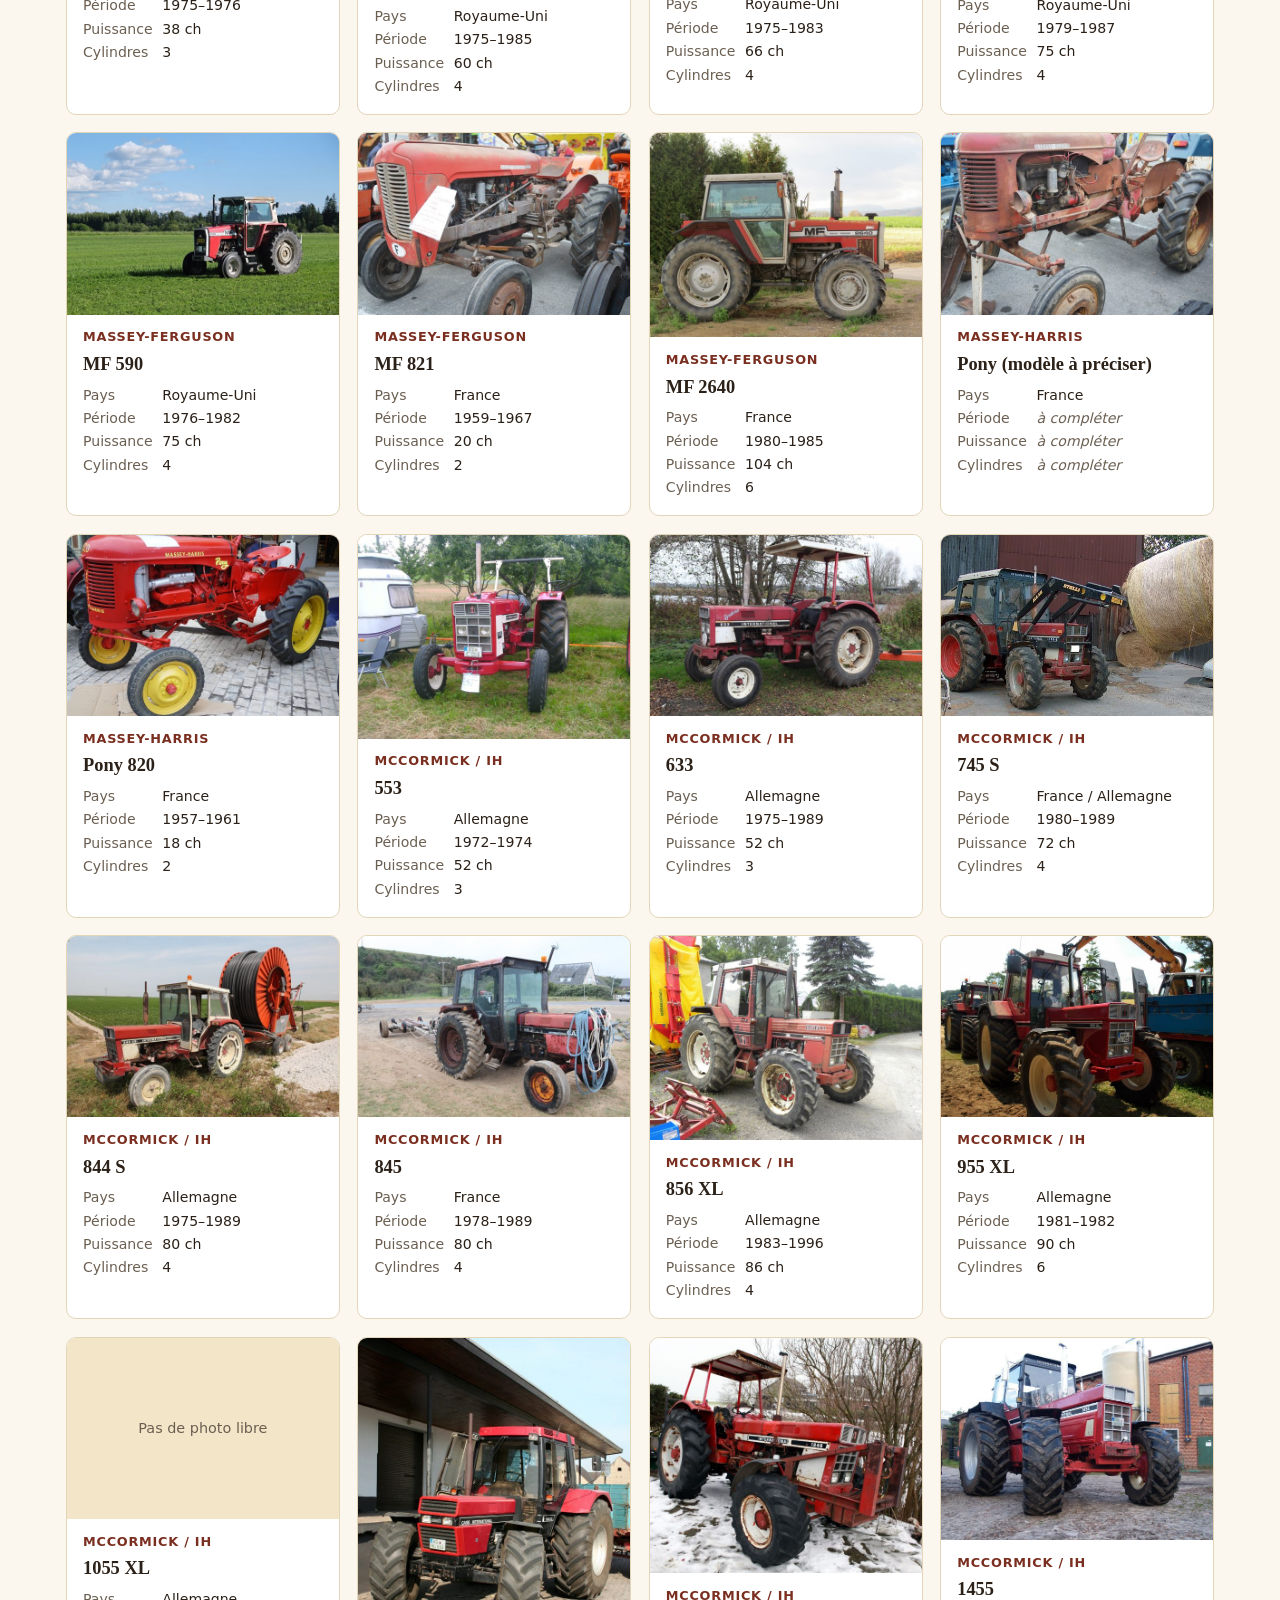
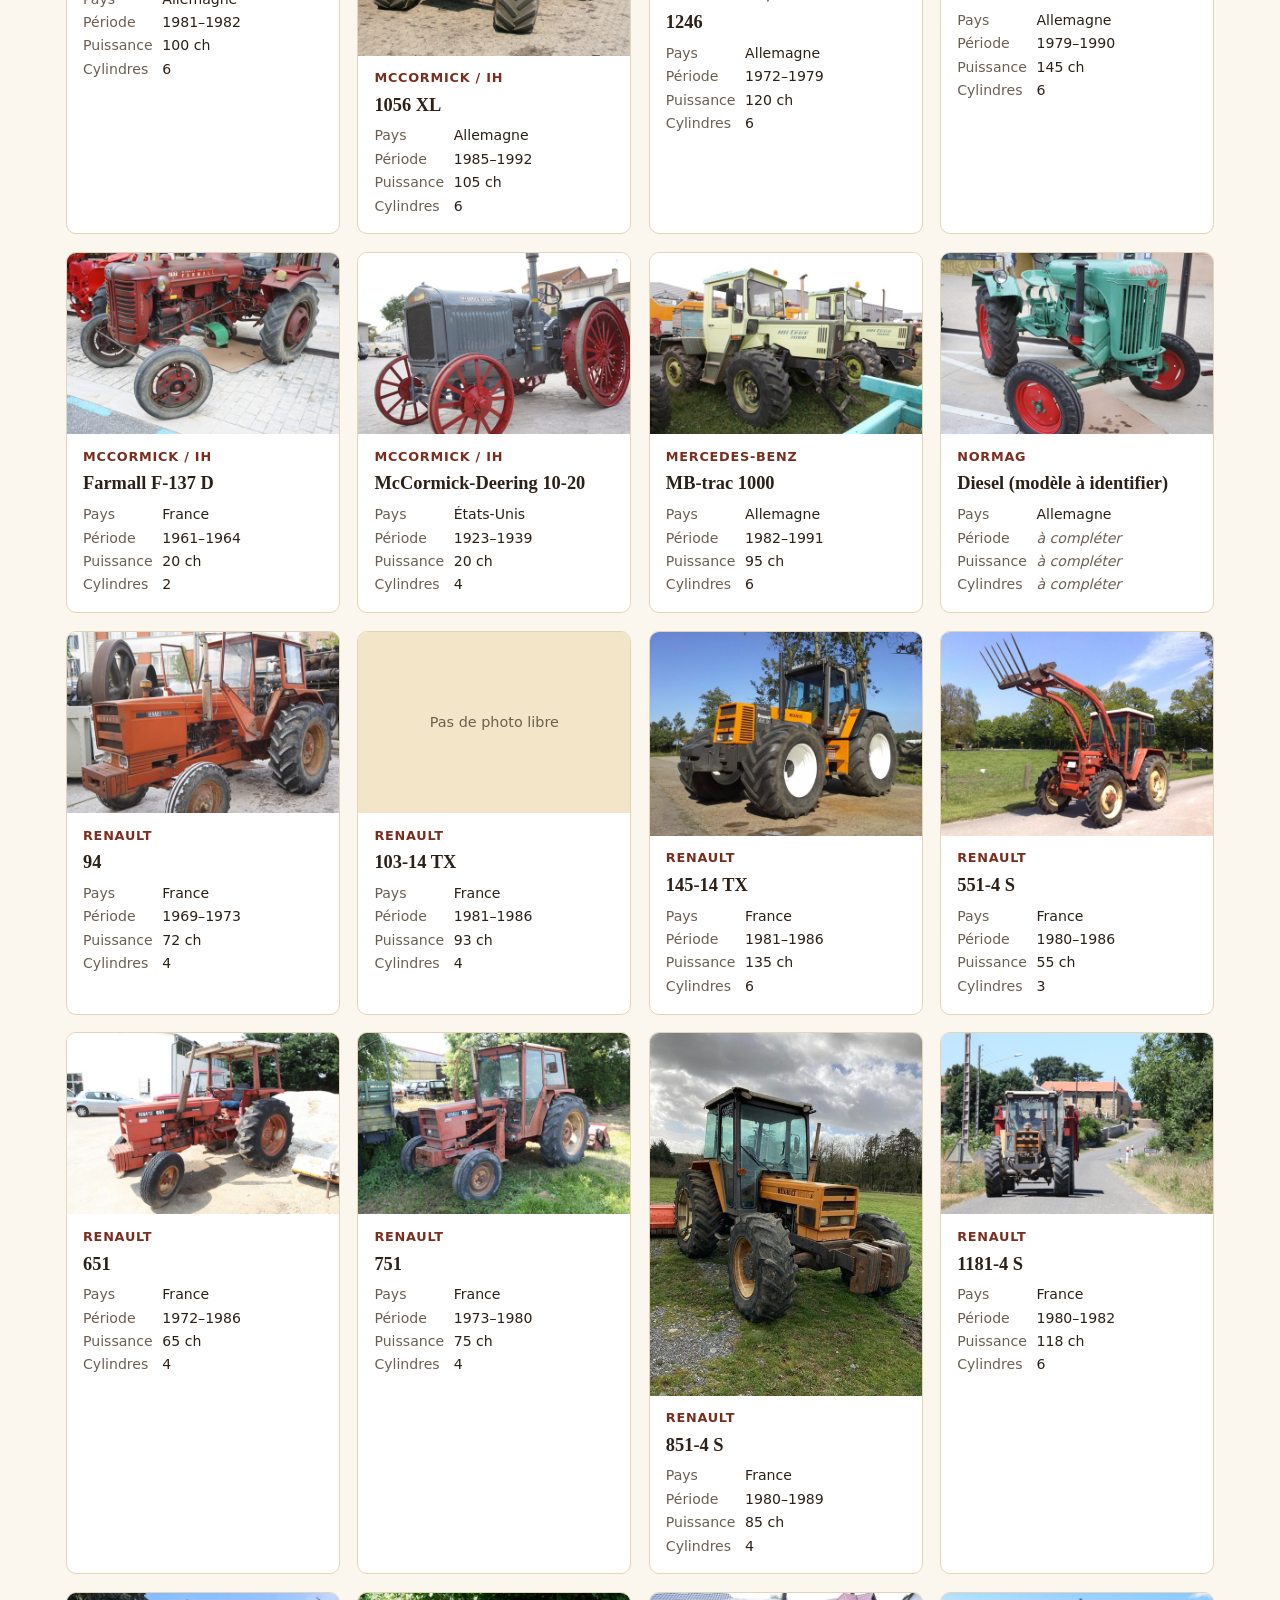
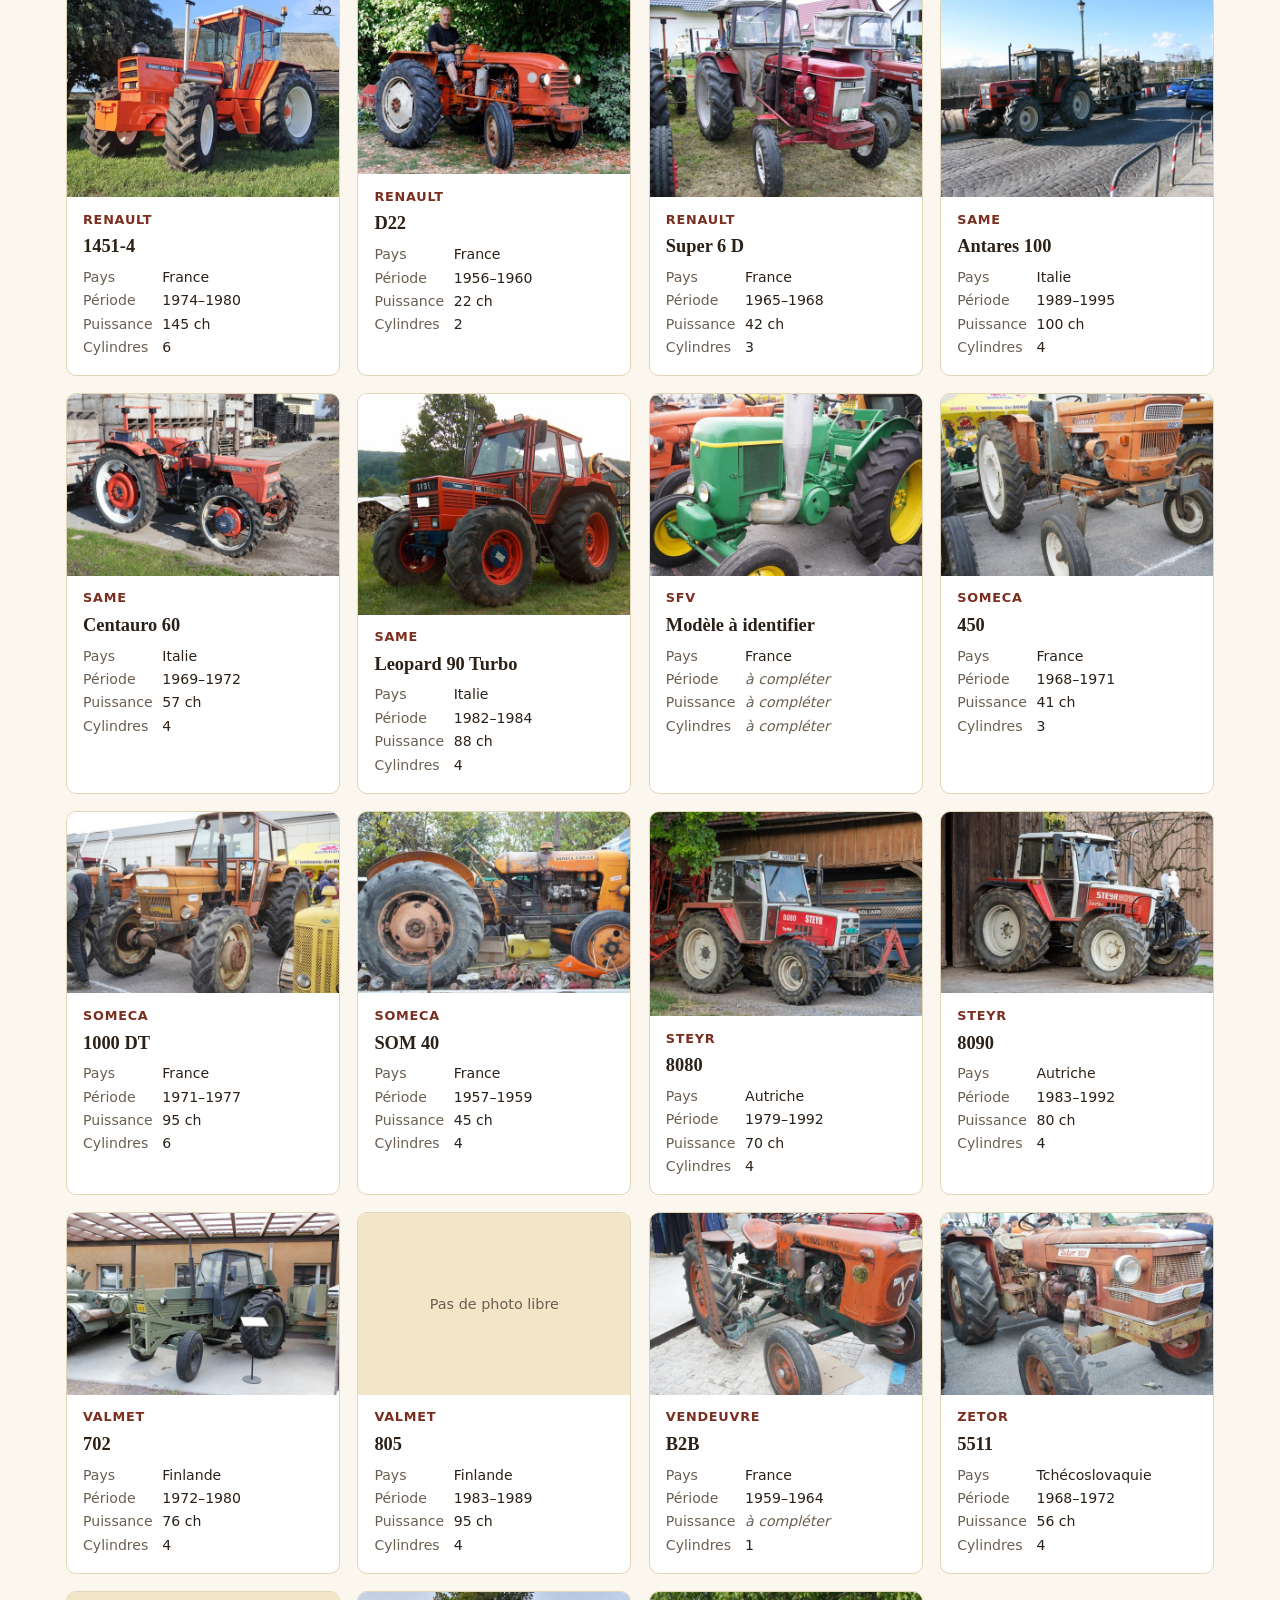
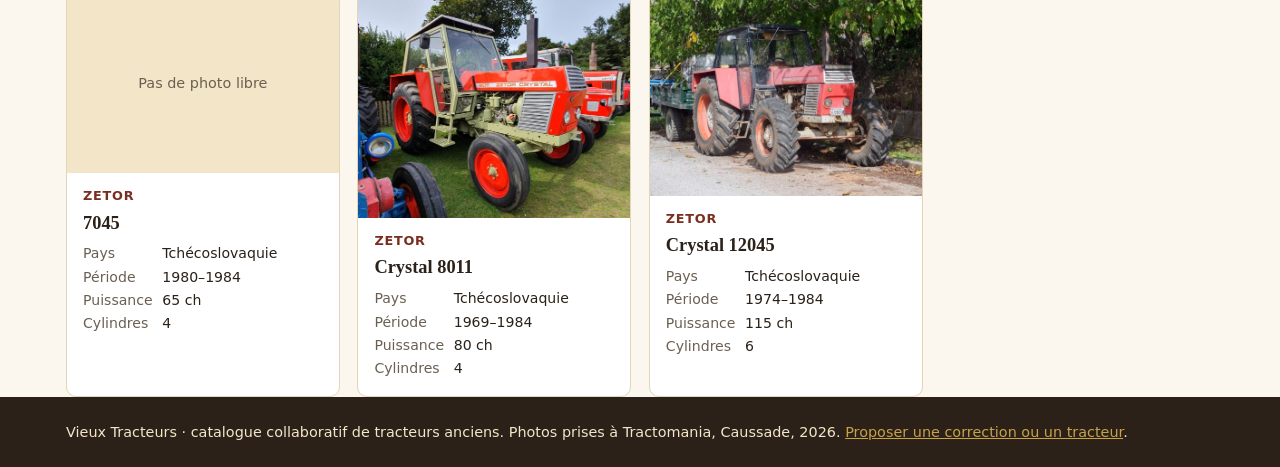
==== commit 0c472f9a: "Forcer le rechargement des données pour afficher les nouvelles photos Co-Authored-By: Claude Opus 5." ====
--- a/index.html
+++ b/index.html
@@ -27,7 +27,7 @@
 <footer id="pied"></footer>
 <script src="assets/js/config.js?v=9"></script>
 <script src="data/constructeurs.js?v=9"></script>
-<script src="data/tracteurs.js?v=9"></script>
+<script src="data/tracteurs.js?v=20261017b"></script>
 <script src="assets/js/commun.js?v=10"></script>
 <script src="assets/js/catalogue.js?v=9"></script>
 </body>
